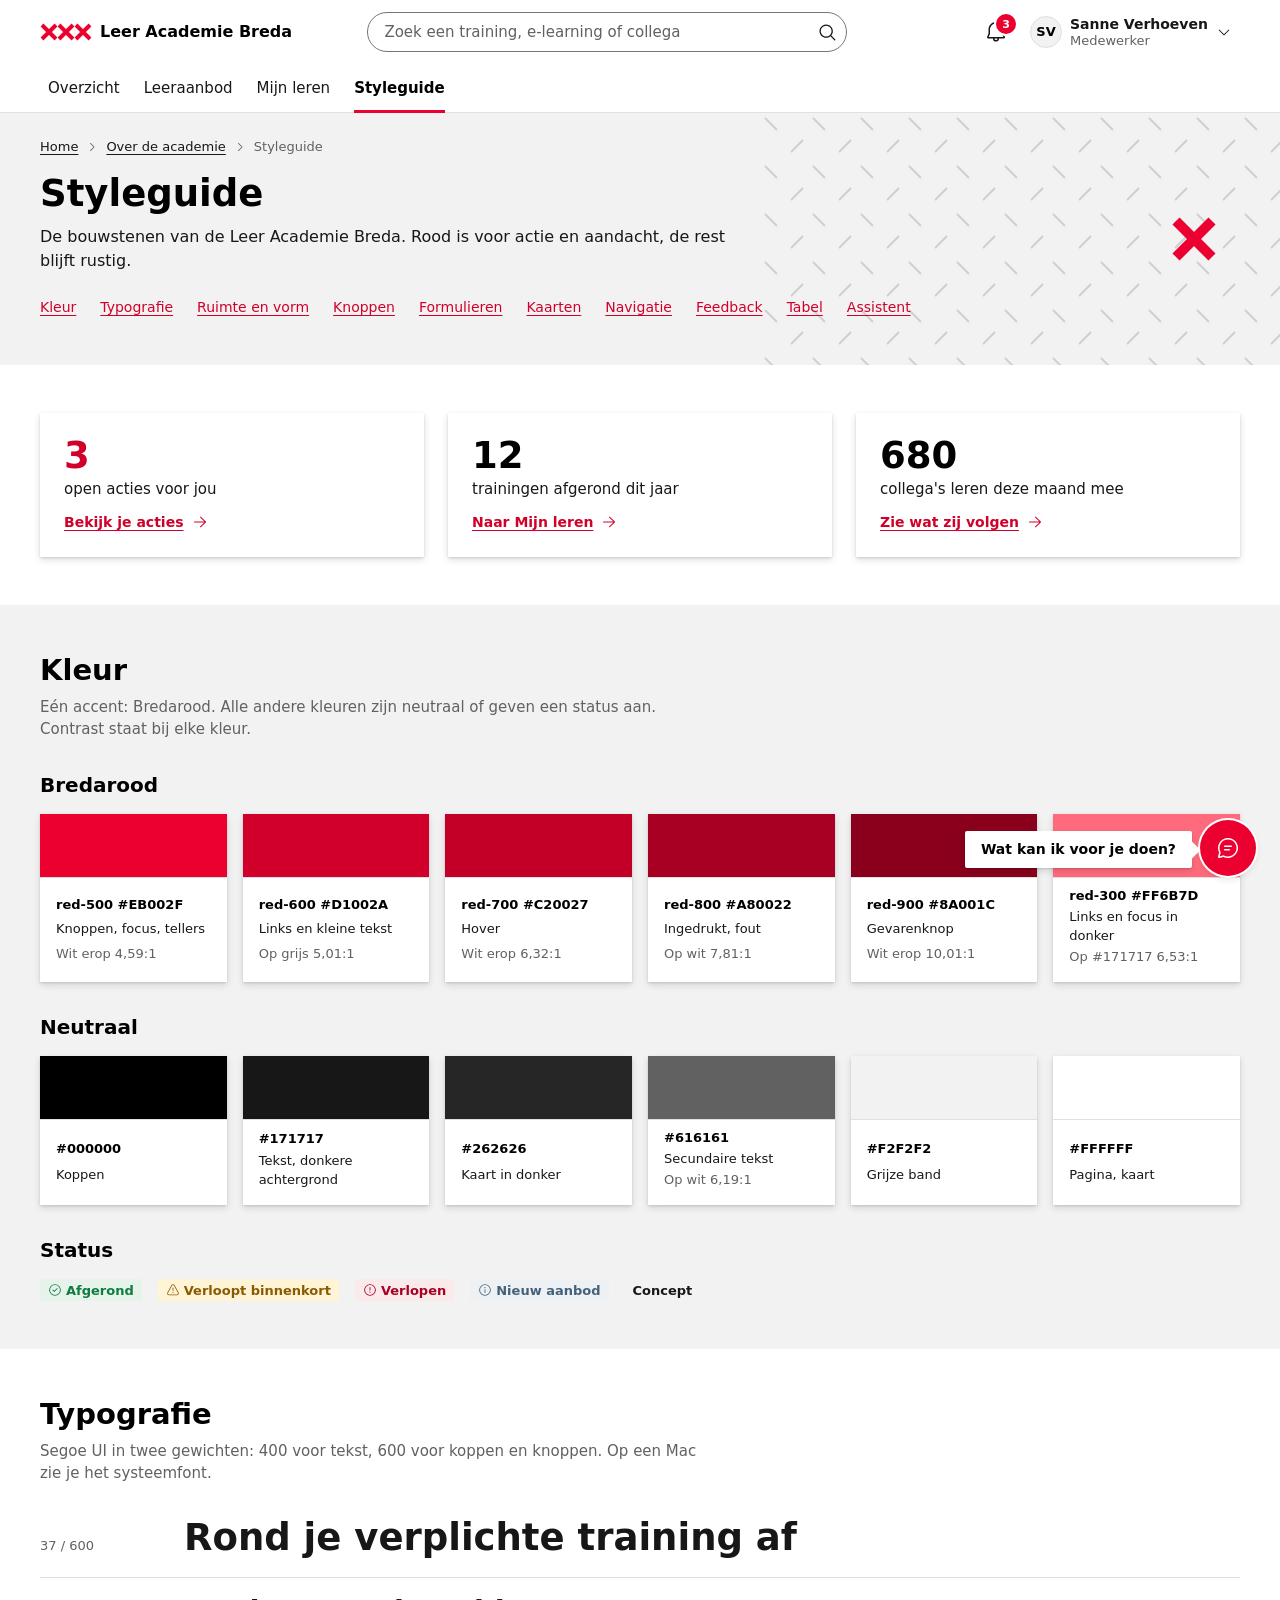
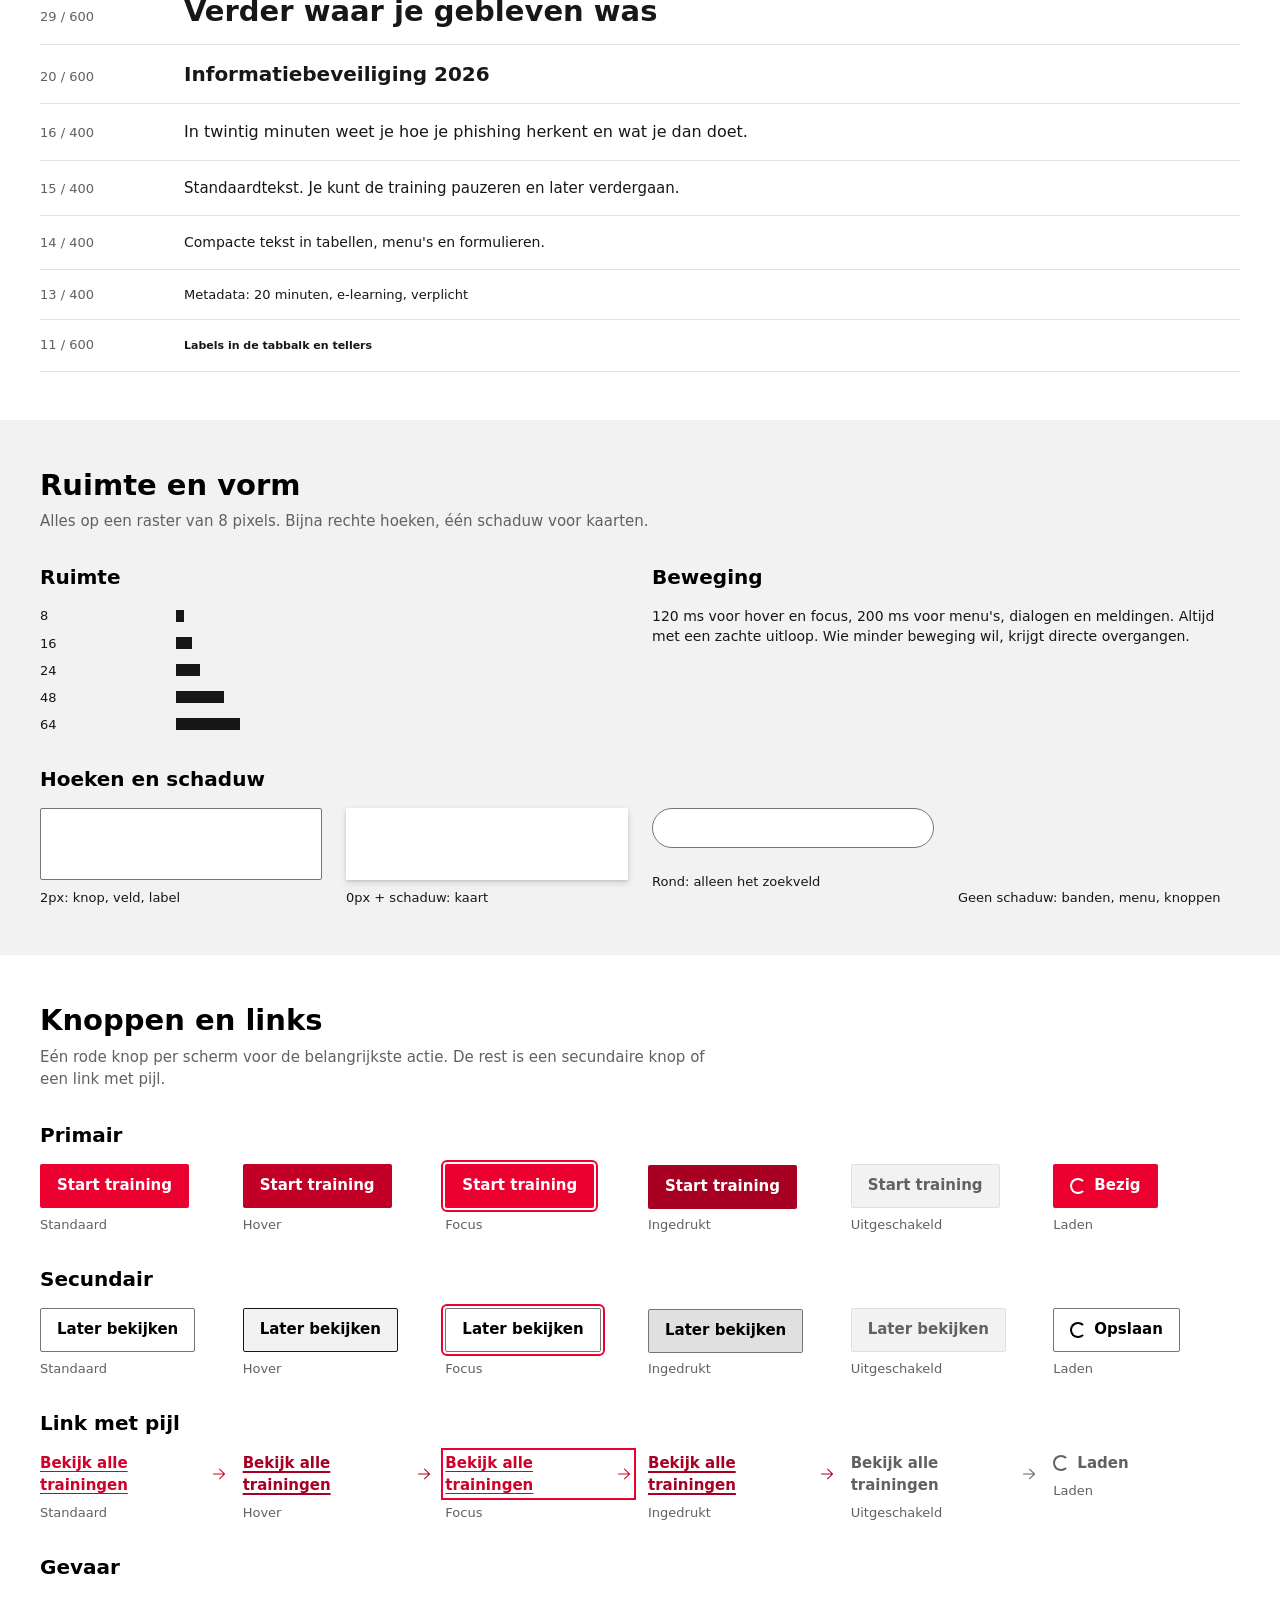
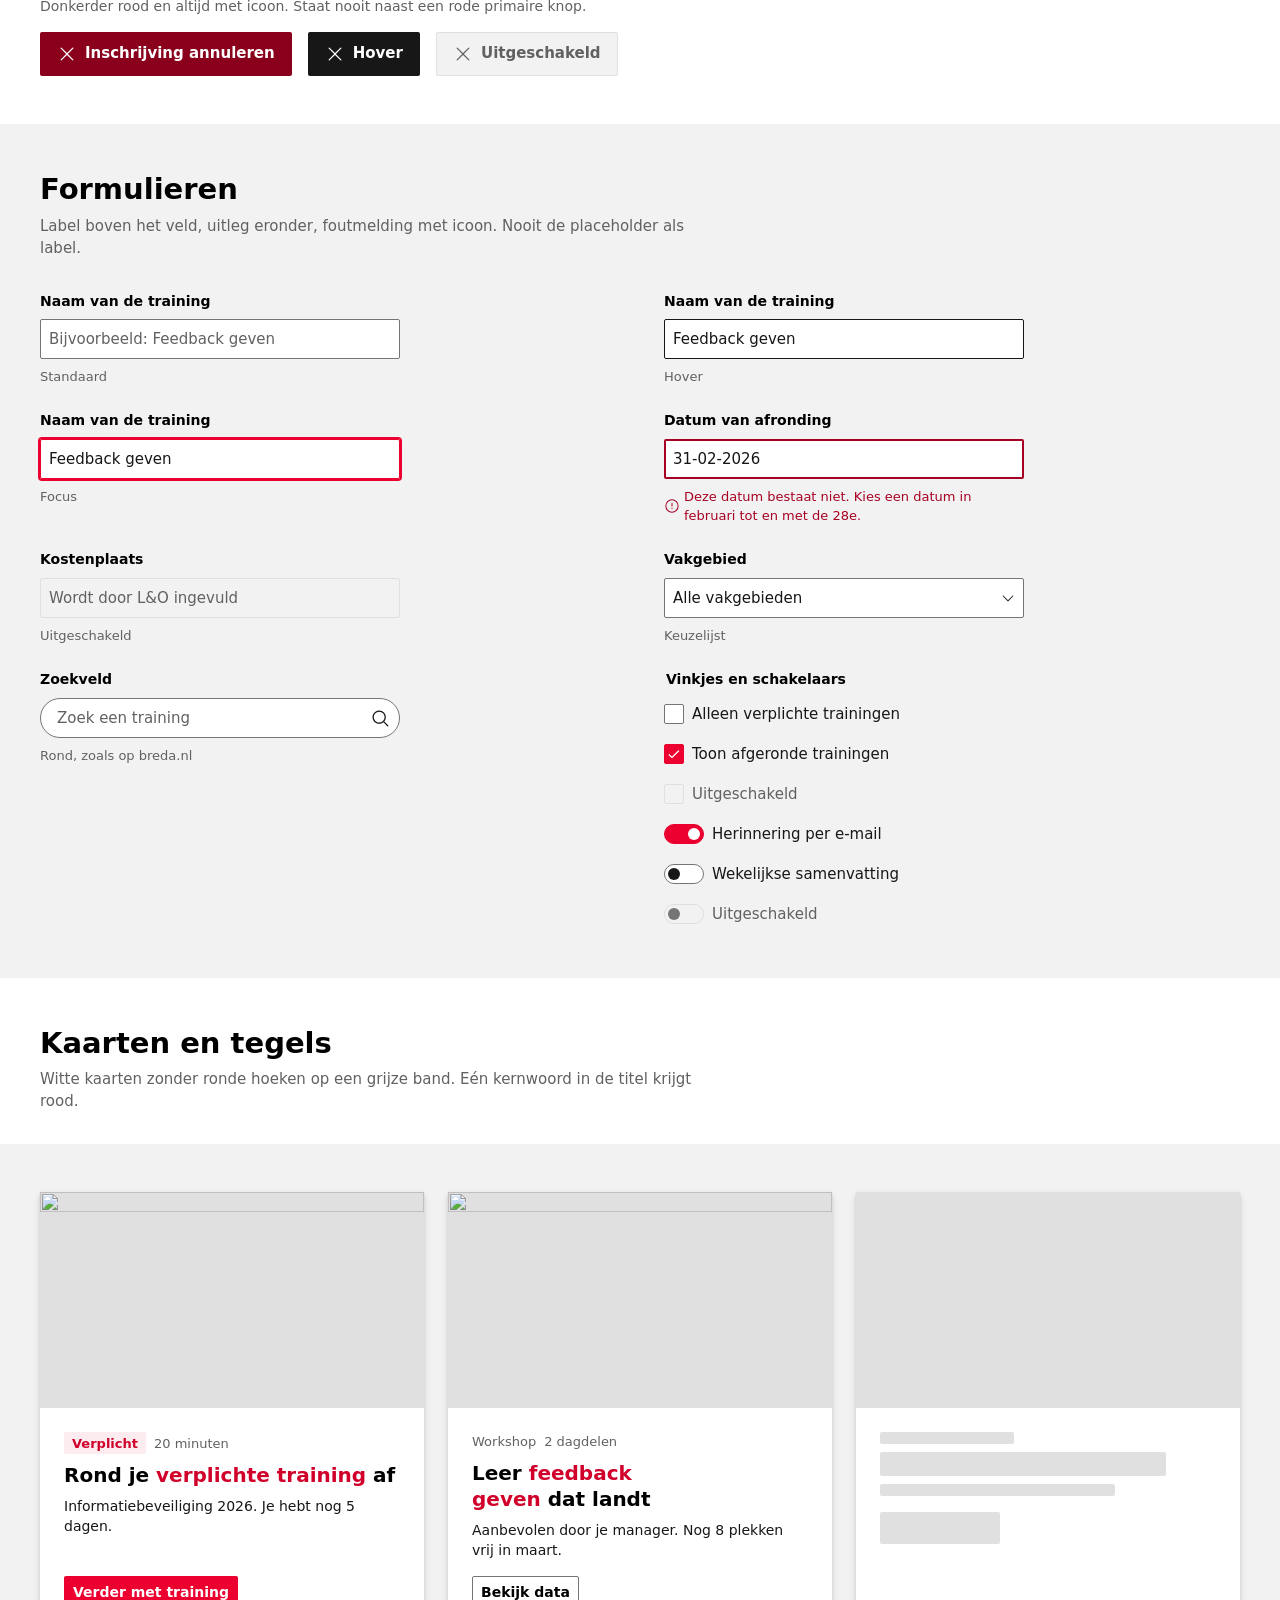
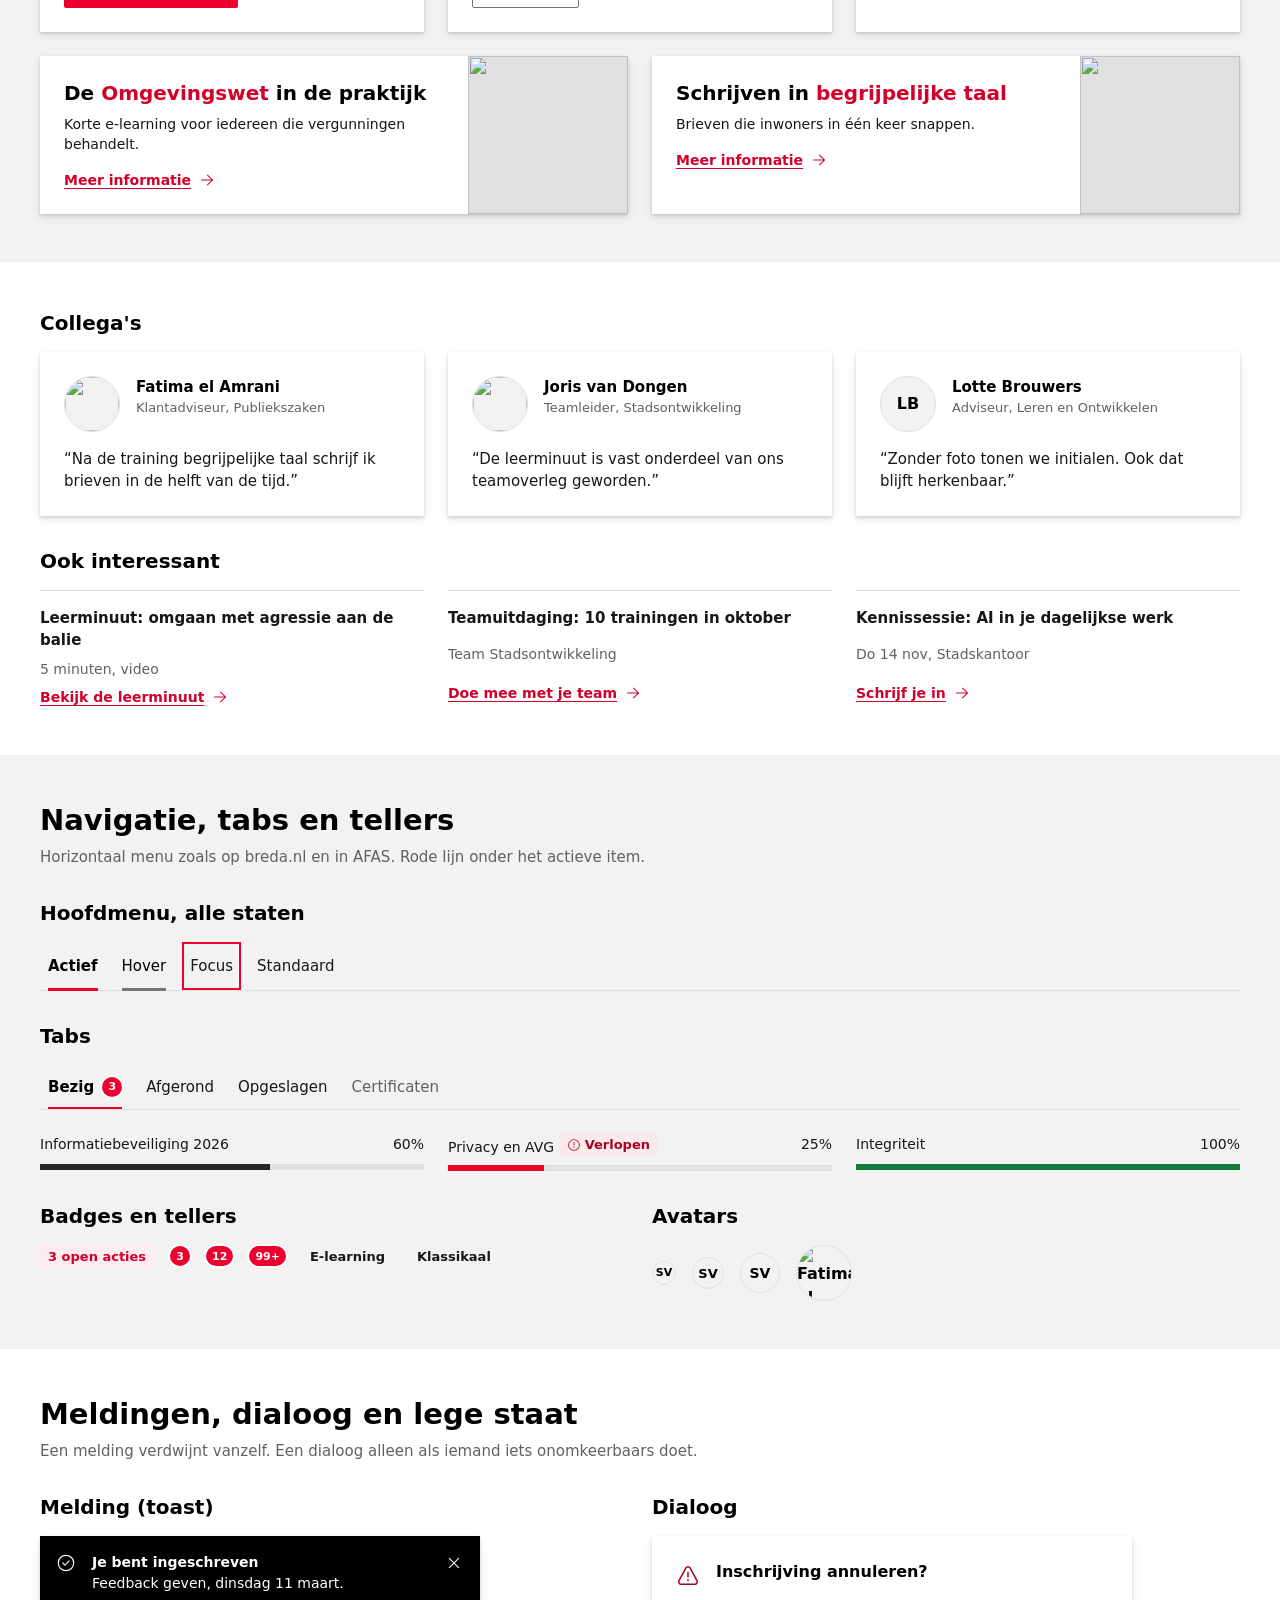
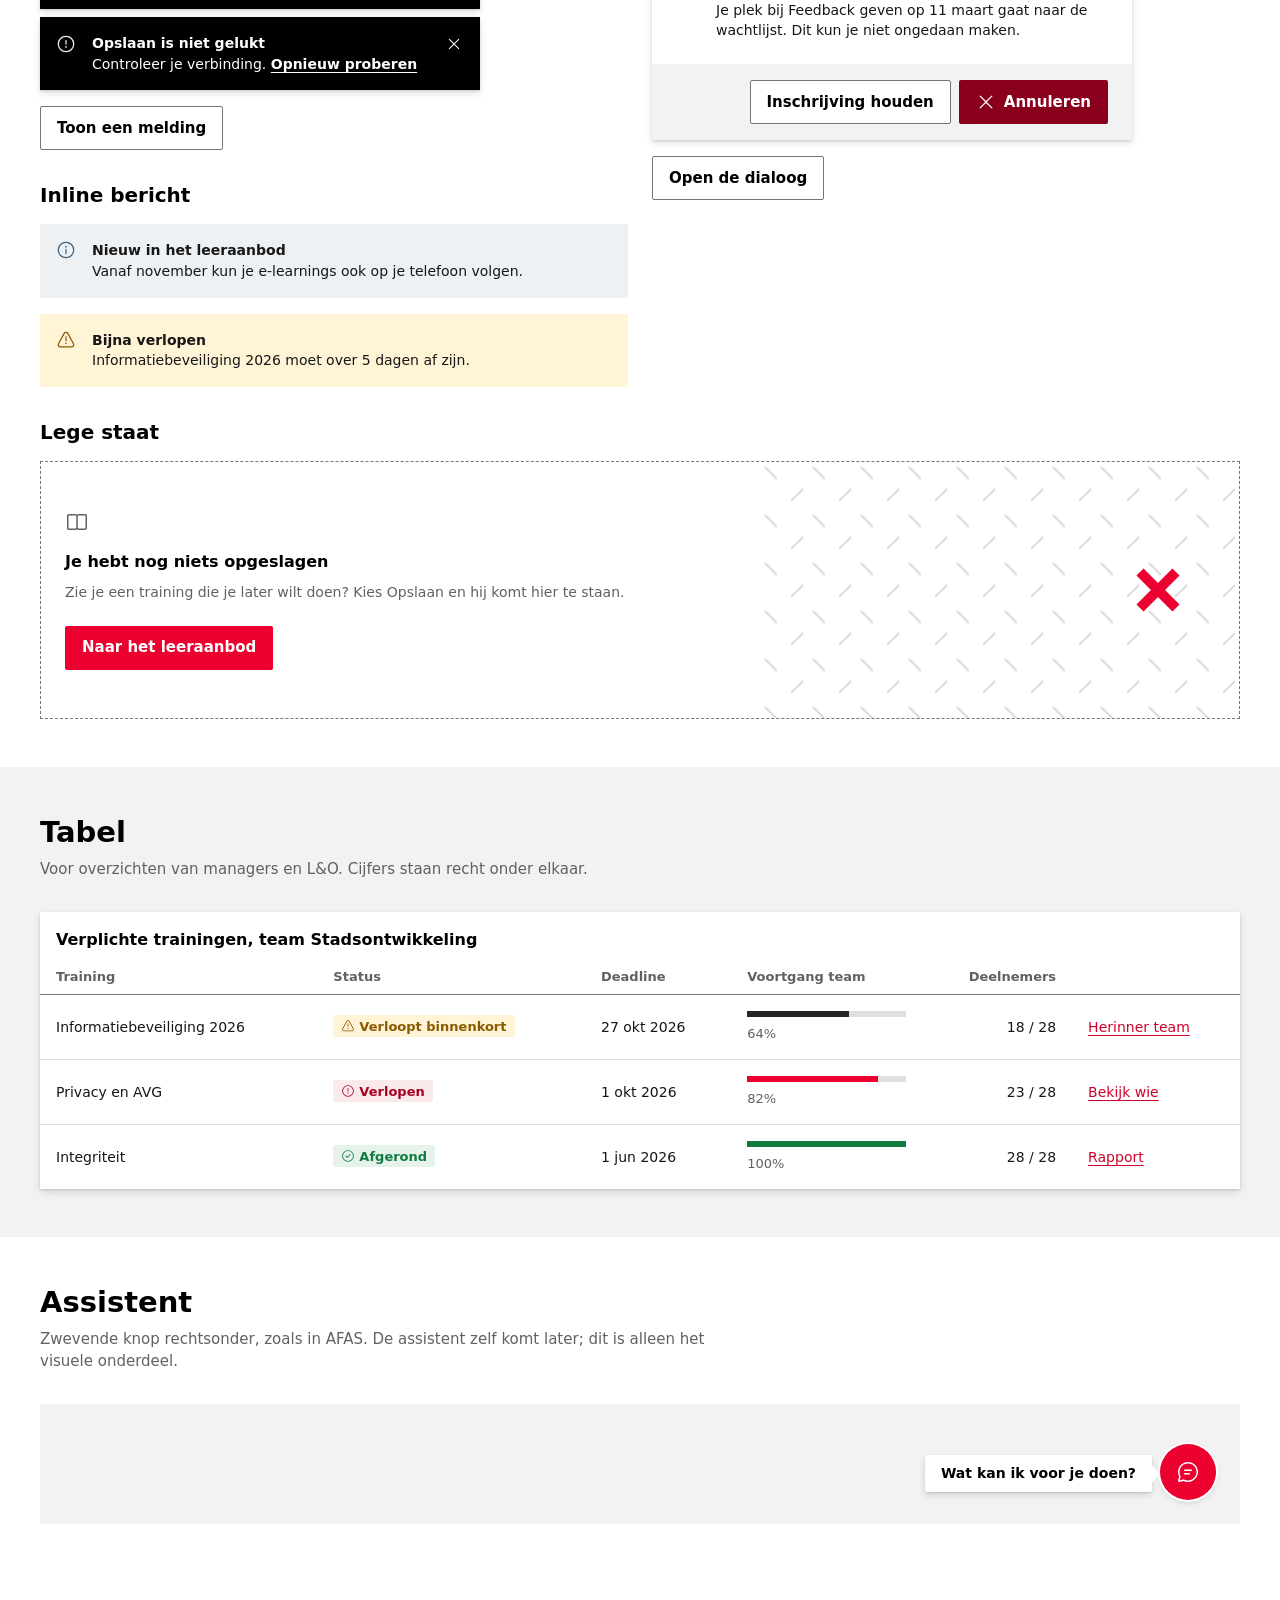
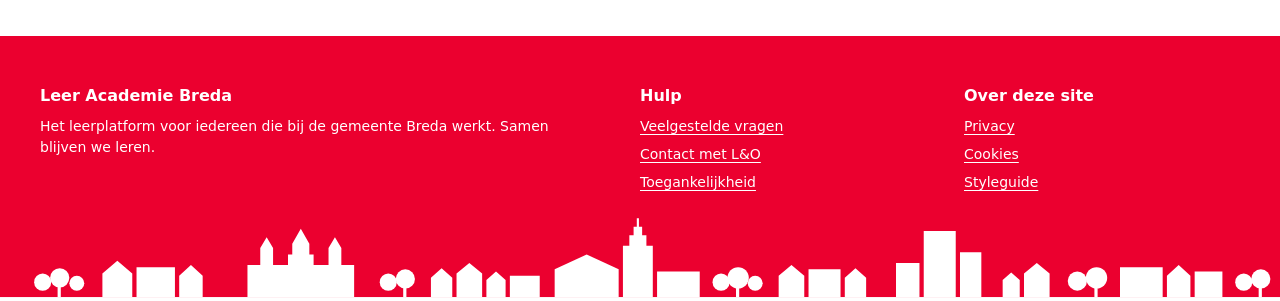
==== styleguide/index.html @ 62157f83 "Add visual foundation: tokens, app shell, components and styleguide - tokens.css: Breda red scale (#" ====
<!doctype html>
<html lang="nl">
<head>
<meta charset="utf-8">
<meta name="viewport" content="width=device-width, initial-scale=1, viewport-fit=cover">
<title>Styleguide | Leer Academie Breda</title>
<meta name="description" content="Tokens, app shell en kerncomponenten van de Leer Academie Breda.">
<meta name="color-scheme" content="light dark">
<link rel="stylesheet" href="../tokens.css">
<link rel="stylesheet" href="../components.css">
<style>
  /* Styleguide-only helpers. Tokens only, no raw colours. */
  .sg-section > .container > h2 { margin-bottom: var(--space-8); }
  .sg-intro { margin-bottom: var(--space-32); color: var(--color-text-muted); }
  .sg-sub { margin: var(--space-32) 0 var(--space-16); }
  .sg-intro + .sg-sub, .sg-pair > div > .sg-sub:first-child { margin-top: 0; }
  .sg-toc { margin-top: var(--space-24) !important; display: flex; flex-wrap: wrap; gap: var(--space-8) var(--space-24); margin: 0; padding: 0; list-style: none; font-size: var(--text-14); }
  .sg-row { display: flex; flex-wrap: wrap; align-items: center; gap: var(--space-16); }
  .sg-states { display: grid; grid-template-columns: repeat(6, minmax(0, 1fr)); gap: var(--space-16); }
  .sg-state { display: grid; gap: var(--space-8); justify-items: start; align-content: start; }
  .sg-state__label { font-size: var(--text-13); line-height: var(--leading-13); color: var(--color-text-muted); }
  .sg-swatches { display: grid; grid-template-columns: repeat(auto-fill, minmax(168px, 1fr)); gap: var(--space-16); }
  .swatch { display: grid; background: var(--color-surface); box-shadow: var(--shadow-card); font-size: var(--text-13); }
  .swatch__chip { height: 64px; border-bottom: 1px solid var(--color-border); }
  .swatch__meta { padding: var(--space-8) var(--space-16) var(--space-16); display: grid; gap: 2px; }
  .swatch__name { font-weight: var(--weight-semibold); color: var(--color-text-strong); }
  .sg-type { display: grid; gap: var(--space-16); }
  .sg-type__row { display: grid; grid-template-columns: 120px 1fr; gap: var(--space-24); align-items: baseline; padding-bottom: var(--space-16); border-bottom: 1px solid var(--color-border); }
  .sg-spacing { display: grid; gap: var(--space-8); }
  .sg-spacing__row { display: grid; grid-template-columns: 120px 1fr; align-items: center; gap: var(--space-16); font-size: var(--text-13); }
  .sg-spacing__bar { height: 12px; background: var(--color-text); }
  .sg-shapes { display: grid; grid-template-columns: repeat(4, minmax(0, 1fr)); gap: var(--space-24); }
  .sg-shape { display: grid; gap: var(--space-8); font-size: var(--text-13); }
  .sg-shape__box { height: 72px; border: 1px solid var(--color-border-strong); background: var(--color-surface); }
  .sg-form { align-items: start; display: grid; grid-template-columns: repeat(2, minmax(0, 1fr)); gap: var(--space-24) var(--space-48); }
  .sg-pair { display: grid; grid-template-columns: repeat(2, minmax(0, 1fr)); gap: var(--space-24); align-items: start; }
  .sg-toasts { display: grid; gap: var(--space-8); max-width: 440px; }
  .sg-bubble-demo { position: relative; display: flex; justify-content: flex-end; align-items: flex-end; gap: var(--space-8); padding: var(--space-24); background: var(--color-band); min-height: 120px; }
  .sg-bubble-demo .assistant__prompt { margin-bottom: var(--space-8); }
  .sg-nav-demo { border-bottom: 1px solid var(--color-border); }
  .sg-hov { color: var(--color-text-strong); }
  .sg-hov::after { background: var(--color-border-strong); }
  .sg-foc { outline: 2px solid var(--color-focus); outline-offset: -2px; }
  @media (max-width: 1023px) { .sg-states { grid-template-columns: repeat(3, minmax(0, 1fr)); } .sg-shapes { grid-template-columns: repeat(2, minmax(0, 1fr)); } }
  @media (max-width: 767px) {
    .sg-states { grid-template-columns: repeat(2, minmax(0, 1fr)); }
    .sg-form, .sg-pair { grid-template-columns: minmax(0, 1fr); }
    .sg-type__row, .sg-spacing__row { grid-template-columns: 72px 1fr; gap: var(--space-8); }
    .sg-type__sample { overflow-wrap: anywhere; }
  }
</style>
</head>
<body>
<svg xmlns="http://www.w3.org/2000/svg" style="display:none">
<symbol id="i-add" viewBox="0 0 24 24"><path d="M12 3.25c.41 0 .75.34.75.75v7.25H20a.75.75 0 0 1 0 1.5h-7.25V20a.75.75 0 0 1-1.5 0v-7.25H4a.75.75 0 0 1 0-1.5h7.25V4c0-.41.34-.75.75-.75"/></symbol>
<symbol id="i-alert" viewBox="0 0 24 24"><path d="M12 2a7.5 7.5 0 0 1 7.5 7.25v4.35l1.38 3.15a1.25 1.25 0 0 1-1.15 1.75H15a3 3 0 0 1-6 .18v-.18H4.27a1.25 1.25 0 0 1-1.14-1.75L4.5 13.6V9.5C4.5 5.35 7.85 2 12 2m1.5 16.5h-3a1.5 1.5 0 0 0 3 .15zM12 3.5c-3.32 0-6 2.67-6 6v4.4L4.66 17h14.7L18 13.9V9.29a6 6 0 0 0-6-5.78"/></symbol>
<symbol id="i-arrow-right" viewBox="0 0 24 24"><path d="M13.27 4.2a.75.75 0 0 0-1.04 1.1l6.25 5.95H3.75a.75.75 0 0 0 0 1.5h14.73l-6.25 5.95a.75.75 0 0 0 1.04 1.1l7.42-7.08a1 1 0 0 0 0-1.44z"/></symbol>
<symbol id="i-book-open" viewBox="0 0 24 24"><path d="M12 19.14c-.5.53-1.21.86-2 .86H3.75C2.78 20 2 19.22 2 18.25V5.75C2 4.78 2.78 4 3.75 4H10c.79 0 1.5.33 2 .86.5-.53 1.21-.86 2-.86h6.25c.97 0 1.75.78 1.75 1.75v12.5c0 .97-.78 1.75-1.75 1.75H14c-.79 0-1.5-.33-2-.86M3.5 5.75v12.5c0 .14.11.25.25.25H10c.69 0 1.25-.56 1.25-1.25V6.75c0-.69-.56-1.25-1.25-1.25H3.75a.25.25 0 0 0-.25.25m9.25 11.5c0 .69.56 1.25 1.25 1.25h6.25q.23-.02.25-.25V5.75a.25.25 0 0 0-.25-.25H14c-.69 0-1.25.56-1.25 1.25z"/></symbol>
<symbol id="i-building" viewBox="0 0 24 24"><path d="M6.25 3.5a.75.75 0 0 0-.75.75V20.5h2v-2.75c0-.69.56-1.25 1.25-1.25h6.5c.69 0 1.25.56 1.25 1.25v2.75h2v-8.75a.75.75 0 0 0-.75-.75h-2a.75.75 0 0 1-.75-.75v-6a.75.75 0 0 0-.75-.75zM9 18v2.5h2.25V18zm3.75 0v2.5H15V18zm6.5 4H4.75a.75.75 0 0 1-.75-.75v-17C4 3.01 5 2 6.25 2h8c1.24 0 2.25 1 2.25 2.25V9.5h1.25c1.24 0 2.25 1 2.25 2.25v9.5c0 .41-.34.75-.75.75M7.5 6.5a1 1 0 1 1 2 0 1 1 0 0 1-2 0m1 6a1 1 0 1 0 0 2 1 1 0 0 0 0-2m0-3.5a1 1 0 1 0 0 2 1 1 0 0 0 0-2M12 5.5a1 1 0 1 0 0 2 1 1 0 0 0 0-2m0 7a1 1 0 1 0 0 2 1 1 0 0 0 0-2m3.5 0a1 1 0 1 0 0 2 1 1 0 0 0 0-2M12 9a1 1 0 1 0 0 2 1 1 0 0 0 0-2"/></symbol>
<symbol id="i-calendar" viewBox="0 0 24 24"><path d="M17.75 3C19.55 3 21 4.46 21 6.25v11.5c0 1.8-1.46 3.25-3.25 3.25H6.25A3.25 3.25 0 0 1 3 17.75V6.25C3 4.45 4.46 3 6.25 3zm1.75 5.5h-15v9.25c0 .97.78 1.75 1.75 1.75h11.5c.97 0 1.75-.78 1.75-1.75zm-11.75 6a1.25 1.25 0 1 1 0 2.5 1.25 1.25 0 0 1 0-2.5m4.25 0a1.25 1.25 0 1 1 0 2.5 1.25 1.25 0 0 1 0-2.5m-4.25-4a1.25 1.25 0 1 1 0 2.5 1.25 1.25 0 0 1 0-2.5m4.25 0a1.25 1.25 0 1 1 0 2.5 1.25 1.25 0 0 1 0-2.5m4.25 0a1.25 1.25 0 1 1 0 2.5 1.25 1.25 0 0 1 0-2.5m1.5-6H6.25c-.97 0-1.75.78-1.75 1.75V7h15v-.75c0-.97-.78-1.75-1.75-1.75"/></symbol>
<symbol id="i-chat" viewBox="0 0 24 24"><path d="M12 2a10 10 0 1 1-4.59 18.89L3.6 21.96a1.25 1.25 0 0 1-1.54-1.54l1.06-3.83A10 10 0 0 1 12 2m0 1.5a8.5 8.5 0 0 0-7.43 12.64l.15.27-1.1 3.98 3.98-1.11.27.15A8.5 8.5 0 1 0 12 3.5M8.75 13h4.5a.75.75 0 0 1 .1 1.5h-4.6a.75.75 0 0 1-.1-1.5zh4.5zm0-3.5h6.5a.75.75 0 0 1 .1 1.5h-6.6a.75.75 0 0 1-.1-1.5zh6.5z"/></symbol>
<symbol id="i-checkmark" viewBox="0 0 24 24"><path d="M4.53 12.97a.75.75 0 0 0-1.06 1.06l4.5 4.5c.3.3.77.3 1.06 0l11-11a.75.75 0 0 0-1.06-1.06L8.5 16.94z"/></symbol>
<symbol id="i-checkmark-circle" viewBox="0 0 24 24"><path d="M12 2a10 10 0 1 1 0 20 10 10 0 0 1 0-20m0 1.5a8.5 8.5 0 1 0 0 17 8.5 8.5 0 0 0 0-17m-1.25 9.94 4.47-4.47a.75.75 0 0 1 1.13.98l-.07.08-5 5a.75.75 0 0 1-.98.07l-.08-.07-2.5-2.5a.75.75 0 0 1 .98-1.13l.08.07zl4.47-4.47z"/></symbol>
<symbol id="i-chevron-down" viewBox="0 0 24 24"><path d="M4.22 8.47c.3-.3.77-.3 1.06 0L12 15.19l6.72-6.72a.75.75 0 1 1 1.06 1.06l-7.25 7.25c-.3.3-.77.3-1.06 0L4.22 9.53a.75.75 0 0 1 0-1.06"/></symbol>
<symbol id="i-chevron-left" viewBox="0 0 24 24"><path d="M15.53 4.22c.3.3.3.77 0 1.06L8.81 12l6.72 6.72a.75.75 0 1 1-1.06 1.06l-7.25-7.25a.75.75 0 0 1 0-1.06l7.25-7.25c.3-.3.77-.3 1.06 0"/></symbol>
<symbol id="i-chevron-right" viewBox="0 0 24 24"><path d="M8.47 4.22c-.3.3-.3.77 0 1.06L15.19 12l-6.72 6.72a.75.75 0 1 0 1.06 1.06l7.25-7.25c.3-.3.3-.77 0-1.06L9.53 4.22a.75.75 0 0 0-1.06 0"/></symbol>
<symbol id="i-clock" viewBox="0 0 24 24"><path d="M3.5 12a8.5 8.5 0 1 1 17 0 8.5 8.5 0 0 1-17 0M12 2a10 10 0 1 0 0 20 10 10 0 0 0 0-20m0 4.65a.75.75 0 0 0-1.5.1v6.1c.06.37.37.65.75.65h4.1a.75.75 0 0 0-.1-1.5H12V6.65"/></symbol>
<symbol id="i-dismiss" viewBox="0 0 24 24"><path d="m4.4 4.55.07-.08a.75.75 0 0 1 .98-.07l.08.07L12 10.94l6.47-6.47a.75.75 0 1 1 1.06 1.06L13.06 12l6.47 6.47c.27.27.3.68.07.98l-.07.08a.75.75 0 0 1-.98.07l-.08-.07L12 13.06l-6.47 6.47a.75.75 0 0 1-1.06-1.06L10.94 12 4.47 5.53a.75.75 0 0 1-.07-.98l.07-.08z"/></symbol>
<symbol id="i-error-circle" viewBox="0 0 24 24"><path d="M12 2a10 10 0 1 1 0 20 10 10 0 0 1 0-20m0 1.5a8.5 8.5 0 1 0 0 17 8.5 8.5 0 0 0 0-17m0 11a1 1 0 1 1 0 2 1 1 0 0 1 0-2M12 7c.37 0 .69.28.74.65v4.6a.75.75 0 0 1-1.48.1l-.01-.1v-4.5c0-.41.33-.75.74-.75"/></symbol>
<symbol id="i-filter" viewBox="0 0 24 24"><path d="M13.5 16a.75.75 0 0 1 0 1.5h-3a.75.75 0 0 1 0-1.5zm3-5a.75.75 0 0 1 0 1.5h-9a.75.75 0 0 1 0-1.5zm3-5a.75.75 0 0 1 0 1.5h-15a.75.75 0 0 1 0-1.5z"/></symbol>
<symbol id="i-hat-graduation" viewBox="0 0 24 24"><path d="M9.9 3.7a3.9 3.9 0 0 1 4.2 0l8.05 5.17a.75.75 0 0 1 .01 1.26L19 12.19v5.56q0 .25-.15.45l-.01.02-.11.13q-.11.14-.32.33c-.28.27-.7.62-1.25.96A9.7 9.7 0 0 1 12 21a9.7 9.7 0 0 1-5.16-1.36 7 7 0 0 1-1.69-1.44 1 1 0 0 1-.15-.45V12.2l-2-1.3v5.36a.75.75 0 1 1-1.5 0V9.5q.02-.42.36-.64zm4.22 11.68a3.9 3.9 0 0 1-4.24 0l-3.38-2.2v4.29l.13.13q.31.32 1 .76A8 8 0 0 0 12 19.5a8 8 0 0 0 4.37-1.14 6 6 0 0 0 1.13-.89v-4.3zm-.84-10.42c-.78-.5-1.78-.5-2.56 0L3.63 9.51l7.07 4.62c.79.51 1.81.51 2.6 0l7.07-4.62z"/></symbol>
<symbol id="i-home" viewBox="0 0 24 24"><path d="M10.55 2.53c.84-.7 2.06-.7 2.9 0l6.75 5.7c.5.42.8 1.05.8 1.71v9.31c0 .97-.78 1.75-1.75 1.75h-3.5c-.97 0-1.75-.78-1.75-1.75v-5a.25.25 0 0 0-.25-.25h-3.5a.25.25 0 0 0-.25.25v5c0 .97-.78 1.75-1.75 1.75h-3.5C3.78 21 3 20.22 3 19.25v-9.3c0-.67.3-1.3.8-1.73zm1.93 1.15a.75.75 0 0 0-.96 0l-6.75 5.7a.8.8 0 0 0-.27.56v9.31c0 .14.11.25.25.25h3.5q.23-.01.25-.25v-5c0-.97.78-1.75 1.75-1.75h3.5c.97 0 1.75.78 1.75 1.75v5q.02.23.25.25h3.5q.23-.01.25-.25v-9.3q0-.36-.27-.58z"/></symbol>
<symbol id="i-info" viewBox="0 0 24 24"><path d="M12 2a10 10 0 1 1 0 20 10 10 0 0 1 0-20m0 1.5a8.5 8.5 0 1 0 0 17 8.5 8.5 0 0 0 0-17m0 7c.41 0 .75.34.75.75v5a.75.75 0 0 1-1.5 0v-5c0-.41.34-.75.75-.75M12 9a1 1 0 1 0 0-2 1 1 0 0 0 0 2"/></symbol>
<symbol id="i-more-horizontal" viewBox="0 0 24 24"><path d="M7.75 12a1.75 1.75 0 1 1-3.5 0 1.75 1.75 0 0 1 3.5 0m6 0a1.75 1.75 0 1 1-3.5 0 1.75 1.75 0 0 1 3.5 0M18 13.75a1.75 1.75 0 1 0 0-3.5 1.75 1.75 0 0 0 0 3.5"/></symbol>
<symbol id="i-navigation" viewBox="0 0 24 24"><path d="M2.75 18h18.5a.75.75 0 0 1 .1 1.5H2.75a.75.75 0 0 1-.1-1.5zh18.5zm0-6.5h18.5a.75.75 0 0 1 .1 1.5H2.75a.75.75 0 0 1-.1-1.5zh18.5zm0-6.5h18.5a.75.75 0 0 1 .1 1.5H2.75a.75.75 0 0 1-.1-1.49zh18.5z"/></symbol>
<symbol id="i-open" viewBox="0 0 24 24"><path d="M6.25 4.5c-.97 0-1.75.78-1.75 1.75v11.5c0 .97.78 1.75 1.75 1.75h11.5c.97 0 1.75-.78 1.75-1.75v-4a.75.75 0 0 1 1.5 0v4c0 1.8-1.46 3.25-3.25 3.25H6.25A3.25 3.25 0 0 1 3 17.75V6.25C3 4.45 4.46 3 6.25 3h4a.75.75 0 0 1 0 1.5zM13 3.75c0-.41.34-.75.75-.75h6.5c.41 0 .75.34.75.75v6.5a.75.75 0 0 1-1.5 0V5.56l-5.22 5.22a.75.75 0 0 1-1.06-1.06l5.22-5.22h-4.69a.75.75 0 0 1-.75-.75"/></symbol>
<symbol id="i-people" viewBox="0 0 24 24"><path d="M5.5 8a2.5 2.5 0 1 1 5 0 2.5 2.5 0 0 1-5 0M8 4a4 4 0 1 0 0 8 4 4 0 0 0 0-8m7.5 5a1.5 1.5 0 1 1 3 0 1.5 1.5 0 0 1-3 0M17 6a3 3 0 1 0 0 6 3 3 0 0 0 0-6m-2.75 13.04q1.04.44 2.75.46c2.28 0 3.59-.7 4.3-1.56a3 3 0 0 0 .7-1.73v-.03c0-1.2-.97-2.18-2.18-2.18H14.1q.6.63.81 1.5h4.91a.7.7 0 0 1 .68.7l-.04.18q-.05.25-.32.6C19.8 17.42 18.97 18 17 18c-.98 0-1.67-.15-2.17-.34q-.14.62-.58 1.38M4.25 14C3.01 14 2 15 2 16.25v.28l.01.2q.02.21.1.53c.09.42.29.98.68 1.55C3.61 19.97 5.17 21 8 21s4.39-1.03 5.2-2.2a4.5 4.5 0 0 0 .8-2.27v-.28c0-1.24-1-2.25-2.25-2.25zm-.75 2.5v-.25c0-.41.34-.75.75-.75h7.5c.41 0 .75.34.75.75v.34l-.06.33c-.07.28-.2.65-.46 1.02-.5.71-1.56 1.56-3.98 1.56s-3.49-.85-3.98-1.56a3 3 0 0 1-.52-1.43"/></symbol>
<symbol id="i-people-team" viewBox="0 0 24 24"><path d="M14.75 10c.97 0 1.75.78 1.75 1.75v4.75a4.5 4.5 0 0 1-9 0v-4.75c0-.97.79-1.75 1.75-1.75zm0 1.5h-5.5a.25.25 0 0 0-.25.25v4.75a3 3 0 0 0 6 0v-4.75a.25.25 0 0 0-.25-.25m-11-1.5h3.38q-.53.63-.62 1.5H3.75a.25.25 0 0 0-.25.25V15a2.5 2.5 0 0 0 3.08 2.43q.13.76.45 1.43Q6.55 19 6 19a4 4 0 0 1-4-4v-3.25c0-.97.78-1.75 1.75-1.75m13.12 0h3.38c.97 0 1.75.78 1.75 1.75V15a4 4 0 0 1-5.03 3.87q.32-.68.46-1.44.27.07.57.07a2.5 2.5 0 0 0 2.5-2.5v-3.25a.25.25 0 0 0-.25-.25h-2.76a2.7 2.7 0 0 0-.62-1.5M12 3a3 3 0 1 1 0 6 3 3 0 0 1 0-6m6.5 1a2.5 2.5 0 1 1 0 5 2.5 2.5 0 0 1 0-5m-13 0a2.5 2.5 0 1 1 0 5 2.5 2.5 0 0 1 0-5m6.5.5a1.5 1.5 0 1 0 0 3 1.5 1.5 0 0 0 0-3m6.5 1a1 1 0 1 0 0 2 1 1 0 0 0 0-2m-13 0a1 1 0 1 0 0 2 1 1 0 0 0 0-2"/></symbol>
<symbol id="i-person" viewBox="0 0 24 24"><path d="M17.75 14C19 14 20 15 20 16.25v.57c0 .9-.32 1.76-.9 2.44Q16.74 22.01 12 22q-4.74.01-7.1-2.74a3.8 3.8 0 0 1-.9-2.43v-.58C4 15 5.01 14 6.25 14zm0 1.5H6.25a.75.75 0 0 0-.75.75v.58c0 .53.2 1.05.54 1.46C7.3 19.76 9.26 20.5 12 20.5q4.09 0 5.96-2.21c.35-.41.54-.93.54-1.47v-.57a.75.75 0 0 0-.75-.75M12 2a5 5 0 1 1 0 10 5 5 0 0 1 0-10m0 1.5a3.5 3.5 0 1 0 0 7 3.5 3.5 0 0 0 0-7"/></symbol>
<symbol id="i-search" viewBox="0 0 24 24"><path d="M16.1 17.16a8 8 0 1 1 1.06-1.06l4.62 4.62a.75.75 0 1 1-1.06 1.06zM17.5 11a6.5 6.5 0 1 0-13 0 6.5 6.5 0 0 0 13 0"/></symbol>
<symbol id="i-sign-out" viewBox="0 0 24 24"><path d="M8.5 11.5a1 1 0 1 1 0 2 1 1 0 0 1 0-2M12 4.35V11h7.44l-1.72-1.72a.75.75 0 0 1-.07-.98l.07-.08a.75.75 0 0 1 .98-.07l.08.07 3 3c.26.26.29.68.07.97l-.07.09-3 3a.75.75 0 0 1-1.13-.97l.07-.09 1.71-1.72H12v6.75c0 .47-.42.82-.88.74l-8.5-1.5a.75.75 0 0 1-.62-.74v-12c0-.37.27-.68.63-.74l8.5-1.4c.46-.07.87.28.87.74m-1.5.89-7 1.15v10.73l7 1.24zM13 18.5h.87a.75.75 0 0 0 .65-.75l-.01-4.25H13zm0-8.5V5h.75c.37 0 .69.28.74.65v.1L14.5 10z"/></symbol>
<symbol id="i-warning" viewBox="0 0 24 24"><path d="M9.14 3.7a3.25 3.25 0 0 1 5.72 0l6.74 12.5a3.25 3.25 0 0 1-2.86 4.8H5.25a3.25 3.25 0 0 1-2.86-4.8zm4.4.72a1.75 1.75 0 0 0-3.08 0L3.7 16.92a1.75 1.75 0 0 0 1.54 2.58h13.5a1.75 1.75 0 0 0 1.53-2.58zM12 15a1 1 0 1 1 0 2 1 1 0 0 1 0-2m0-7.5c.41 0 .75.34.75.75v4.5a.75.75 0 0 1-1.5 0v-4.5c0-.41.34-.75.75-.75"/></symbol>
<symbol id="i-weather-moon" viewBox="0 0 24 24"><path d="M20.03 17a10 10 0 0 1-16.9.68.75.75 0 0 1 .36-1.13c3.77-1.35 5.79-2.91 6.96-5.15 1.23-2.35 1.55-4.93.69-8.46A.75.75 0 0 1 11.9 2 10 10 0 0 1 20.03 17m-8.25-4.9c-1.25 2.39-3.31 4.1-6.82 5.5a8.5 8.5 0 0 0 13.77-1.35 8.5 8.5 0 0 0-5.9-12.63c.64 3.39.22 6.05-1.05 8.48"/></symbol>
<symbol id="i-weather-sunny" viewBox="0 0 24 24"><path d="M12 2c.41 0 .75.34.75.75v1.5a.75.75 0 0 1-1.5 0v-1.5c0-.41.34-.75.75-.75m0 15a5 5 0 1 0 0-10 5 5 0 0 0 0 10m0-1.5a3.5 3.5 0 1 1 0-7 3.5 3.5 0 0 1 0 7m9.25-2.75a.75.75 0 0 0 0-1.5h-1.5a.75.75 0 0 0 0 1.5zM12 19c.41 0 .75.34.75.75v1.5a.75.75 0 0 1-1.5 0v-1.5c0-.41.34-.75.75-.75m-7.75-6.25a.75.75 0 0 0 0-1.5h-1.5a.75.75 0 0 0 0 1.5zm-.03-8.53c.3-.3.77-.3 1.06 0l1.5 1.5a.75.75 0 0 1-1.06 1.06l-1.5-1.5a.75.75 0 0 1 0-1.06m1.06 15.56a.75.75 0 1 1-1.06-1.06l1.5-1.5a.75.75 0 1 1 1.06 1.06zm14.5-15.56a.75.75 0 0 0-1.06 0l-1.5 1.5a.75.75 0 0 0 1.06 1.06l1.5-1.5c.3-.3.3-.77 0-1.06m-1.06 15.56a.75.75 0 1 0 1.06-1.06l-1.5-1.5a.75.75 0 1 0-1.06 1.06z"/></symbol>
</svg>
<a class="skip-link" href="#main">Naar de inhoud</a>

<header class="app-header">
  <div class="container topbar">
    <a class="wordmark" href="./" aria-label="Leer Academie Breda, naar de startpagina">
      <svg class="wordmark__marks" viewBox="0 0 52 18" aria-hidden="true"><g stroke="currentColor" stroke-width="4"><path d="M2 2l14 14M16 2L2 16"/><path d="M19 2l14 14M33 2L19 16"/><path d="M36 2l14 14M50 2L36 16"/></g></svg>
      <span class="wordmark__text">Leer Academie Breda</span>
    </a>

    <form class="topbar__search search" role="search" action="#" onsubmit="return false">
      <label class="visually-hidden" for="q">Zoek in het leeraanbod</label>
      <input class="search__input" id="q" type="search" placeholder="Zoek een training, e-learning of collega" autocomplete="off">
      <button class="search__btn" type="submit" aria-label="Zoeken"><svg class="icon" aria-hidden="true"><use href="#i-search"/></svg></button>
    </form>

    <div class="topbar__actions">
      <button class="icon-btn topbar__search-toggle" type="button" aria-label="Zoeken" aria-expanded="false"><svg class="icon icon--24" aria-hidden="true"><use href="#i-search"/></svg></button>

      <div class="menu-anchor">
        <button class="icon-btn" type="button" data-menu-trigger aria-controls="menu-notifications" aria-expanded="false" aria-label="Meldingen, 3 ongelezen">
          <svg class="icon icon--24" aria-hidden="true"><use href="#i-alert"/></svg>
          <span class="count" aria-hidden="true">3</span>
        </button>
        <div class="menu" id="menu-notifications" hidden>
          <div class="menu__section"><h2 class="text-16">Meldingen</h2></div>
          <div class="notification"><strong class="text-14">Informatiebeveiliging 2026 verloopt over 5 dagen</strong><span class="text-13 muted">Verplichte training</span></div>
          <div class="notification"><strong class="text-14">Je manager heeft "Feedback geven" aanbevolen</strong><span class="text-13 muted">Gisteren</span></div>
          <div class="notification"><strong class="text-14">Nieuwe leerminuut voor team Stadsontwikkeling</strong><span class="text-13 muted">Maandag</span></div>
          <div class="menu__section"><a class="link-arrow text-14" href="#">Alle meldingen<svg class="icon icon--16" aria-hidden="true"><use href="#i-arrow-right"/></svg></a></div>
        </div>
      </div>

      <div class="menu-anchor">
        <button class="profile-btn" type="button" data-menu-trigger aria-controls="menu-profile" aria-expanded="false">
          <span class="avatar avatar--32" aria-hidden="true">SV</span>
          <span class="profile-btn__text"><span class="profile-btn__name">Sanne Verhoeven</span><span class="profile-btn__role" data-role-label>Medewerker</span></span>
          <svg class="icon icon--16" aria-hidden="true"><use href="#i-chevron-down"/></svg>
          <span class="visually-hidden">Profielmenu</span>
        </button>
        <div class="menu" id="menu-profile" hidden>
          <div class="menu__section">
            <fieldset style="border:0;margin:0;padding:0">
              <legend class="menu__label">Bekijk de academie als</legend>
              <div class="segmented">
                <input type="radio" name="role" id="role-m" value="medewerker" checked><label for="role-m">Medewerker</label>
                <input type="radio" name="role" id="role-t" value="manager"><label for="role-t">Manager</label>
                <input type="radio" name="role" id="role-l" value="lo"><label for="role-l">L&amp;O</label>
              </div>
            </fieldset>
          </div>
          <div class="menu__section">
            <label class="switch"><input type="checkbox" role="switch" data-theme-toggle> Donker thema</label>
          </div>
          <div class="menu__section" style="padding-inline:0">
            <a class="menu__item" href="#"><svg class="icon" aria-hidden="true"><use href="#i-person"/></svg>Mijn profiel</a>
            <a class="menu__item" href="#"><svg class="icon" aria-hidden="true"><use href="#i-sign-out"/></svg>Uitloggen</a>
          </div>
        </div>
      </div>
    </div>
  </div>

  <nav class="mainnav container" aria-label="Hoofdmenu">
    <ul class="mainnav__list">
      <li><a class="mainnav__link" href="#">Overzicht</a></li>
      <li><a class="mainnav__link" href="#">Leeraanbod</a></li>
      <li><a class="mainnav__link" href="#">Mijn leren</a></li>
      <li data-roles="manager lo"><a class="mainnav__link" href="#">Team</a></li>
      <li data-roles="lo"><a class="mainnav__link" href="#">Beheer</a></li>
      <li><a class="mainnav__link" href="./" aria-current="page">Styleguide</a></li>
    </ul>
  </nav>
</header>

<main id="main">
  <section class="page-header">
    <div class="verbinding" aria-hidden="true">
      <svg class="verbinding__cross" viewBox="0 0 24 24"><path d="M3 3l18 18M21 3L3 21" stroke="currentColor" stroke-width="5"/></svg>
    </div>
    <div class="container page-header__inner">
      <nav class="breadcrumb" aria-label="Kruimelpad">
        <ol>
          <li><a href="#">Home</a></li>
          <li><a href="#">Over de academie</a></li>
          <li><span aria-current="page">Styleguide</span></li>
        </ol>
      </nav>
      <h1 class="page-header__title">Styleguide</h1>
      <p class="page-header__lead">De bouwstenen van de Leer Academie Breda. Rood is voor actie en aandacht, de rest blijft rustig.</p>
      <ul class="sg-toc page-header__actions" aria-label="Op deze pagina">
        <li><a href="#kleur">Kleur</a></li>
        <li><a href="#typografie">Typografie</a></li>
        <li><a href="#ruimte">Ruimte en vorm</a></li>
        <li><a href="#knoppen">Knoppen</a></li>
        <li><a href="#formulieren">Formulieren</a></li>
        <li><a href="#kaarten">Kaarten</a></li>
        <li><a href="#navigatie">Navigatie</a></li>
        <li><a href="#feedback">Feedback</a></li>
        <li><a href="#tabel">Tabel</a></li>
        <li><a href="#assistent">Assistent</a></li>
      </ul>
    </div>
  </section>

  <!-- Overview strip: stats + key tiles, shows the AFAS density in context -->
  <section class="band" aria-labelledby="h-voorbeeld">
    <div class="container">
      <h2 id="h-voorbeeld" class="visually-hidden">Voorbeeld</h2>
      <div class="stats">
        <div class="stat card">
          <span class="stat__value stat__value--attention">3</span>
          <span class="stat__label">open acties voor jou</span>
          <a class="link-arrow stat__link" href="#">Bekijk je acties<svg class="icon icon--16" aria-hidden="true"><use href="#i-arrow-right"/></svg></a>
        </div>
        <div class="stat card">
          <span class="stat__value">12</span>
          <span class="stat__label">trainingen afgerond dit jaar</span>
          <a class="link-arrow stat__link" href="#">Naar Mijn leren<svg class="icon icon--16" aria-hidden="true"><use href="#i-arrow-right"/></svg></a>
        </div>
        <div class="stat card">
          <span class="stat__value">680</span>
          <span class="stat__label">collega's leren deze maand mee</span>
          <a class="link-arrow stat__link" href="#">Zie wat zij volgen<svg class="icon icon--16" aria-hidden="true"><use href="#i-arrow-right"/></svg></a>
        </div>
      </div>
    </div>
  </section>

  <!-- KLEUR -->
  <section class="band band--grey sg-section" id="kleur" aria-labelledby="h-kleur">
    <div class="container">
      <h2 id="h-kleur">Kleur</h2>
      <p class="sg-intro">Eén accent: Bredarood. Alle andere kleuren zijn neutraal of geven een status aan. Contrast staat bij elke kleur.</p>

      <h3 class="sg-sub">Bredarood</h3>
      <div class="sg-swatches">
        <div class="swatch"><div class="swatch__chip" style="background:var(--red-500)"></div><div class="swatch__meta"><span class="swatch__name">red-500 #EB002F</span><span>Knoppen, focus, tellers</span><span class="muted">Wit erop 4,59:1</span></div></div>
        <div class="swatch"><div class="swatch__chip" style="background:var(--red-600)"></div><div class="swatch__meta"><span class="swatch__name">red-600 #D1002A</span><span>Links en kleine tekst</span><span class="muted">Op grijs 5,01:1</span></div></div>
        <div class="swatch"><div class="swatch__chip" style="background:var(--red-700)"></div><div class="swatch__meta"><span class="swatch__name">red-700 #C20027</span><span>Hover</span><span class="muted">Wit erop 6,32:1</span></div></div>
        <div class="swatch"><div class="swatch__chip" style="background:var(--red-800)"></div><div class="swatch__meta"><span class="swatch__name">red-800 #A80022</span><span>Ingedrukt, fout</span><span class="muted">Op wit 7,81:1</span></div></div>
        <div class="swatch"><div class="swatch__chip" style="background:var(--red-900)"></div><div class="swatch__meta"><span class="swatch__name">red-900 #8A001C</span><span>Gevarenknop</span><span class="muted">Wit erop 10,01:1</span></div></div>
        <div class="swatch"><div class="swatch__chip" style="background:var(--red-300)"></div><div class="swatch__meta"><span class="swatch__name">red-300 #FF6B7D</span><span>Links en focus in donker</span><span class="muted">Op #171717 6,53:1</span></div></div>
      </div>

      <h3 class="sg-sub">Neutraal</h3>
      <div class="sg-swatches">
        <div class="swatch"><div class="swatch__chip" style="background:var(--neutral-1000)"></div><div class="swatch__meta"><span class="swatch__name">#000000</span><span>Koppen</span></div></div>
        <div class="swatch"><div class="swatch__chip" style="background:var(--neutral-900)"></div><div class="swatch__meta"><span class="swatch__name">#171717</span><span>Tekst, donkere achtergrond</span></div></div>
        <div class="swatch"><div class="swatch__chip" style="background:var(--neutral-800)"></div><div class="swatch__meta"><span class="swatch__name">#262626</span><span>Kaart in donker</span></div></div>
        <div class="swatch"><div class="swatch__chip" style="background:var(--neutral-500)"></div><div class="swatch__meta"><span class="swatch__name">#616161</span><span>Secundaire tekst</span><span class="muted">Op wit 6,19:1</span></div></div>
        <div class="swatch"><div class="swatch__chip" style="background:var(--neutral-50)"></div><div class="swatch__meta"><span class="swatch__name">#F2F2F2</span><span>Grijze band</span></div></div>
        <div class="swatch"><div class="swatch__chip" style="background:var(--neutral-0)"></div><div class="swatch__meta"><span class="swatch__name">#FFFFFF</span><span>Pagina, kaart</span></div></div>
      </div>

      <h3 class="sg-sub">Status</h3>
      <div class="sg-row">
        <span class="badge badge--success"><svg class="icon" aria-hidden="true"><use href="#i-checkmark-circle"/></svg>Afgerond</span>
        <span class="badge badge--warning"><svg class="icon" aria-hidden="true"><use href="#i-warning"/></svg>Verloopt binnenkort</span>
        <span class="badge badge--danger"><svg class="icon" aria-hidden="true"><use href="#i-error-circle"/></svg>Verlopen</span>
        <span class="badge badge--info"><svg class="icon" aria-hidden="true"><use href="#i-info"/></svg>Nieuw aanbod</span>
        <span class="badge">Concept</span>
      </div>
    </div>
  </section>

  <!-- TYPOGRAFIE -->
  <section class="band sg-section" id="typografie" aria-labelledby="h-type">
    <div class="container">
      <h2 id="h-type">Typografie</h2>
      <p class="sg-intro">Segoe UI in twee gewichten: 400 voor tekst, 600 voor koppen en knoppen. Op een Mac zie je het systeemfont.</p>
      <div class="sg-type">
        <div class="sg-type__row"><span class="text-13 muted">37 / 600</span><span class="sg-type__sample" style="font-size:var(--text-37);line-height:var(--leading-37);font-weight:600">Rond je verplichte training af</span></div>
        <div class="sg-type__row"><span class="text-13 muted">29 / 600</span><span class="sg-type__sample" style="font-size:var(--text-29);line-height:var(--leading-29);font-weight:600">Verder waar je gebleven was</span></div>
        <div class="sg-type__row"><span class="text-13 muted">20 / 600</span><span class="sg-type__sample" style="font-size:var(--text-20);line-height:var(--leading-20);font-weight:600">Informatiebeveiliging 2026</span></div>
        <div class="sg-type__row"><span class="text-13 muted">16 / 400</span><span class="sg-type__sample text-16">In twintig minuten weet je hoe je phishing herkent en wat je dan doet.</span></div>
        <div class="sg-type__row"><span class="text-13 muted">15 / 400</span><span class="sg-type__sample">Standaardtekst. Je kunt de training pauzeren en later verdergaan.</span></div>
        <div class="sg-type__row"><span class="text-13 muted">14 / 400</span><span class="sg-type__sample text-14">Compacte tekst in tabellen, menu's en formulieren.</span></div>
        <div class="sg-type__row"><span class="text-13 muted">13 / 400</span><span class="sg-type__sample text-13">Metadata: 20 minuten, e-learning, verplicht</span></div>
        <div class="sg-type__row"><span class="text-13 muted">11 / 600</span><span class="sg-type__sample" style="font-size:var(--text-11);font-weight:600">Labels in de tabbalk en tellers</span></div>
      </div>
    </div>
  </section>

  <!-- RUIMTE EN VORM -->
  <section class="band band--grey sg-section" id="ruimte" aria-labelledby="h-ruimte">
    <div class="container">
      <h2 id="h-ruimte">Ruimte en vorm</h2>
      <p class="sg-intro">Alles op een raster van 8 pixels. Bijna rechte hoeken, één schaduw voor kaarten.</p>
      <div class="sg-pair">
        <div>
          <h3 class="sg-sub">Ruimte</h3>
          <div class="sg-spacing">
            <div class="sg-spacing__row"><span>8</span><span class="sg-spacing__bar" style="width:8px"></span></div>
            <div class="sg-spacing__row"><span>16</span><span class="sg-spacing__bar" style="width:16px"></span></div>
            <div class="sg-spacing__row"><span>24</span><span class="sg-spacing__bar" style="width:24px"></span></div>
            <div class="sg-spacing__row"><span>48</span><span class="sg-spacing__bar" style="width:48px"></span></div>
            <div class="sg-spacing__row"><span>64</span><span class="sg-spacing__bar" style="width:64px"></span></div>
          </div>
        </div>
        <div>
          <h3 class="sg-sub">Beweging</h3>
          <p class="text-14">120 ms voor hover en focus, 200 ms voor menu's, dialogen en meldingen. Altijd met een zachte uitloop. Wie minder beweging wil, krijgt directe overgangen.</p>
        </div>
      </div>
      <h3 class="sg-sub">Hoeken en schaduw</h3>
      <div class="sg-shapes">
        <div class="sg-shape"><div class="sg-shape__box" style="border-radius:var(--radius-control)"></div><span>2px: knop, veld, label</span></div>
        <div class="sg-shape"><div class="sg-shape__box" style="border-radius:0;border:0;box-shadow:var(--shadow-card)"></div><span>0px + schaduw: kaart</span></div>
        <div class="sg-shape"><div class="sg-shape__box" style="border-radius:var(--radius-search);height:40px"></div><span>Rond: alleen het zoekveld</span></div>
        <div class="sg-shape"><div class="sg-shape__box" style="border-radius:0;background:var(--color-band);border:0"></div><span>Geen schaduw: banden, menu, knoppen</span></div>
      </div>
    </div>
  </section>

  <!-- KNOPPEN -->
  <section class="band sg-section" id="knoppen" aria-labelledby="h-knoppen">
    <div class="container">
      <h2 id="h-knoppen">Knoppen en links</h2>
      <p class="sg-intro">Eén rode knop per scherm voor de belangrijkste actie. De rest is een secundaire knop of een link met pijl.</p>

      <h3 class="sg-sub">Primair</h3>
      <div class="sg-states">
        <div class="sg-state"><button class="btn btn--primary" type="button">Start training</button><span class="sg-state__label">Standaard</span></div>
        <div class="sg-state"><button class="btn btn--primary is-hover" type="button" tabindex="-1">Start training</button><span class="sg-state__label">Hover</span></div>
        <div class="sg-state"><button class="btn btn--primary is-focus" type="button" tabindex="-1">Start training</button><span class="sg-state__label">Focus</span></div>
        <div class="sg-state"><button class="btn btn--primary is-active" type="button" tabindex="-1">Start training</button><span class="sg-state__label">Ingedrukt</span></div>
        <div class="sg-state"><button class="btn btn--primary" type="button" disabled>Start training</button><span class="sg-state__label">Uitgeschakeld</span></div>
        <div class="sg-state"><button class="btn btn--primary" type="button" aria-busy="true" tabindex="-1"><span class="spinner" aria-hidden="true"></span>Bezig</button><span class="sg-state__label">Laden</span></div>
      </div>

      <h3 class="sg-sub">Secundair</h3>
      <div class="sg-states">
        <div class="sg-state"><button class="btn btn--secondary" type="button">Later bekijken</button><span class="sg-state__label">Standaard</span></div>
        <div class="sg-state"><button class="btn btn--secondary is-hover" type="button" tabindex="-1">Later bekijken</button><span class="sg-state__label">Hover</span></div>
        <div class="sg-state"><button class="btn btn--secondary is-focus" type="button" tabindex="-1">Later bekijken</button><span class="sg-state__label">Focus</span></div>
        <div class="sg-state"><button class="btn btn--secondary is-active" type="button" tabindex="-1">Later bekijken</button><span class="sg-state__label">Ingedrukt</span></div>
        <div class="sg-state"><button class="btn btn--secondary" type="button" disabled>Later bekijken</button><span class="sg-state__label">Uitgeschakeld</span></div>
        <div class="sg-state"><button class="btn btn--secondary" type="button" aria-busy="true" tabindex="-1"><span class="spinner" aria-hidden="true"></span>Opslaan</button><span class="sg-state__label">Laden</span></div>
      </div>

      <h3 class="sg-sub">Link met pijl</h3>
      <div class="sg-states">
        <div class="sg-state"><a class="link-arrow" href="#">Bekijk alle trainingen<svg class="icon icon--16" aria-hidden="true"><use href="#i-arrow-right"/></svg></a><span class="sg-state__label">Standaard</span></div>
        <div class="sg-state"><a class="link-arrow is-hover" href="#" tabindex="-1">Bekijk alle trainingen<svg class="icon icon--16" aria-hidden="true"><use href="#i-arrow-right"/></svg></a><span class="sg-state__label">Hover</span></div>
        <div class="sg-state"><a class="link-arrow is-focus" href="#" tabindex="-1">Bekijk alle trainingen<svg class="icon icon--16" aria-hidden="true"><use href="#i-arrow-right"/></svg></a><span class="sg-state__label">Focus</span></div>
        <div class="sg-state"><a class="link-arrow is-active" href="#" tabindex="-1">Bekijk alle trainingen<svg class="icon icon--16" aria-hidden="true"><use href="#i-arrow-right"/></svg></a><span class="sg-state__label">Ingedrukt</span></div>
        <div class="sg-state"><a class="link-arrow" aria-disabled="true">Bekijk alle trainingen<svg class="icon icon--16" aria-hidden="true"><use href="#i-arrow-right"/></svg></a><span class="sg-state__label">Uitgeschakeld</span></div>
        <div class="sg-state"><span class="link-arrow muted" aria-busy="true"><span class="spinner" aria-hidden="true"></span>Laden</span><span class="sg-state__label">Laden</span></div>
      </div>

      <h3 class="sg-sub">Gevaar</h3>
      <p class="text-14 muted" style="margin-bottom:var(--space-16)">Donkerder rood en altijd met icoon. Staat nooit naast een rode primaire knop.</p>
      <div class="sg-row">
        <button class="btn btn--danger" type="button"><svg class="icon" aria-hidden="true"><use href="#i-dismiss"/></svg>Inschrijving annuleren</button>
        <button class="btn btn--danger is-hover" type="button" tabindex="-1"><svg class="icon" aria-hidden="true"><use href="#i-dismiss"/></svg>Hover</button>
        <button class="btn btn--danger" type="button" disabled><svg class="icon" aria-hidden="true"><use href="#i-dismiss"/></svg>Uitgeschakeld</button>
      </div>
    </div>
  </section>

  <!-- FORMULIEREN -->
  <section class="band band--grey sg-section" id="formulieren" aria-labelledby="h-form">
    <div class="container">
      <h2 id="h-form">Formulieren</h2>
      <p class="sg-intro">Label boven het veld, uitleg eronder, foutmelding met icoon. Nooit de placeholder als label.</p>
      <div class="sg-form">
        <div class="field">
          <label class="field__label" for="f1">Naam van de training</label>
          <input class="input" id="f1" type="text" placeholder="Bijvoorbeeld: Feedback geven">
          <span class="field__hint">Standaard</span>
        </div>
        <div class="field">
          <label class="field__label" for="f2">Naam van de training</label>
          <input class="input is-hover" id="f2" type="text" value="Feedback geven">
          <span class="field__hint">Hover</span>
        </div>
        <div class="field">
          <label class="field__label" for="f3">Naam van de training</label>
          <input class="input is-focus" id="f3" type="text" value="Feedback geven">
          <span class="field__hint">Focus</span>
        </div>
        <div class="field">
          <label class="field__label" for="f4">Datum van afronding</label>
          <input class="input" id="f4" type="text" value="31-02-2026" aria-invalid="true" aria-describedby="f4-err">
          <span class="field__error" id="f4-err"><svg class="icon icon--16" aria-hidden="true"><use href="#i-error-circle"/></svg>Deze datum bestaat niet. Kies een datum in februari tot en met de 28e.</span>
        </div>
        <div class="field">
          <label class="field__label" for="f5">Kostenplaats</label>
          <input class="input" id="f5" type="text" value="Wordt door L&amp;O ingevuld" disabled>
          <span class="field__hint">Uitgeschakeld</span>
        </div>
        <div class="field">
          <label class="field__label" for="f6">Vakgebied</label>
          <div class="select-wrap">
            <select class="select" id="f6">
              <option>Alle vakgebieden</option>
              <option>Dienstverlening</option>
              <option>Informatiebeveiliging</option>
              <option>Leidinggeven</option>
              <option>Stadsontwikkeling</option>
            </select>
          </div>
          <span class="field__hint">Keuzelijst</span>
        </div>
        <div class="field">
          <span class="field__label" id="zoek-label">Zoekveld</span>
          <div class="search">
            <input class="search__input" type="search" aria-labelledby="zoek-label" placeholder="Zoek een training">
            <button class="search__btn" type="button" aria-label="Zoeken"><svg class="icon" aria-hidden="true"><use href="#i-search"/></svg></button>
          </div>
          <span class="field__hint">Rond, zoals op breda.nl</span>
        </div>
        <fieldset class="field" style="border:0;margin:0;padding:0">
          <legend class="field__label" style="margin-bottom:var(--space-8)">Vinkjes en schakelaars</legend>
          <label class="check"><input type="checkbox"> Alleen verplichte trainingen</label>
          <label class="check"><input type="checkbox" checked> Toon afgeronde trainingen</label>
          <label class="check"><input type="checkbox" disabled> Uitgeschakeld</label>
          <label class="switch"><input type="checkbox" role="switch" checked> Herinnering per e-mail</label>
          <label class="switch"><input type="checkbox" role="switch"> Wekelijkse samenvatting</label>
          <label class="switch"><input type="checkbox" role="switch" disabled> Uitgeschakeld</label>
        </fieldset>
      </div>
    </div>
  </section>

  <!-- KAARTEN -->
  <section class="band sg-section" id="kaarten" aria-labelledby="h-kaarten">
    <div class="container">
      <h2 id="h-kaarten">Kaarten en tegels</h2>
      <p class="sg-intro">Witte kaarten zonder ronde hoeken op een grijze band. Eén kernwoord in de titel krijgt rood.</p>
    </div>
    <div class="band band--grey">
      <div class="container">
        <div class="grid grid--3">
          <article class="card tile">
            <img class="tile__img" src="https://picsum.photos/seed/breda-security-laptop/640/360" alt="" width="640" height="360" loading="lazy">
            <div class="tile__body">
              <div class="tile__meta"><span class="badge badge--action">Verplicht</span><span>20 minuten</span></div>
              <h3 class="tile__title">Rond je <em>verplichte training</em> af</h3>
              <p class="text-14">Informatiebeveiliging 2026. Je hebt nog 5 dagen.</p>
              <a class="btn btn--primary btn--small" href="#">Verder met training</a>
            </div>
          </article>
          <article class="card tile">
            <img class="tile__img" src="https://picsum.photos/seed/breda-team-meeting/640/360" alt="" width="640" height="360" loading="lazy">
            <div class="tile__body">
              <div class="tile__meta"><span>Workshop</span><span>2 dagdelen</span></div>
              <h3 class="tile__title">Leer <em>feedback geven</em> dat landt</h3>
              <p class="text-14">Aanbevolen door je manager. Nog 8 plekken vrij in maart.</p>
              <a class="btn btn--secondary btn--small" href="#">Bekijk data</a>
            </div>
          </article>
          <article class="card tile is-loading" aria-busy="true" aria-label="Training wordt geladen">
            <div class="tile__img"></div>
            <div class="tile__body" style="width:100%">
              <span class="skeleton skeleton--line" style="width:40%"></span>
              <span class="skeleton" style="height:24px;width:85%"></span>
              <span class="skeleton skeleton--line" style="width:70%"></span>
              <span class="skeleton" style="height:32px;width:120px;margin-top:var(--space-8)"></span>
            </div>
          </article>
        </div>

        <div class="grid grid--2" style="margin-top:var(--space-24)">
          <article class="card tile tile--row">
            <img class="tile__img" src="https://picsum.photos/seed/breda-city-walk/320/320" alt="" width="320" height="320" loading="lazy">
            <div class="tile__body">
              <h3 class="tile__title">De <em>Omgevingswet</em> in de praktijk</h3>
              <p class="text-14">Korte e-learning voor iedereen die vergunningen behandelt.</p>
              <a class="link-arrow text-14" href="#">Meer informatie<svg class="icon icon--16" aria-hidden="true"><use href="#i-arrow-right"/></svg></a>
            </div>
          </article>
          <article class="card tile tile--row">
            <img class="tile__img" src="https://picsum.photos/seed/breda-library-desk/320/320" alt="" width="320" height="320" loading="lazy">
            <div class="tile__body">
              <h3 class="tile__title">Schrijven in <em>begrijpelijke taal</em></h3>
              <p class="text-14">Brieven die inwoners in één keer snappen.</p>
              <a class="link-arrow text-14" href="#">Meer informatie<svg class="icon icon--16" aria-hidden="true"><use href="#i-arrow-right"/></svg></a>
            </div>
          </article>
        </div>
      </div>
    </div>

    <div class="container" style="margin-top:var(--space-48)">
      <h3 class="sg-sub">Collega's</h3>
      <div class="grid grid--3">
        <figure class="card colleague" style="margin:0">
          <span class="avatar avatar--56"><img src="https://randomuser.me/api/portraits/women/68.jpg" alt="" width="56" height="56" loading="lazy"></span>
          <figcaption><div class="colleague__name">Fatima el Amrani</div><div class="colleague__role">Klantadviseur, Publiekszaken</div></figcaption>
          <blockquote class="colleague__quote">“Na de training begrijpelijke taal schrijf ik brieven in de helft van de tijd.”</blockquote>
        </figure>
        <figure class="card colleague" style="margin:0">
          <span class="avatar avatar--56"><img src="https://randomuser.me/api/portraits/men/41.jpg" alt="" width="56" height="56" loading="lazy"></span>
          <figcaption><div class="colleague__name">Joris van Dongen</div><div class="colleague__role">Teamleider, Stadsontwikkeling</div></figcaption>
          <blockquote class="colleague__quote">“De leerminuut is vast onderdeel van ons teamoverleg geworden.”</blockquote>
        </figure>
        <figure class="card colleague" style="margin:0">
          <span class="avatar avatar--56" aria-hidden="true">LB</span>
          <figcaption><div class="colleague__name">Lotte Brouwers</div><div class="colleague__role">Adviseur, Leren en Ontwikkelen</div></figcaption>
          <blockquote class="colleague__quote">“Zonder foto tonen we initialen. Ook dat blijft herkenbaar.”</blockquote>
        </figure>
      </div>

      <h3 class="sg-sub">Ook interessant</h3>
      <div class="related">
        <ul class="related__list">
          <li class="related__item"><strong>Leerminuut: omgaan met agressie aan de balie</strong><span class="text-14 muted">5 minuten, video</span><a class="link-arrow text-14" href="#">Bekijk de leerminuut<svg class="icon icon--16" aria-hidden="true"><use href="#i-arrow-right"/></svg></a></li>
          <li class="related__item"><strong>Teamuitdaging: 10 trainingen in oktober</strong><span class="text-14 muted">Team Stadsontwikkeling</span><a class="link-arrow text-14" href="#">Doe mee met je team<svg class="icon icon--16" aria-hidden="true"><use href="#i-arrow-right"/></svg></a></li>
          <li class="related__item"><strong>Kennissessie: AI in je dagelijkse werk</strong><span class="text-14 muted">Do 14 nov, Stadskantoor</span><a class="link-arrow text-14" href="#">Schrijf je in<svg class="icon icon--16" aria-hidden="true"><use href="#i-arrow-right"/></svg></a></li>
        </ul>
      </div>
    </div>
  </section>

  <!-- NAVIGATIE -->
  <section class="band band--grey sg-section" id="navigatie" aria-labelledby="h-nav">
    <div class="container">
      <h2 id="h-nav">Navigatie, tabs en tellers</h2>
      <p class="sg-intro">Horizontaal menu zoals op breda.nl en in AFAS. Rode lijn onder het actieve item.</p>

      <h3 class="sg-sub">Hoofdmenu, alle staten</h3>
      <div class="sg-nav-demo" aria-hidden="true">
        <ul class="mainnav__list">
          <li><span class="mainnav__link" aria-current="page">Actief</span></li>
          <li><span class="mainnav__link sg-hov">Hover</span></li>
          <li><span class="mainnav__link sg-foc">Focus</span></li>
          <li><span class="mainnav__link">Standaard</span></li>
        </ul>
      </div>

      <h3 class="sg-sub">Tabs</h3>
      <div class="tabs" data-tabs>
        <div class="tabs__list" role="tablist" aria-label="Mijn leren">
          <button class="tabs__tab" role="tab" id="tab-1" aria-selected="true" aria-controls="panel-1">Bezig <span class="count">3</span></button>
          <button class="tabs__tab" role="tab" id="tab-2" aria-selected="false" aria-controls="panel-2" tabindex="-1">Afgerond</button>
          <button class="tabs__tab" role="tab" id="tab-3" aria-selected="false" aria-controls="panel-3" tabindex="-1">Opgeslagen</button>
          <button class="tabs__tab" role="tab" id="tab-4" aria-selected="false" tabindex="-1" disabled>Certificaten</button>
        </div>
        <div class="tabs__panel" role="tabpanel" id="panel-1" aria-labelledby="tab-1">
          <div class="grid grid--3">
            <div class="progress"><div class="progress__top"><span>Informatiebeveiliging 2026</span><span class="nums">60%</span></div><div class="progress__track" role="progressbar" aria-label="Informatiebeveiliging 2026" aria-valuenow="60" aria-valuemin="0" aria-valuemax="100"><div class="progress__bar" style="--value:60%"></div></div></div>
            <div class="progress progress--overdue"><div class="progress__top"><span>Privacy en AVG <span class="badge badge--danger"><svg class="icon" aria-hidden="true"><use href="#i-error-circle"/></svg>Verlopen</span></span><span class="nums">25%</span></div><div class="progress__track" role="progressbar" aria-label="Privacy en AVG, verlopen" aria-valuenow="25" aria-valuemin="0" aria-valuemax="100"><div class="progress__bar" style="--value:25%"></div></div></div>
            <div class="progress progress--done"><div class="progress__top"><span>Integriteit</span><span class="nums">100%</span></div><div class="progress__track" role="progressbar" aria-label="Integriteit" aria-valuenow="100" aria-valuemin="0" aria-valuemax="100"><div class="progress__bar" style="--value:100%"></div></div></div>
          </div>
        </div>
        <div class="tabs__panel" role="tabpanel" id="panel-2" aria-labelledby="tab-2" hidden><p>Je hebt dit jaar 12 trainingen afgerond.</p></div>
        <div class="tabs__panel" role="tabpanel" id="panel-3" aria-labelledby="tab-3" hidden><p>Je hebt 2 trainingen opgeslagen voor later.</p></div>
      </div>

      <div class="sg-pair" style="margin-top:var(--space-32)">
        <div>
          <h3 class="sg-sub">Badges en tellers</h3>
          <div class="sg-row">
            <span class="badge badge--action">3 open acties</span>
            <span class="count">3</span>
            <span class="count">12</span>
            <span class="count">99+</span>
            <span class="badge">E-learning</span>
            <span class="badge">Klassikaal</span>
          </div>
        </div>
        <div>
          <h3 class="sg-sub">Avatars</h3>
          <div class="sg-row">
            <span class="avatar avatar--24" aria-hidden="true">SV</span>
            <span class="avatar avatar--32" aria-hidden="true">SV</span>
            <span class="avatar" aria-hidden="true">SV</span>
            <span class="avatar avatar--56"><img src="https://randomuser.me/api/portraits/women/68.jpg" alt="Fatima el Amrani" width="56" height="56" loading="lazy"></span>
          </div>
        </div>
      </div>
    </div>
  </section>

  <!-- FEEDBACK -->
  <section class="band sg-section" id="feedback" aria-labelledby="h-feedback">
    <div class="container">
      <h2 id="h-feedback">Meldingen, dialoog en lege staat</h2>
      <p class="sg-intro">Een melding verdwijnt vanzelf. Een dialoog alleen als iemand iets onomkeerbaars doet.</p>

      <div class="sg-pair">
        <div>
          <h3 class="sg-sub">Melding (toast)</h3>
          <div class="sg-toasts">
            <div class="toast toast--success" role="presentation">
              <svg class="icon toast__icon" aria-hidden="true"><use href="#i-checkmark-circle"/></svg>
              <div><div class="toast__title">Je bent ingeschreven</div><div>Feedback geven, dinsdag 11 maart.</div></div>
              <button class="toast__close" type="button" aria-label="Sluiten"><svg class="icon icon--16" aria-hidden="true"><use href="#i-dismiss"/></svg></button>
            </div>
            <div class="toast toast--danger" role="presentation">
              <svg class="icon toast__icon" aria-hidden="true"><use href="#i-error-circle"/></svg>
              <div><div class="toast__title">Opslaan is niet gelukt</div><div>Controleer je verbinding. <a class="toast__action" href="#">Opnieuw proberen</a></div></div>
              <button class="toast__close" type="button" aria-label="Sluiten"><svg class="icon icon--16" aria-hidden="true"><use href="#i-dismiss"/></svg></button>
            </div>
          </div>
          <button class="btn btn--secondary" type="button" data-demo-toast style="margin-top:var(--space-16)">Toon een melding</button>

          <h3 class="sg-sub">Inline bericht</h3>
          <div class="stack">
            <div class="alert alert--info"><svg class="icon" aria-hidden="true"><use href="#i-info"/></svg><div><div class="alert__title">Nieuw in het leeraanbod</div><div>Vanaf november kun je e-learnings ook op je telefoon volgen.</div></div></div>
            <div class="alert alert--warning"><svg class="icon" aria-hidden="true"><use href="#i-warning"/></svg><div><div class="alert__title">Bijna verlopen</div><div>Informatiebeveiliging 2026 moet over 5 dagen af zijn.</div></div></div>
          </div>
        </div>

        <div>
          <h3 class="sg-sub">Dialoog</h3>
          <div class="dialog dialog--static" role="presentation">
            <div class="dialog__body">
              <div class="dialog__head"><svg class="icon icon--24" aria-hidden="true"><use href="#i-warning"/></svg><div class="stack"><h4>Inschrijving annuleren?</h4><p class="text-14">Je plek bij Feedback geven op 11 maart gaat naar de wachtlijst. Dit kun je niet ongedaan maken.</p></div></div>
            </div>
            <div class="dialog__footer">
              <button class="btn btn--secondary" type="button">Inschrijving houden</button>
              <button class="btn btn--danger" type="button"><svg class="icon" aria-hidden="true"><use href="#i-dismiss"/></svg>Annuleren</button>
            </div>
          </div>
          <button class="btn btn--secondary" type="button" data-demo-dialog style="margin-top:var(--space-16)">Open de dialoog</button>
        </div>
      </div>

      <h3 class="sg-sub">Lege staat</h3>
      <div class="empty">
        <div class="verbinding" aria-hidden="true"><svg class="verbinding__cross" viewBox="0 0 24 24"><path d="M3 3l18 18M21 3L3 21" stroke="currentColor" stroke-width="5"/></svg></div>
        <svg class="icon icon--24 empty__icon" aria-hidden="true"><use href="#i-book-open"/></svg>
        <h4>Je hebt nog niets opgeslagen</h4>
        <p class="text-14 muted">Zie je een training die je later wilt doen? Kies Opslaan en hij komt hier te staan.</p>
        <a class="btn btn--primary" href="#">Naar het leeraanbod</a>
      </div>
    </div>
  </section>

  <!-- TABEL -->
  <section class="band band--grey sg-section" id="tabel" aria-labelledby="h-tabel">
    <div class="container">
      <h2 id="h-tabel">Tabel</h2>
      <p class="sg-intro">Voor overzichten van managers en L&amp;O. Cijfers staan recht onder elkaar.</p>
      <div class="table-wrap" tabindex="0" role="region" aria-labelledby="tbl-cap">
        <table class="table">
          <caption id="tbl-cap">Verplichte trainingen, team Stadsontwikkeling</caption>
          <thead>
            <tr><th scope="col">Training</th><th scope="col">Status</th><th scope="col">Deadline</th><th scope="col">Voortgang team</th><th scope="col" class="table__num">Deelnemers</th><th scope="col"><span class="visually-hidden">Actie</span></th></tr>
          </thead>
          <tbody>
            <tr>
              <td>Informatiebeveiliging 2026</td>
              <td><span class="badge badge--warning"><svg class="icon" aria-hidden="true"><use href="#i-warning"/></svg>Verloopt binnenkort</span></td>
              <td>27 okt 2026</td>
              <td><div class="progress"><div class="progress__track" role="progressbar" aria-label="Voortgang informatiebeveiliging" aria-valuenow="64" aria-valuemin="0" aria-valuemax="100"><div class="progress__bar" style="--value:64%"></div></div><span class="text-13 muted">64%</span></div></td>
              <td class="table__num">18 / 28</td>
              <td><a href="#">Herinner team</a></td>
            </tr>
            <tr>
              <td>Privacy en AVG</td>
              <td><span class="badge badge--danger"><svg class="icon" aria-hidden="true"><use href="#i-error-circle"/></svg>Verlopen</span></td>
              <td>1 okt 2026</td>
              <td><div class="progress progress--overdue"><div class="progress__track" role="progressbar" aria-label="Voortgang privacy" aria-valuenow="82" aria-valuemin="0" aria-valuemax="100"><div class="progress__bar" style="--value:82%"></div></div><span class="text-13 muted">82%</span></div></td>
              <td class="table__num">23 / 28</td>
              <td><a href="#">Bekijk wie</a></td>
            </tr>
            <tr>
              <td>Integriteit</td>
              <td><span class="badge badge--success"><svg class="icon" aria-hidden="true"><use href="#i-checkmark-circle"/></svg>Afgerond</span></td>
              <td>1 jun 2026</td>
              <td><div class="progress progress--done"><div class="progress__track" role="progressbar" aria-label="Voortgang integriteit" aria-valuenow="100" aria-valuemin="0" aria-valuemax="100"><div class="progress__bar" style="--value:100%"></div></div><span class="text-13 muted">100%</span></div></td>
              <td class="table__num">28 / 28</td>
              <td><a href="#">Rapport</a></td>
            </tr>
          </tbody>
        </table>
      </div>
    </div>
  </section>

  <!-- ASSISTENT -->
  <section class="band sg-section" id="assistent" aria-labelledby="h-assistent">
    <div class="container">
      <h2 id="h-assistent">Assistent</h2>
      <p class="sg-intro">Zwevende knop rechtsonder, zoals in AFAS. De assistent zelf komt later; dit is alleen het visuele onderdeel.</p>
      <div class="sg-bubble-demo" aria-hidden="true">
        <span class="assistant__prompt">Wat kan ik voor je doen?</span>
        <span class="assistant__btn"><svg class="icon icon--24" aria-hidden="true"><use href="#i-chat"/></svg></span>
      </div>
    </div>
  </section>
</main>

<footer class="app-footer">
  <div class="container app-footer__grid">
    <div>
      <h2>Leer Academie Breda</h2>
      <p>Het leerplatform voor iedereen die bij de gemeente Breda werkt. Samen blijven we leren.</p>
    </div>
    <div>
      <h2>Hulp</h2>
      <ul class="text-14">
        <li><a href="#">Veelgestelde vragen</a></li>
        <li><a href="#">Contact met L&amp;O</a></li>
        <li><a href="#">Toegankelijkheid</a></li>
      </ul>
    </div>
    <div>
      <h2>Over deze site</h2>
      <ul class="text-14">
        <li><a href="#">Privacy</a></li>
        <li><a href="#">Cookies</a></li>
        <li><a href="./">Styleguide</a></li>
      </ul>
    </div>
  </div>
  <!-- Simple Breda skyline: trees, houses, the castle, the Grote Kerk, the station tower -->
  <svg class="skyline" viewBox="0 0 1200 80" preserveAspectRatio="xMidYMax slice" height="72" aria-hidden="true" fill="currentColor">
    <rect x="0" y="76" width="1200" height="4"/>
    <circle cx="40" cy="62" r="8"/><circle cx="56" cy="58" r="9"/><circle cx="72" cy="63" r="7"/><rect x="54" y="64" width="3" height="12"/>
    <path d="M96 76V54l14-12 14 12v22zM128 76V48h36v28zM168 76V56l11-10 11 10v20z"/>
    <path d="M232 76V46h12V30l6-10 6 10v16h14V36h4V26l8-14 8 14v10h4v10h14V30l6-10 6 10v16h12v30z"/>
    <circle cx="364" cy="62" r="8"/><circle cx="380" cy="59" r="9"/><rect x="378" y="64" width="3" height="12"/>
    <path d="M404 76V58l10-9 10 9v18zM428 76V54l12-10 12 10v22zM456 76V60l9-8 9 8v16zM478 76V56h28v20z"/>
    <path d="M520 76V50l30-14 30 14v26z"/>
    <path d="M584 76V28h6V18h4V10h3V2h2v8h3v8h4v10h6v48z"/>
    <path d="M616 76V52h40v24z"/>
    <circle cx="676" cy="62" r="8"/><circle cx="692" cy="58" r="10"/><circle cx="708" cy="63" r="7"/><rect x="690" y="64" width="3" height="12"/>
    <path d="M730 76V56l12-10 12 10v20zM758 76V50h30v26zM792 76V58l10-9 10 9v18z"/>
    <path d="M840 76V44h22v32zM866 76V14h30v62zM900 76V34h20v42z"/>
    <path d="M940 76V60l8-7 8 7v16zM960 76V54l12-10 12 10v22z"/>
    <circle cx="1010" cy="61" r="9"/><circle cx="1028" cy="58" r="10"/><rect x="1026" y="64" width="3" height="12"/>
    <path d="M1050 76V48h40v28zM1094 76V56l11-10 11 10v20zM1120 76V52h26v24z"/>
    <circle cx="1166" cy="62" r="8"/><circle cx="1182" cy="59" r="9"/><rect x="1180" y="64" width="3" height="12"/>
  </svg>
</footer>

<!-- Mobile bottom tab bar -->
<nav class="tabbar" aria-label="Hoofdmenu mobiel">
  <ul class="tabbar__list">
    <li><a class="tabbar__link" href="#"><svg class="icon icon--24" aria-hidden="true"><use href="#i-home"/></svg>Overzicht</a></li>
    <li><a class="tabbar__link" href="#"><svg class="icon icon--24" aria-hidden="true"><use href="#i-book-open"/></svg>Aanbod</a></li>
    <li><a class="tabbar__link" href="#" aria-current="page"><svg class="icon icon--24" aria-hidden="true"><use href="#i-hat-graduation"/></svg>Mijn leren</a></li>
    <li data-roles="manager lo"><a class="tabbar__link" href="#"><svg class="icon icon--24" aria-hidden="true"><use href="#i-people-team"/></svg>Team</a></li>
    <li data-roles="lo"><a class="tabbar__link" href="#"><svg class="icon icon--24" aria-hidden="true"><use href="#i-building"/></svg>Beheer</a></li>
  </ul>
</nav>

<!-- Assistant bubble (visual component only) -->
<div class="assistant">
  <button class="assistant__prompt" type="button" data-assistant-open>Wat kan ik voor je doen?</button>
  <button class="assistant__btn" type="button" data-assistant-toggle aria-expanded="false" aria-controls="assistant-panel" aria-label="Open de assistent">
    <svg class="icon icon--24" aria-hidden="true"><use href="#i-chat"/></svg>
  </button>
  <div class="assistant__panel" id="assistant-panel" role="dialog" aria-labelledby="assistant-title" hidden>
    <div class="assistant__head">
      <h2 class="text-16" id="assistant-title">Assistent</h2>
      <button class="icon-btn" type="button" data-assistant-close aria-label="Sluit de assistent"><svg class="icon" aria-hidden="true"><use href="#i-dismiss"/></svg></button>
    </div>
    <div class="assistant__messages">
      <div class="assistant__msg">Hoi Sanne. Wat kan ik voor je doen? Ik help je straks met het vinden van trainingen.</div>
    </div>
    <div class="assistant__compose">
      <label class="visually-hidden" for="assistant-input">Je vraag</label>
      <input class="input" id="assistant-input" type="text" placeholder="Binnenkort beschikbaar" disabled>
      <button class="btn btn--primary" type="button" disabled>Stuur</button>
    </div>
  </div>
</div>

<div class="toast-region" role="status" aria-live="polite" id="toast-region"></div>

<dialog class="dialog" id="demo-dialog" aria-labelledby="demo-dialog-title">
  <form method="dialog">
    <div class="dialog__body">
      <div class="dialog__head"><svg class="icon icon--24" aria-hidden="true"><use href="#i-warning"/></svg><div class="stack"><h2 class="text-20" id="demo-dialog-title">Inschrijving annuleren?</h2><p class="text-14">Je plek bij Feedback geven op 11 maart gaat naar de wachtlijst. Dit kun je niet ongedaan maken.</p></div></div>
    </div>
    <div class="dialog__footer">
      <button class="btn btn--secondary" value="keep" autofocus>Inschrijving houden</button>
      <button class="btn btn--danger" value="cancel"><svg class="icon" aria-hidden="true"><use href="#i-dismiss"/></svg>Annuleren</button>
    </div>
  </form>
</dialog>

<script src="../shell.js"></script>
<script>
  // Styleguide demos: tabs, toast, dialog
  document.querySelectorAll('[data-tabs]').forEach((tabs) => {
    const list = [...tabs.querySelectorAll('[role="tab"]')].filter((t) => !t.disabled);
    function select(tab) {
      list.forEach((t) => {
        const on = t === tab;
        t.setAttribute('aria-selected', String(on));
        t.tabIndex = on ? 0 : -1;
        const panel = document.getElementById(t.getAttribute('aria-controls'));
        if (panel) panel.hidden = !on;
      });
      tab.focus();
    }
    list.forEach((t, i) => {
      t.addEventListener('click', () => select(t));
      t.addEventListener('keydown', (e) => {
        if (e.key === 'ArrowRight') select(list[(i + 1) % list.length]);
        if (e.key === 'ArrowLeft') select(list[(i - 1 + list.length) % list.length]);
      });
    });
  });

  const region = document.getElementById('toast-region');
  document.querySelector('[data-demo-toast]').addEventListener('click', () => {
    const t = document.createElement('div');
    t.className = 'toast toast--success is-entering';
    t.innerHTML = '<svg class="icon toast__icon" aria-hidden="true"><use href="#i-checkmark-circle"/></svg><div><div class="toast__title">Opgeslagen voor later</div><div>Je vindt de training onder Mijn leren.</div></div><button class="toast__close" type="button" aria-label="Sluiten"><svg class="icon icon--16" aria-hidden="true"><use href="#i-dismiss"/></svg></button>';
    t.querySelector('button').addEventListener('click', () => t.remove());
    region.append(t);
    setTimeout(() => t.remove(), 6000);
  });

  const dlg = document.getElementById('demo-dialog');
  document.querySelector('[data-demo-dialog]').addEventListener('click', () => dlg.showModal());
</script>
</body>
</html>
---- tokens.css ----
/* Leer Academie Breda: design tokens.
   Sources for every value are listed in DESIGN.md.
   Light is the default; dark follows the system setting unless
   <html data-theme="light|dark"> overrides it. */

:root {
  color-scheme: light;

  /* Brand red scale (Breda red #EB002F, sampled from breda.nl) */
  --red-50: #fdecef;
  --red-100: #fbd3db;
  --red-300: #ff6b7d;
  --red-500: #eb002f;
  --red-600: #d1002a;
  --red-700: #c20027;
  --red-800: #a80022;
  --red-900: #8a001c;

  /* Neutrals (Microsoft) plus two documented helper steps */
  --neutral-0: #ffffff;
  --neutral-50: #f2f2f2;
  --neutral-150: #e0e0e0;   /* helper: decorative dividers only */
  --neutral-400: #757575;   /* helper: control borders, 3:1+ */
  --neutral-500: #616161;
  --neutral-800: #262626;
  --neutral-900: #171717;
  --neutral-1000: #000000;

  /* Semantic: surfaces and text */
  --color-bg: var(--neutral-0);
  --color-band: var(--neutral-50);
  --color-surface: var(--neutral-0);
  --color-surface-sunken: var(--neutral-50);
  --color-text: var(--neutral-900);
  --color-text-strong: var(--neutral-1000);
  --color-text-muted: var(--neutral-500);
  --color-border: var(--neutral-150);
  --color-border-strong: var(--neutral-400);
  --color-skeleton: var(--neutral-150);

  /* Semantic: action and attention (the only places red appears) */
  --color-accent: var(--red-500);
  --color-accent-hover: var(--red-700);
  --color-accent-pressed: var(--red-800);
  --color-on-accent: var(--neutral-0);
  --color-accent-soft: var(--red-50);
  --color-link: var(--red-600);
  --color-link-hover: var(--red-800);
  --color-focus: var(--red-500);
  --color-count: var(--red-500);

  /* Semantic: status. Danger is darker than the action red and
     always carries an icon. Info is slate so it never competes. */
  --color-danger: var(--red-800);
  --color-danger-fill: var(--red-900);
  --color-danger-soft: #fbeaec;
  --color-success: #0f7b3f;
  --color-success-soft: #e6f3eb;
  --color-warning: #8a5a00;
  --color-warning-soft: #fff4d6;
  --color-info: #44617a;
  --color-info-soft: #edf1f4;
  --color-progress: var(--neutral-800);

  /* Footer band */
  --color-footer: var(--red-500);
  --color-on-footer: var(--neutral-0);

  /* Pattern (45 degree verbinding lines) */
  --color-pattern: rgba(0, 0, 0, 0.14);
  --color-pattern-accent: var(--red-500);

  /* Typography (Microsoft: Segoe UI, 400 and 600 only) */
  --font-sans: "Segoe UI Variable", "Segoe UI", system-ui, sans-serif;
  --weight-regular: 400;
  --weight-semibold: 600;

  --text-11: 11px;  --leading-11: 1.27;
  --text-13: 13px;  --leading-13: 1.38;
  --text-14: 14px;  --leading-14: 1.43;
  --text-15: 15px;  --leading-15: 1.47;
  --text-16: 16px;  --leading-16: 1.5;
  --text-20: 20px;  --leading-20: 1.3;
  --text-29: 29px;  --leading-29: 1.2;
  --text-37: 37px;  --leading-37: 1.2;

  /* Spacing (8px base) */
  --space-4: 4px;   /* half step, icon gaps only */
  --space-8: 8px;
  --space-16: 16px;
  --space-24: 24px;
  --space-32: 32px;
  --space-48: 48px;
  --space-64: 64px;

  /* Layout */
  --page-max: 1200px;
  --gutter: 24px;
  --topbar-h: 64px;
  --tabbar-h: 64px;

  /* Radius */
  --radius-control: 2px;   /* buttons, inputs, tags */
  --radius-card: 0px;
  --radius-search: 20px;   /* Breda pattern: rounded search field */
  --radius-round: 50%;     /* avatars, switch thumb, assistant button */

  /* Elevation: one shadow, cards only */
  --shadow-card: rgba(0, 0, 0, 0.13) 0 3px 7px, rgba(0, 0, 0, 0.11) 0 1px 2px;
  --shadow-overlay: rgba(0, 0, 0, 0.13) 0 3px 7px, rgba(0, 0, 0, 0.11) 0 1px 2px;

  /* Motion */
  --duration-fast: 120ms;
  --duration-base: 200ms;
  --ease-out: cubic-bezier(0.16, 1, 0.3, 1);

  /* Layers */
  --z-sticky: 100;
  --z-bubble: 200;
  --z-menu: 300;
  --z-toast: 400;
}

/* Dark theme values, shared by the media query and the manual switch */
@media (prefers-color-scheme: dark) {
  :root:not([data-theme="light"]) {
    color-scheme: dark;
    --color-bg: var(--neutral-900);
    --color-band: #1f1f1f;
    --color-surface: var(--neutral-800);
    --color-surface-sunken: #1f1f1f;
    --color-text: var(--neutral-50);
    --color-text-strong: var(--neutral-0);
    --color-text-muted: #a6a6a6;
    --color-border: #3a3a3a;
    --color-border-strong: #8a8a8a;
    --color-skeleton: #3a3a3a;
    --color-accent: var(--red-500);
    --color-accent-hover: var(--red-700);
    --color-accent-pressed: var(--red-800);
    --color-accent-soft: #3d1219;
    --color-link: var(--red-300);
    --color-link-hover: #ff99a5;
    --color-focus: var(--red-300);
    --color-count: var(--red-500);
    --color-danger: #ff8291;
    --color-danger-fill: var(--red-800);
    --color-danger-soft: #3d1219;
    --color-success: #5cc08a;
    --color-success-soft: #173226;
    --color-warning: #e3a94a;
    --color-warning-soft: #382b14;
    --color-info: #9db4c8;
    --color-info-soft: #1e2a35;
    --color-progress: var(--neutral-50);
    --color-footer: var(--red-800);
    --color-pattern: rgba(255, 255, 255, 0.16);
    --color-pattern-accent: var(--red-300);
    --shadow-card: rgba(0, 0, 0, 0.5) 0 3px 7px, rgba(0, 0, 0, 0.4) 0 1px 2px;
    --shadow-overlay: rgba(0, 0, 0, 0.5) 0 3px 7px, rgba(0, 0, 0, 0.4) 0 1px 2px;
  }
}

:root[data-theme="dark"] {
  color-scheme: dark;
  --color-bg: var(--neutral-900);
  --color-band: #1f1f1f;
  --color-surface: var(--neutral-800);
  --color-surface-sunken: #1f1f1f;
  --color-text: var(--neutral-50);
  --color-text-strong: var(--neutral-0);
  --color-text-muted: #a6a6a6;
  --color-border: #3a3a3a;
  --color-border-strong: #8a8a8a;
  --color-skeleton: #3a3a3a;
  --color-accent: var(--red-500);
  --color-accent-hover: var(--red-700);
  --color-accent-pressed: var(--red-800);
  --color-accent-soft: #3d1219;
  --color-link: var(--red-300);
  --color-link-hover: #ff99a5;
  --color-focus: var(--red-300);
  --color-count: var(--red-500);
  --color-danger: #ff8291;
  --color-danger-fill: var(--red-800);
  --color-danger-soft: #3d1219;
  --color-success: #5cc08a;
  --color-success-soft: #173226;
  --color-warning: #e3a94a;
  --color-warning-soft: #382b14;
  --color-info: #9db4c8;
  --color-info-soft: #1e2a35;
  --color-progress: var(--neutral-50);
  --color-footer: var(--red-800);
  --color-pattern: rgba(255, 255, 255, 0.16);
  --color-pattern-accent: var(--red-300);
  --shadow-card: rgba(0, 0, 0, 0.5) 0 3px 7px, rgba(0, 0, 0, 0.4) 0 1px 2px;
  --shadow-overlay: rgba(0, 0, 0, 0.5) 0 3px 7px, rgba(0, 0, 0, 0.4) 0 1px 2px;
}

@media (prefers-reduced-motion: reduce) {
  :root {
    --duration-fast: 0ms;
    --duration-base: 0ms;
  }
}
---- components.css ----
/* Leer Academie Breda: base, app shell and core components.
   Depends on tokens.css. No hard-coded colours below this line. */

/* ---------- Base ---------- */
*, *::before, *::after { box-sizing: border-box; }

html {
  font-family: var(--font-sans);
  font-size: var(--text-15);
  line-height: var(--leading-15);
  color: var(--color-text);
  background: var(--color-bg);
  -webkit-text-size-adjust: 100%;
  scrollbar-color: var(--color-border-strong) var(--color-bg);
  caret-color: var(--color-accent);
  scroll-padding-top: calc(var(--topbar-h) + 48px + var(--space-16));
}

body { margin: 0; background: var(--color-bg); min-height: 100dvh; display: flex; flex-direction: column; }
main { flex: 1; }

::selection { background: var(--red-100); color: var(--neutral-1000); }

h1, h2, h3, h4 { margin: 0; font-weight: var(--weight-semibold); color: var(--color-text-strong); text-wrap: balance; }
h1 { font-size: var(--text-37); line-height: var(--leading-37); }
h2 { font-size: var(--text-29); line-height: var(--leading-29); }
h3 { font-size: var(--text-20); line-height: var(--leading-20); }
h4 { font-size: var(--text-16); line-height: var(--leading-16); }
p { margin: 0; max-width: 70ch; }
img { max-width: 100%; display: block; }
button, input, select, textarea { font: inherit; color: inherit; }

a { color: var(--color-link); text-decoration: underline; text-underline-offset: 3px; text-decoration-thickness: 1px; }
a:hover { color: var(--color-link-hover); text-decoration-thickness: 2px; }

:focus-visible { outline: 2px solid var(--color-focus); outline-offset: 2px; }

.icon { width: 20px; height: 20px; fill: currentColor; flex: none; }
.icon--16 { width: 16px; height: 16px; }
.icon--24 { width: 24px; height: 24px; }

.visually-hidden {
  position: absolute !important; width: 1px; height: 1px; margin: -1px; padding: 0;
  overflow: hidden; clip: rect(0 0 0 0); white-space: nowrap; border: 0;
}

.skip-link {
  position: absolute; left: var(--space-16); top: -100px; z-index: calc(var(--z-toast) + 1);
  background: var(--color-accent); color: var(--color-on-accent); padding: var(--space-8) var(--space-16);
  border-radius: var(--radius-control); font-weight: var(--weight-semibold); text-decoration: none;
}
.skip-link:focus { top: var(--space-8); color: var(--color-on-accent); }
.skip-link:hover { color: var(--color-on-accent); }

.container { width: 100%; max-width: calc(var(--page-max) + 2 * var(--gutter)); margin-inline: auto; padding-inline: var(--gutter); }

.band { padding-block: var(--space-48); }
.band--grey { background: var(--color-band); }
.stack > * + * { margin-top: var(--space-16); }
.muted { color: var(--color-text-muted); }
.text-13 { font-size: var(--text-13); line-height: var(--leading-13); }
.text-14 { font-size: var(--text-14); line-height: var(--leading-14); }
.text-16 { font-size: var(--text-16); line-height: var(--leading-16); }
.nums { font-variant-numeric: tabular-nums; }

/* ---------- Wordmark ---------- */
.wordmark { display: inline-flex; align-items: center; gap: var(--space-8); color: var(--color-text-strong); text-decoration: none; }
.wordmark:hover { color: var(--color-text-strong); }
.wordmark__marks { width: 52px; height: 18px; color: var(--color-accent); flex: none; }
.wordmark__text { font-size: var(--text-16); font-weight: var(--weight-semibold); line-height: 1.1; white-space: nowrap; }

/* ---------- Top bar ---------- */
.app-header { position: sticky; top: 0; z-index: var(--z-sticky); background: var(--color-bg); border-bottom: 1px solid var(--color-border); }
.topbar { display: flex; align-items: center; gap: var(--space-24); height: var(--topbar-h); }
.topbar__search { flex: 1; max-width: 480px; margin-inline: auto; }
.topbar__actions { display: flex; align-items: center; gap: var(--space-8); margin-left: auto; }

.search { position: relative; display: flex; align-items: center; }
.search__input {
  width: 100%; height: 40px; padding: 0 var(--space-48) 0 var(--space-16);
  border: 1px solid var(--color-border-strong); border-radius: var(--radius-search);
  background: var(--color-bg); color: var(--color-text);
  transition: border-color var(--duration-fast) var(--ease-out);
}
.search__input::placeholder { color: var(--color-text-muted); opacity: 1; }
.search__input:hover { border-color: var(--color-text); }
.search__input:focus-visible { outline-offset: 0; border-color: var(--color-focus); }
.search__btn {
  position: absolute; right: 4px; width: 32px; height: 32px; display: grid; place-items: center;
  border: 0; border-radius: var(--radius-round); background: transparent; color: var(--color-text); cursor: pointer;
}
.search__btn:hover { background: var(--color-band); }

.icon-btn {
  position: relative; width: 44px; height: 44px; display: grid; place-items: center;
  border: 0; border-radius: var(--radius-control); background: transparent; color: var(--color-text); cursor: pointer;
  transition: background-color var(--duration-fast) var(--ease-out);
}
.icon-btn:hover { background: var(--color-band); }
.icon-btn:active { background: var(--color-border); }
.icon-btn .count { position: absolute; top: 4px; right: 2px; }

.profile-btn {
  display: flex; align-items: center; gap: var(--space-8); height: 44px; padding: 0 var(--space-8) 0 var(--space-4);
  border: 0; border-radius: var(--radius-control); background: transparent; cursor: pointer; text-align: left;
}
.profile-btn:hover { background: var(--color-band); }
.profile-btn__text { display: grid; line-height: 1.2; }
.profile-btn__name { font-size: var(--text-14); font-weight: var(--weight-semibold); }
.profile-btn__role { font-size: var(--text-13); color: var(--color-text-muted); }

/* Menus and popovers */
.menu-anchor { position: relative; }
.menu {
  position: absolute; right: 0; top: calc(100% + var(--space-8)); z-index: var(--z-menu);
  min-width: 280px; padding: var(--space-8) 0; background: var(--color-surface);
  border: 1px solid var(--color-border); box-shadow: var(--shadow-overlay);
}
.menu[hidden] { display: none; }
.menu__section { padding: var(--space-8) var(--space-16); }
.menu__section + .menu__section { border-top: 1px solid var(--color-border); }
.menu__label { font-size: var(--text-13); color: var(--color-text-muted); margin-bottom: var(--space-8); }
.menu__item {
  display: flex; align-items: center; gap: var(--space-8); width: 100%; min-height: 40px; padding: 0 var(--space-16);
  border: 0; background: transparent; color: var(--color-text); text-decoration: none; text-align: left; cursor: pointer;
}
.menu__item:hover { background: var(--color-band); color: var(--color-text); }
.menu .notification { display: grid; gap: 2px; padding: var(--space-8) var(--space-16); }
.menu .notification + .notification { border-top: 1px solid var(--color-border); }

/* Role switch (segmented radio group) */
.segmented { display: grid; grid-template-columns: repeat(3, 1fr); border: 1px solid var(--color-border-strong); border-radius: var(--radius-control); }
.segmented input { position: absolute; opacity: 0; pointer-events: none; }
.segmented label {
  display: grid; place-items: center; min-height: 36px; padding: 0 var(--space-8);
  font-size: var(--text-14); cursor: pointer; text-align: center;
}
.segmented label:not(:first-of-type) { border-left: 1px solid var(--color-border-strong); }
.segmented input:checked + label { background: var(--color-text); color: var(--color-bg); font-weight: var(--weight-semibold); }
.segmented input:focus-visible + label { outline: 2px solid var(--color-focus); outline-offset: 2px; position: relative; }

/* ---------- Main nav (horizontal) ---------- */
.mainnav__list { display: flex; gap: var(--space-8); margin: 0; padding: 0; list-style: none; }
.mainnav__link {
  position: relative; display: flex; align-items: center; height: 48px; padding: 0 var(--space-8);
  color: var(--color-text); text-decoration: none; white-space: nowrap;
}
.mainnav__link::after {
  content: ""; position: absolute; left: var(--space-8); right: var(--space-8); bottom: -1px; height: 3px;
  background: transparent; transition: background-color var(--duration-fast) var(--ease-out);
}
.mainnav__link:hover { color: var(--color-text-strong); text-decoration: none; }
.mainnav__link:hover::after { background: var(--color-border-strong); }
.mainnav__link[aria-current="page"] { font-weight: var(--weight-semibold); color: var(--color-text-strong); }
.mainnav__link[aria-current="page"]::after { background: var(--color-accent); }
.mainnav__link:focus-visible { outline-offset: -2px; }

/* ---------- Page header ---------- */
.page-header { position: relative; overflow: hidden; background: var(--color-band); padding-block: var(--space-24) var(--space-48); }
.page-header__inner { position: relative; z-index: 1; }
.page-header__title { margin-top: var(--space-16); }
.page-header__lead { margin-top: var(--space-8); font-size: var(--text-16); line-height: var(--leading-16); color: var(--color-text); }
.page-header__actions { display: flex; flex-wrap: wrap; align-items: center; gap: var(--space-16); margin-top: var(--space-24); }

/* Signature: 45 degree verbinding pattern */
.verbinding { position: absolute; inset: 0 0 0 auto; width: min(44%, 520px); pointer-events: none; }
.verbinding::before {
  content: ""; position: absolute; inset: 0; background-color: var(--color-pattern);
  -webkit-mask: url("assets/verbinding.svg") 0 0 / 48px 48px repeat;
  mask: url("assets/verbinding.svg") 0 0 / 48px 48px repeat;
}
.verbinding__cross { position: absolute; right: 12%; top: 50%; width: 48px; height: 48px; translate: 0 -50%; color: var(--color-pattern-accent); }

/* ---------- Breadcrumb ---------- */
.breadcrumb ol { display: flex; flex-wrap: wrap; align-items: center; gap: var(--space-4) var(--space-8); margin: 0; padding: 0; list-style: none; font-size: var(--text-13); }
.breadcrumb li { display: flex; align-items: center; gap: var(--space-8); }
.breadcrumb li + li::before {
  content: ""; width: 12px; height: 12px; background: currentColor; color: var(--color-text-muted);
  -webkit-mask: var(--chevron) center / contain no-repeat; mask: var(--chevron) center / contain no-repeat;
}
.breadcrumb a { color: var(--color-text); }
.breadcrumb a:hover { color: var(--color-link-hover); }
.breadcrumb [aria-current] { color: var(--color-text-muted); }
:root { --chevron: url("data:image/svg+xml,%3Csvg xmlns='http://www.w3.org/2000/svg' viewBox='0 0 24 24'%3E%3Cpath d='M8.47 4.22a.75.75 0 0 0 0 1.06L15.19 12l-6.72 6.72a.75.75 0 1 0 1.06 1.06l7.25-7.25a.75.75 0 0 0 0-1.06L9.53 4.22a.75.75 0 0 0-1.06 0'/%3E%3C/svg%3E"); }

/* ---------- Buttons ---------- */
.btn {
  display: inline-flex; align-items: center; justify-content: center; gap: var(--space-8);
  min-height: 44px; padding: 0 var(--space-16); border: 1px solid transparent; border-radius: var(--radius-control);
  font-size: var(--text-15); font-weight: var(--weight-semibold); line-height: 1; text-decoration: none; white-space: nowrap;
  cursor: pointer; transition: background-color var(--duration-fast) var(--ease-out), border-color var(--duration-fast) var(--ease-out), transform var(--duration-fast) var(--ease-out);
}
.btn:active:not(:disabled), .btn.is-active { transform: translateY(1px); }
.btn--primary { background: var(--color-accent); color: var(--color-on-accent); }
.btn--primary:hover, .btn--primary.is-hover { background: var(--color-accent-hover); color: var(--color-on-accent); text-decoration: none; }
.btn--primary:active, .btn--primary.is-active { background: var(--color-accent-pressed); }
.btn--secondary { background: var(--color-surface); color: var(--color-text-strong); border-color: var(--color-border-strong); }
.btn--secondary:hover, .btn--secondary.is-hover { background: var(--color-band); border-color: var(--color-text); color: var(--color-text-strong); text-decoration: none; }
.btn--secondary:active, .btn--secondary.is-active { background: var(--color-border); }
.btn--danger { background: var(--color-danger-fill); color: var(--color-on-accent); }
.btn--danger:hover, .btn--danger.is-hover { background: var(--neutral-900); color: var(--color-on-accent); }
.btn--small { min-height: 32px; padding: 0 var(--space-8); font-size: var(--text-14); }
.btn.is-focus { outline: 2px solid var(--color-focus); outline-offset: 2px; }
.btn:disabled, .btn[aria-disabled="true"] {
  background: var(--color-band); color: var(--color-text-muted); border-color: var(--color-border); cursor: not-allowed;
}
.btn[aria-busy="true"] { cursor: progress; }
.spinner { width: 16px; height: 16px; border: 2px solid currentColor; border-right-color: transparent; border-radius: var(--radius-round); animation: spin 700ms linear infinite; }
@keyframes spin { to { rotate: 360deg; } }
@media (prefers-reduced-motion: reduce) { .spinner { animation: none; border-right-color: currentColor; opacity: .6; } }

/* Text link with arrow (Breda pattern) */
.link-arrow { display: inline-flex; align-items: center; gap: var(--space-8); font-weight: var(--weight-semibold); }
.link-arrow .icon { transition: translate var(--duration-fast) var(--ease-out); }
.link-arrow:hover .icon, .link-arrow.is-hover .icon { translate: 3px 0; }
.link-arrow.is-hover { color: var(--color-link-hover); text-decoration-thickness: 2px; }
.link-arrow.is-focus { outline: 2px solid var(--color-focus); outline-offset: 2px; }
.link-arrow:active, .link-arrow.is-active { color: var(--color-link-hover); text-decoration-thickness: 2px; }
.link-arrow[aria-disabled="true"] { color: var(--color-text-muted); text-decoration: none; pointer-events: none; }

/* ---------- Form controls ---------- */
.field { display: grid; gap: var(--space-8); align-content: start; max-width: 360px; }
.field__label { font-size: var(--text-14); font-weight: var(--weight-semibold); color: var(--color-text-strong); }
.field__hint { font-size: var(--text-13); color: var(--color-text-muted); }
.field__error { display: flex; align-items: center; gap: var(--space-4); font-size: var(--text-13); color: var(--color-danger); }
.input, .select {
  width: 100%; height: 40px; padding: 0 var(--space-8); background: var(--color-surface); color: var(--color-text);
  border: 1px solid var(--color-border-strong); border-radius: var(--radius-control);
  transition: border-color var(--duration-fast) var(--ease-out);
}
.input::placeholder { color: var(--color-text-muted); opacity: 1; }
.input:hover, .select:hover, .input.is-hover { border-color: var(--color-text); }
.input:focus-visible, .select:focus-visible, .input.is-focus { outline: 2px solid var(--color-focus); outline-offset: 0; border-color: var(--color-focus); }
.input[aria-invalid="true"] { border-color: var(--color-danger); border-width: 2px; padding-inline: 7px; }
.input:disabled, .select:disabled { background: var(--color-band); color: var(--color-text-muted); border-color: var(--color-border); cursor: not-allowed; }
.select {
  appearance: none; padding-right: var(--space-32); cursor: pointer;
  background-image: none;
}
.select-wrap { position: relative; }
.select-wrap::after {
  content: ""; position: absolute; right: var(--space-8); top: 50%; width: 16px; height: 16px; translate: 0 -50%;
  background: var(--color-text); pointer-events: none; rotate: 90deg;
  -webkit-mask: var(--chevron) center / contain no-repeat; mask: var(--chevron) center / contain no-repeat;
}

.check { display: inline-flex; align-items: center; gap: var(--space-8); min-height: 32px; cursor: pointer; }
.check input {
  appearance: none; margin: 0; width: 20px; height: 20px; flex: none; display: grid; place-items: center;
  border: 1px solid var(--color-border-strong); border-radius: var(--radius-control); background: var(--color-surface); cursor: pointer;
  transition: background-color var(--duration-fast) var(--ease-out), border-color var(--duration-fast) var(--ease-out);
}
.check input::after {
  content: ""; width: 14px; height: 14px; background: var(--color-on-accent); scale: 0;
  -webkit-mask: var(--tick) center / contain no-repeat; mask: var(--tick) center / contain no-repeat;
  transition: scale var(--duration-fast) var(--ease-out);
}
.check input:hover { border-color: var(--color-text); }
.check input:checked { background: var(--color-accent); border-color: var(--color-accent); }
.check input:checked::after { scale: 1; }
.check input:disabled { background: var(--color-band); border-color: var(--color-border); cursor: not-allowed; }
.check input:disabled:checked { background: var(--color-border-strong); }
.check:has(input:disabled) { color: var(--color-text-muted); cursor: not-allowed; }
:root { --tick: url("data:image/svg+xml,%3Csvg xmlns='http://www.w3.org/2000/svg' viewBox='0 0 24 24'%3E%3Cpath d='M4.53 12.97a.75.75 0 0 0-1.06 1.06l4.5 4.5c.3.3.77.3 1.06 0l11-11a.75.75 0 0 0-1.06-1.06L8.5 16.94z' stroke='black' stroke-width='1.2'/%3E%3C/svg%3E"); }

.switch { display: inline-flex; align-items: center; gap: var(--space-8); min-height: 32px; cursor: pointer; }
.switch input {
  appearance: none; margin: 0; position: relative; width: 40px; height: 20px; flex: none; cursor: pointer;
  border: 1px solid var(--color-border-strong); border-radius: 10px; background: var(--color-surface);
  transition: background-color var(--duration-fast) var(--ease-out), border-color var(--duration-fast) var(--ease-out);
}
.switch input::after {
  content: ""; position: absolute; top: 3px; left: 3px; width: 12px; height: 12px; border-radius: var(--radius-round);
  background: var(--color-text); transition: translate var(--duration-base) var(--ease-out), background-color var(--duration-fast);
}
.switch input:hover { border-color: var(--color-text); }
.switch input:checked { background: var(--color-accent); border-color: var(--color-accent); }
.switch input:checked::after { translate: 20px 0; background: var(--color-on-accent); }
.switch input:disabled { opacity: 1; background: var(--color-band); border-color: var(--color-border); cursor: not-allowed; }
.switch input:disabled::after { background: var(--color-border-strong); }
.switch:has(input:disabled) { color: var(--color-text-muted); cursor: not-allowed; }

/* ---------- Cards and tiles ---------- */
.card { background: var(--color-surface); border-radius: var(--radius-card); box-shadow: var(--shadow-card); }
.grid { display: grid; gap: var(--space-24); }
.grid--2 { grid-template-columns: repeat(2, minmax(0, 1fr)); }
.grid--3 { grid-template-columns: repeat(3, minmax(0, 1fr)); }

.tile { display: grid; grid-template-rows: auto 1fr; overflow: hidden; }
.tile__img { aspect-ratio: 16 / 9; width: 100%; height: auto; object-fit: cover; background: var(--color-skeleton); }
.tile__body { display: flex; flex-direction: column; align-items: flex-start; gap: var(--space-8); padding: var(--space-24); }
.tile__title { font-size: var(--text-20); line-height: var(--leading-20); }
.tile__title em { font-style: normal; color: var(--color-link); }
.tile__meta { display: flex; flex-wrap: wrap; gap: var(--space-8); align-items: center; font-size: var(--text-13); color: var(--color-text-muted); }
.tile__body .btn { margin-top: auto; }
.tile__body > p { margin-bottom: var(--space-8); }

/* Horizontal tile variant (AFAS image + text) */
.tile--row { grid-template-rows: none; grid-template-columns: 1fr 160px; }
.tile--row .tile__img { aspect-ratio: auto; height: 100%; order: 2; }

/* Skeleton loading */
.skeleton { background: var(--color-skeleton); border-radius: var(--radius-control); }
.skeleton--line { height: 12px; }
.tile.is-loading .tile__img { animation: pulse 1.4s var(--ease-out) infinite; }
.tile.is-loading .skeleton { animation: pulse 1.4s var(--ease-out) infinite; }
@keyframes pulse { 50% { opacity: .55; } }
@media (prefers-reduced-motion: reduce) { .tile.is-loading .tile__img, .tile.is-loading .skeleton { animation: none; } }

/* Stat block */
.stats { display: grid; grid-template-columns: repeat(3, minmax(0, 1fr)); gap: var(--space-24); }
.stat { padding: var(--space-24); display: grid; gap: var(--space-4); align-content: start; }
.stat__value { font-size: var(--text-37); line-height: 1; font-weight: var(--weight-semibold); color: var(--color-text-strong); font-variant-numeric: tabular-nums; }
.stat__value--attention { color: var(--color-link); }
.stat__label { font-size: var(--text-15); }
.stat__link { margin-top: var(--space-8); font-size: var(--text-14); }

/* Colleague card */
.colleague { display: grid; grid-template-columns: 56px 1fr; gap: var(--space-16); padding: var(--space-24); align-items: start; }
.colleague__quote { grid-column: 1 / -1; margin: 0; font-size: var(--text-15); }
.colleague__name { font-weight: var(--weight-semibold); color: var(--color-text-strong); }
.colleague__role { font-size: var(--text-13); color: var(--color-text-muted); }

/* Related content (Ook interessant) */
.related { display: grid; gap: var(--space-16); }
.related__list { display: grid; grid-template-columns: repeat(3, minmax(0, 1fr)); gap: var(--space-24); margin: 0; padding: 0; list-style: none; }
.related__item { display: grid; gap: var(--space-8); padding-top: var(--space-16); border-top: 1px solid var(--color-border); }

/* ---------- Tabs ---------- */
.tabs__list { display: flex; gap: var(--space-8); border-bottom: 1px solid var(--color-border); overflow-x: auto; scrollbar-width: none; }
.tabs__tab {
  position: relative; display: inline-flex; align-items: center; gap: var(--space-8); min-height: 44px; padding: 0 var(--space-8);
  border: 0; background: transparent; color: var(--color-text); cursor: pointer; white-space: nowrap;
}
.tabs__tab::after { content: ""; position: absolute; left: var(--space-8); right: var(--space-8); bottom: -1px; height: 3px; background: transparent; transition: background-color var(--duration-fast) var(--ease-out); }
.tabs__tab:hover::after, .tabs__tab.is-hover::after { background: var(--color-border-strong); }
.tabs__tab[aria-selected="true"] { font-weight: var(--weight-semibold); color: var(--color-text-strong); }
.tabs__tab[aria-selected="true"]::after { background: var(--color-accent); }
.tabs__tab:focus-visible, .tabs__tab.is-focus { outline: 2px solid var(--color-focus); outline-offset: -2px; }
.tabs__tab:disabled { color: var(--color-text-muted); cursor: not-allowed; }
.tabs__tab:disabled::after { background: transparent; }
.tabs__panel { padding-top: var(--space-24); }

/* ---------- Badges and counts ---------- */
.badge {
  display: inline-flex; align-items: center; gap: var(--space-4); min-height: 22px; padding: 0 var(--space-8);
  border-radius: var(--radius-control); font-size: var(--text-13); font-weight: var(--weight-semibold); line-height: 1; white-space: nowrap;
  background: var(--color-band); color: var(--color-text);
}
.badge .icon { width: 14px; height: 14px; }
.badge--info { background: var(--color-info-soft); color: var(--color-info); }
.badge--success { background: var(--color-success-soft); color: var(--color-success); }
.badge--warning { background: var(--color-warning-soft); color: var(--color-warning); }
.badge--danger { background: var(--color-danger-soft); color: var(--color-danger); }
.badge--action { background: var(--color-accent-soft); color: var(--color-link); }
.count {
  display: inline-grid; place-items: center; min-width: 20px; height: 20px; padding: 0 6px;
  border-radius: 10px; background: var(--color-count); color: var(--color-on-accent);
  font-size: var(--text-11); font-weight: var(--weight-semibold); line-height: 1; font-variant-numeric: tabular-nums;
  box-shadow: 0 0 0 2px var(--color-bg);
}

/* ---------- Progress ---------- */
.progress { display: grid; gap: var(--space-8); }
.progress__top { display: flex; justify-content: space-between; gap: var(--space-16); font-size: var(--text-14); }
.progress__track { height: 6px; background: var(--color-border); overflow: hidden; }
.progress__bar { height: 100%; width: var(--value, 0%); background: var(--color-progress); transition: width var(--duration-base) var(--ease-out); }
.progress--done .progress__bar { background: var(--color-success); }
.progress--overdue .progress__bar { background: var(--color-accent); }

/* ---------- Avatar ---------- */
.avatar {
  display: inline-grid; place-items: center; flex: none; width: 40px; height: 40px; overflow: hidden;
  border-radius: var(--radius-round); background: var(--color-band); color: var(--color-text-strong);
  font-size: var(--text-14); font-weight: var(--weight-semibold); border: 1px solid var(--color-border);
}
.avatar img { width: 100%; height: 100%; object-fit: cover; }
.avatar--24 { width: 24px; height: 24px; font-size: var(--text-11); }
.avatar--32 { width: 32px; height: 32px; font-size: var(--text-13); }
.avatar--56 { width: 56px; height: 56px; font-size: var(--text-16); }

/* ---------- Toast ---------- */
.toast-region { position: fixed; left: 50%; bottom: var(--space-24); z-index: var(--z-toast); translate: -50% 0; display: grid; gap: var(--space-8); width: min(440px, calc(100% - 2 * var(--space-16))); }
.toast {
  display: grid; grid-template-columns: auto 1fr auto; gap: var(--space-8) var(--space-16); align-items: start;
  padding: var(--space-16); background: var(--color-text-strong); color: var(--color-bg); box-shadow: var(--shadow-overlay);
  font-size: var(--text-14);
}
.toast__title { font-weight: var(--weight-semibold); }
.toast .icon { margin-top: 1px; }
.toast--success .toast__icon { color: var(--color-success-soft); }
.toast--danger .toast__icon { color: var(--color-danger-soft); }
.toast__close { width: 28px; height: 28px; display: grid; place-items: center; margin: -4px -4px 0 0; border: 0; background: transparent; color: inherit; cursor: pointer; border-radius: var(--radius-control); }
.toast__close:hover { background: color-mix(in srgb, var(--color-bg) 16%, transparent); }
.toast__action { color: inherit; font-weight: var(--weight-semibold); }
.toast__action:hover { color: inherit; }
.toast.is-entering { animation: toast-in var(--duration-base) var(--ease-out); }
@keyframes toast-in { from { opacity: 0; translate: 0 8px; } }

/* ---------- Alert (inline) ---------- */
.alert { display: grid; grid-template-columns: auto 1fr; gap: var(--space-8) var(--space-16); padding: var(--space-16); font-size: var(--text-14); }
.alert__title { font-weight: var(--weight-semibold); }
.alert--info { background: var(--color-info-soft); color: var(--color-text); }
.alert--info .icon { color: var(--color-info); }
.alert--danger { background: var(--color-danger-soft); color: var(--color-text); }
.alert--danger .icon { color: var(--color-danger); }
.alert--warning { background: var(--color-warning-soft); color: var(--color-text); }
.alert--warning .icon { color: var(--color-warning); }
.alert--success { background: var(--color-success-soft); color: var(--color-text); }
.alert--success .icon { color: var(--color-success); }

/* ---------- Dialog ---------- */
.dialog {
  width: min(480px, calc(100% - 2 * var(--space-16))); padding: 0; border: 0; border-radius: var(--radius-card);
  background: var(--color-surface); color: var(--color-text); box-shadow: var(--shadow-overlay);
}
.dialog::backdrop { background: rgba(0, 0, 0, 0.48); }
.dialog[open] { animation: dialog-in var(--duration-base) var(--ease-out); }
@keyframes dialog-in { from { opacity: 0; translate: 0 8px; } }
.dialog__body { display: grid; gap: var(--space-16); padding: var(--space-24); }
.dialog__head { display: flex; gap: var(--space-16); align-items: start; }
.dialog__head .icon { color: var(--color-danger); margin-top: 4px; }
.dialog__footer { display: flex; justify-content: flex-end; gap: var(--space-8); padding: var(--space-16) var(--space-24); background: var(--color-band); }
.dialog--static { position: static; display: block; box-shadow: var(--shadow-card); margin: 0; }

/* ---------- Empty state ---------- */
.empty { position: relative; overflow: hidden; display: grid; justify-items: start; gap: var(--space-8); padding: var(--space-48) var(--space-24); background: var(--color-surface); border: 1px dashed var(--color-border-strong); }
.empty .verbinding { width: 40%; }
.empty__icon { color: var(--color-text-muted); margin-bottom: var(--space-8); }
.empty > *:not(.verbinding) { position: relative; z-index: 1; }
.empty .btn { margin-top: var(--space-16); }

/* ---------- Table ---------- */
.table-wrap { position: relative; overflow-x: auto; background: var(--color-surface); box-shadow: var(--shadow-card); }
.table { width: 100%; border-collapse: collapse; font-size: var(--text-14); font-variant-numeric: tabular-nums; }
.table caption { text-align: left; padding: var(--space-16) var(--space-16) var(--space-8); font-size: var(--text-16); font-weight: var(--weight-semibold); color: var(--color-text-strong); }
.table th { text-align: left; font-weight: var(--weight-semibold); font-size: var(--text-13); color: var(--color-text-muted); padding: var(--space-8) var(--space-16); border-bottom: 1px solid var(--color-border-strong); white-space: nowrap; }
.table td { padding: var(--space-16); border-bottom: 1px solid var(--color-border); vertical-align: middle; }
.table tbody tr:last-child td { border-bottom: 0; }
.table tbody tr:hover { background: var(--color-band); }
.table .progress { min-width: 120px; }
.table .table__num { text-align: right; }

/* ---------- Assistant bubble ---------- */
.assistant { position: fixed; right: var(--space-24); bottom: var(--space-24); z-index: var(--z-bubble); display: flex; align-items: flex-end; gap: var(--space-8); }
.assistant__prompt {
  position: relative; padding: var(--space-8) var(--space-16); background: var(--color-surface); color: var(--color-text-strong);
  border-radius: var(--radius-control); box-shadow: var(--shadow-card); font-size: var(--text-14); font-weight: var(--weight-semibold);
  border: 0; cursor: pointer; margin-bottom: var(--space-8);
}
.assistant__prompt::after { content: ""; position: absolute; right: -6px; bottom: 12px; width: 12px; height: 12px; background: var(--color-surface); rotate: 45deg; }
.assistant__btn {
  width: 56px; height: 56px; display: grid; place-items: center; border: 0; border-radius: var(--radius-round);
  background: var(--color-accent); color: var(--color-on-accent); cursor: pointer;
  box-shadow: 0 0 0 2px var(--color-bg), var(--shadow-card);
  transition: background-color var(--duration-fast) var(--ease-out), transform var(--duration-fast) var(--ease-out);
}
.assistant__btn:hover { background: var(--color-accent-hover); }
.assistant__btn:active { transform: translateY(1px); }
.assistant__panel {
  position: absolute; right: 0; bottom: calc(100% + var(--space-16)); width: min(340px, calc(100vw - 2 * var(--space-16)));
  background: var(--color-surface); box-shadow: var(--shadow-overlay);
}
.assistant__panel[hidden] { display: none; }
.assistant__head { display: flex; align-items: center; justify-content: space-between; gap: var(--space-8); padding: var(--space-16); border-bottom: 1px solid var(--color-border); }
.assistant__messages { display: grid; gap: var(--space-8); padding: var(--space-16); }
.assistant__msg { max-width: 85%; padding: var(--space-8) var(--space-16); background: var(--color-band); font-size: var(--text-14); }
.assistant__compose { display: flex; gap: var(--space-8); padding: var(--space-16); border-top: 1px solid var(--color-border); }

/* ---------- Footer (red skyline band) ---------- */
.app-footer { background: var(--color-footer); color: var(--color-on-footer); margin-top: var(--space-64); }
.app-footer__grid { display: grid; grid-template-columns: 2fr 1fr 1fr; gap: var(--space-48); padding-block: var(--space-48) var(--space-24); }
.app-footer h2 { color: var(--color-on-footer); font-size: var(--text-16); line-height: var(--leading-16); margin-bottom: var(--space-8); }
.app-footer ul { margin: 0; padding: 0; list-style: none; display: grid; gap: var(--space-8); }
.app-footer a { color: var(--color-on-footer); }
.app-footer a:hover { color: var(--color-on-footer); text-decoration-thickness: 2px; }
.app-footer :focus-visible { outline-color: var(--color-on-footer); }
.app-footer p { font-size: var(--text-14); }
.skyline { display: block; width: 100%; height: auto; color: var(--color-on-footer); }

/* ---------- Mobile bottom tab bar ---------- */
.tabbar { display: none; }
.topbar__search-toggle { display: none; }

/* ---------- Responsive ---------- */
@media (max-width: 1023px) {
  .grid--3, .related__list { grid-template-columns: repeat(2, minmax(0, 1fr)); }
  .profile-btn__text { display: none; }
}

@media (max-width: 767px) {
  :root { --gutter: 16px; --topbar-h: 56px; }
  html { scroll-padding-top: calc(var(--topbar-h) + var(--space-16)); }
  h1 { font-size: var(--text-29); line-height: var(--leading-29); }
  h2 { font-size: var(--text-20); line-height: var(--leading-20); }
  .band { padding-block: var(--space-32); }
  .topbar { gap: var(--space-8); }
  .topbar__actions { gap: 0; }
  .profile-btn { padding-right: var(--space-4); }
  .profile-btn > .icon { display: none; }
  .wordmark__text { font-size: var(--text-15); }
  .topbar__search { display: none; }
  .topbar__search-toggle { display: grid; }
  .app-header.is-searching .topbar__search {
    display: block; position: absolute; left: 0; right: 0; top: 100%; max-width: none;
    padding: var(--space-8) var(--gutter); background: var(--color-bg); border-bottom: 1px solid var(--color-border);
  }
  .mainnav { display: none; }
  .grid--2, .grid--3, .stats, .related__list { grid-template-columns: minmax(0, 1fr); }
  .tile--row { grid-template-columns: 1fr 112px; }
  .verbinding { width: 45%; opacity: .7; }
  .verbinding__cross { width: 40px; height: 40px; right: var(--space-16); top: auto; bottom: var(--space-24); translate: none; }
  .app-footer__grid { grid-template-columns: 1fr; gap: var(--space-24); }
  .page-header__actions .btn { flex: 1 1 auto; }

  body { padding-bottom: calc(var(--tabbar-h) + env(safe-area-inset-bottom, 0px)); }
  .tabbar {
    position: fixed; inset: auto 0 0 0; z-index: var(--z-sticky); display: block;
    background: var(--color-bg); border-top: 1px solid var(--color-border);
    padding-bottom: env(safe-area-inset-bottom, 0px);
  }
  .tabbar__list { display: grid; grid-auto-flow: column; grid-auto-columns: 1fr; margin: 0; padding: 0; list-style: none; height: var(--tabbar-h); }
  .tabbar__link {
    position: relative; display: grid; place-items: center; align-content: center; gap: 2px; height: 100%;
    color: var(--color-text-muted); text-decoration: none; font-size: var(--text-11); line-height: var(--leading-11); font-weight: var(--weight-semibold);
  }
  .tabbar__link:hover { color: var(--color-text); text-decoration: none; }
  .tabbar__link[aria-current="page"] { color: var(--color-text-strong); }
  .tabbar__link[aria-current="page"]::before { content: ""; position: absolute; top: 0; left: 25%; right: 25%; height: 3px; background: var(--color-accent); }
  .tabbar__link:focus-visible { outline-offset: -3px; }
  .assistant { right: var(--space-16); bottom: calc(var(--tabbar-h) + var(--space-16) + env(safe-area-inset-bottom, 0px)); }
  .assistant__prompt { display: none; }
  .toast-region { bottom: calc(var(--tabbar-h) + var(--space-16)); }
}
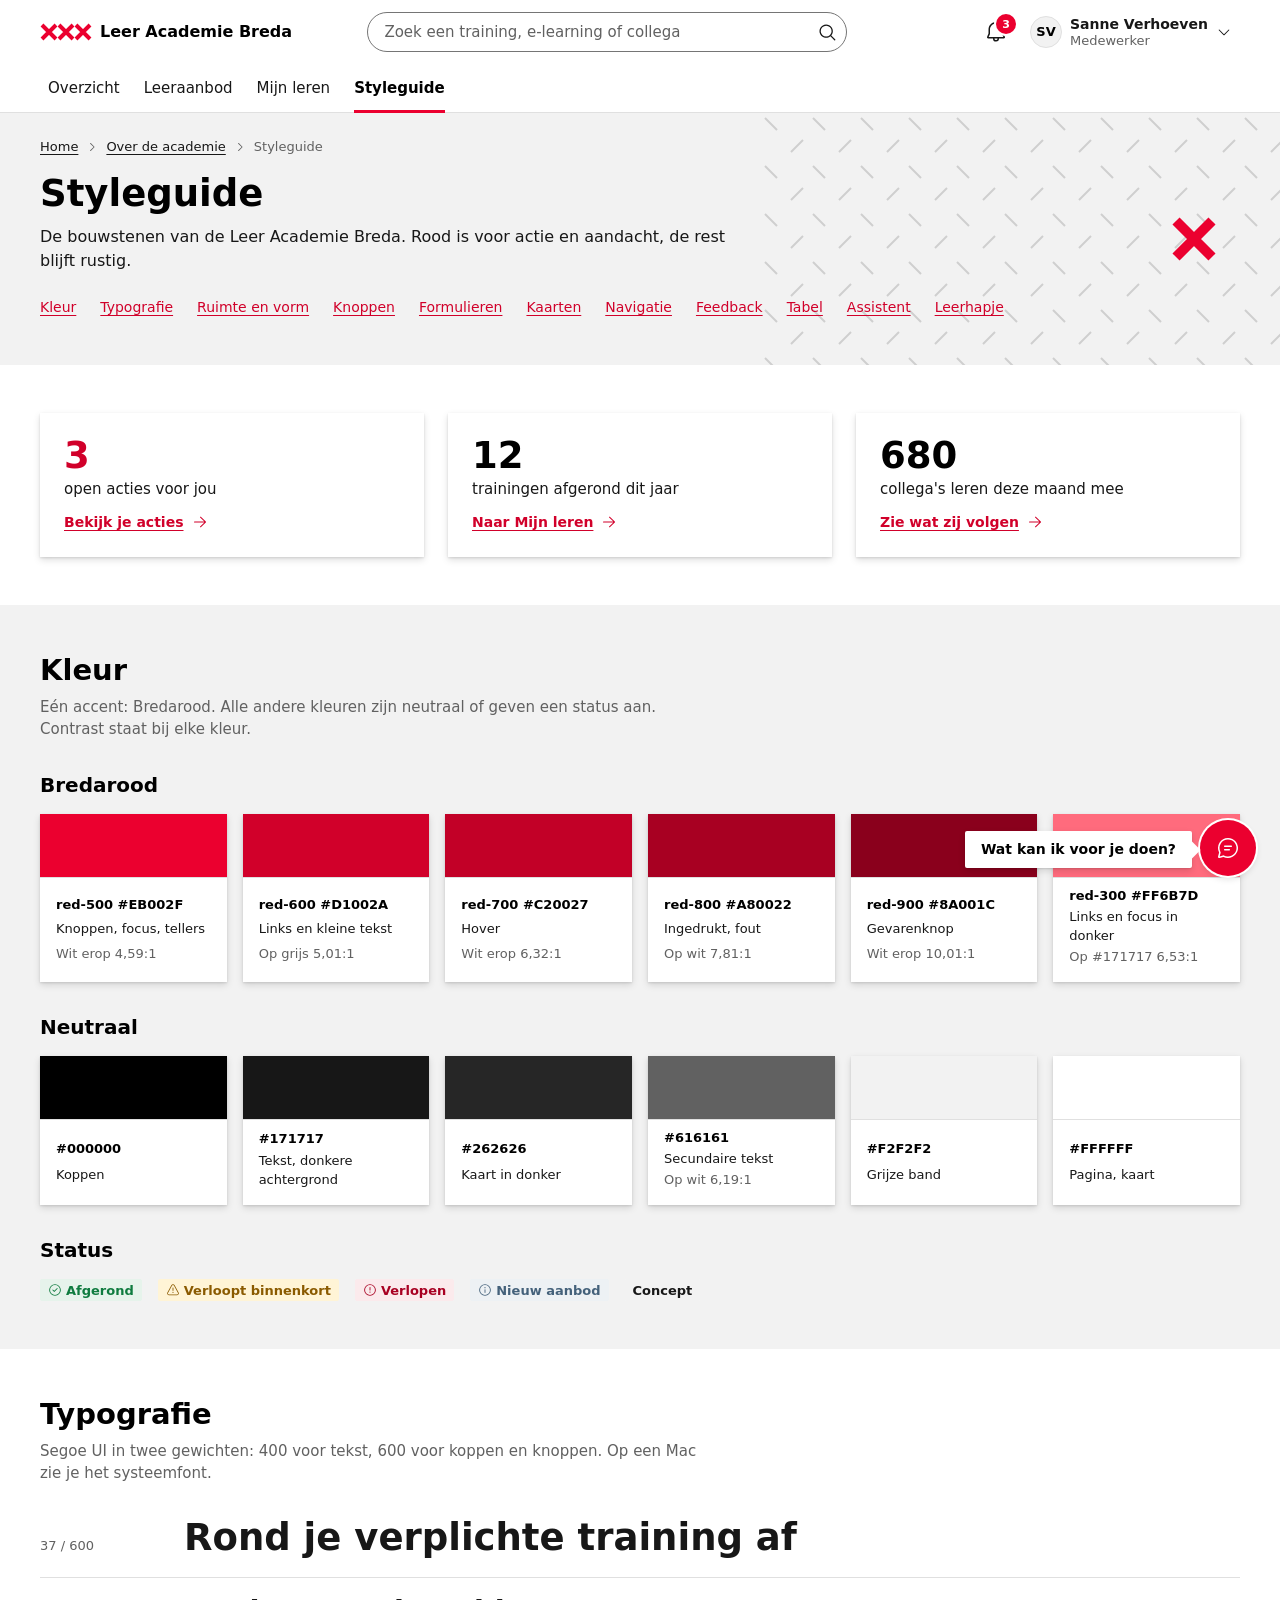
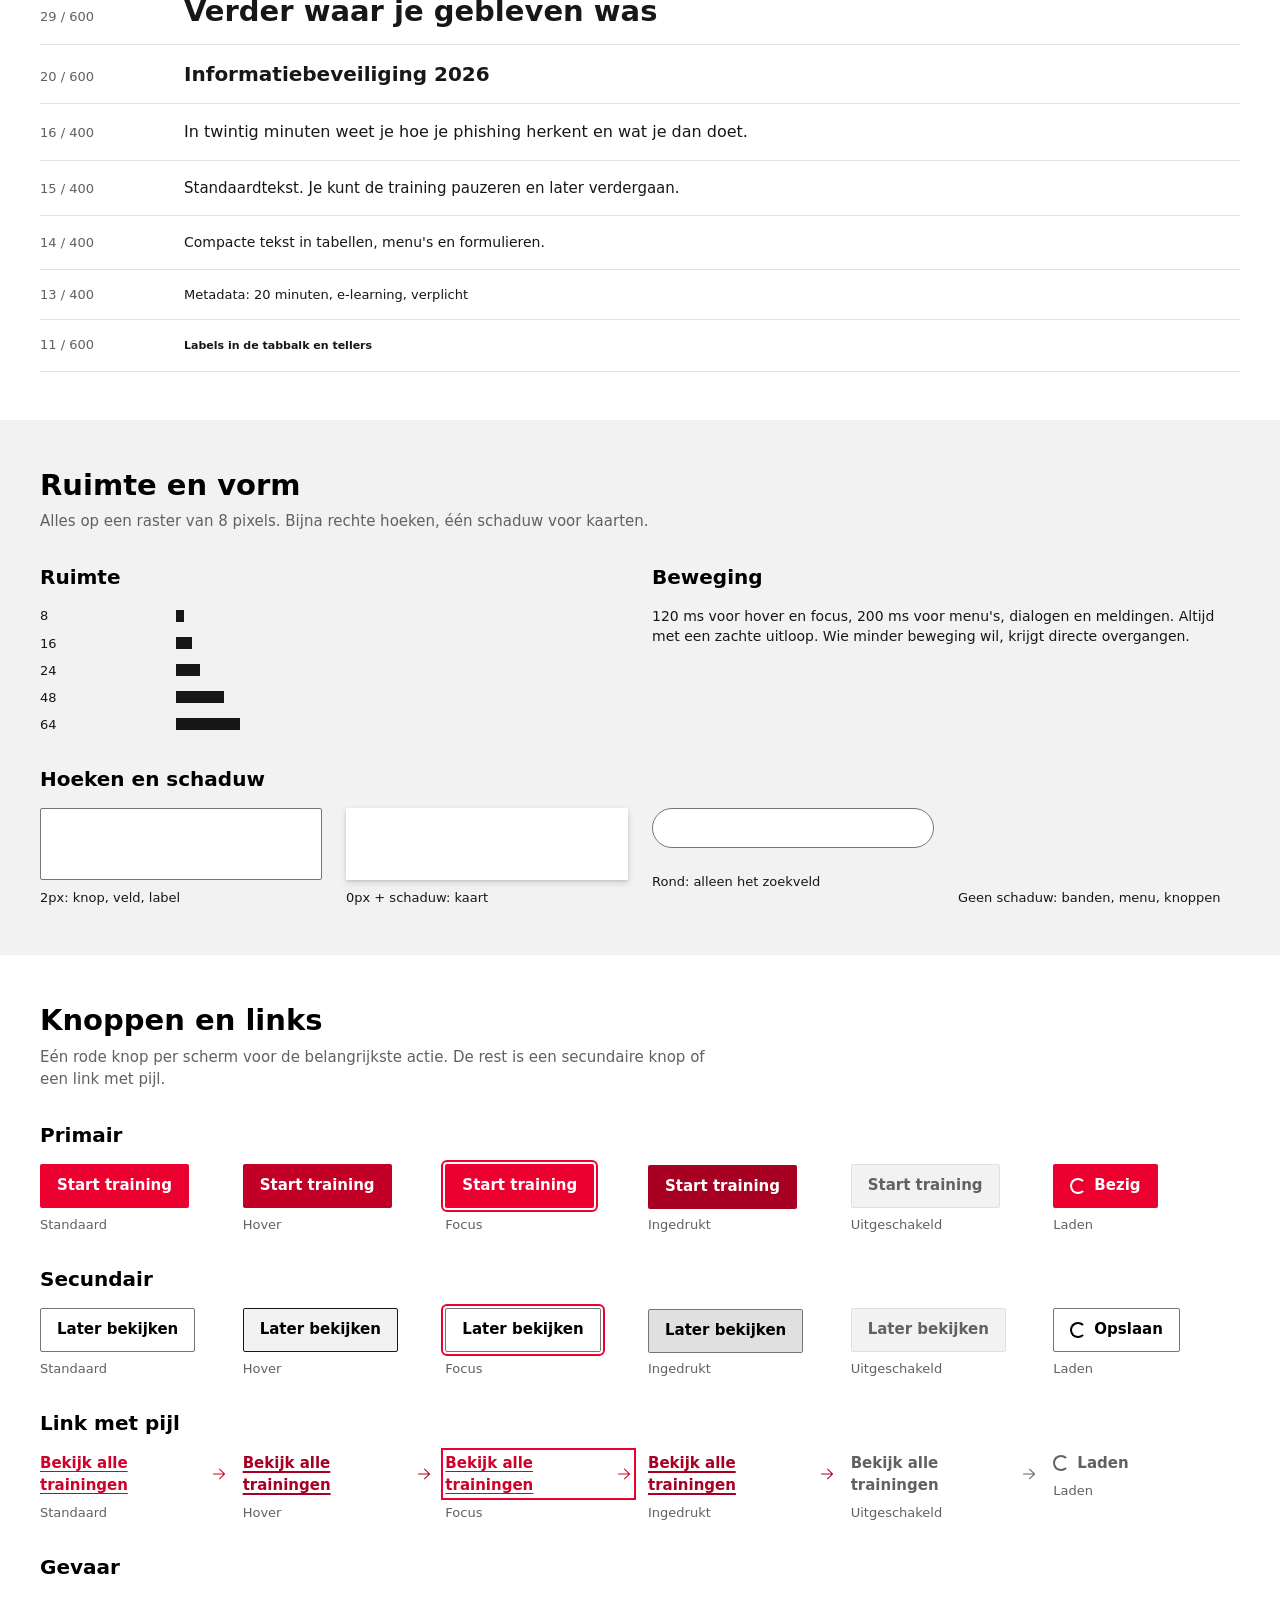
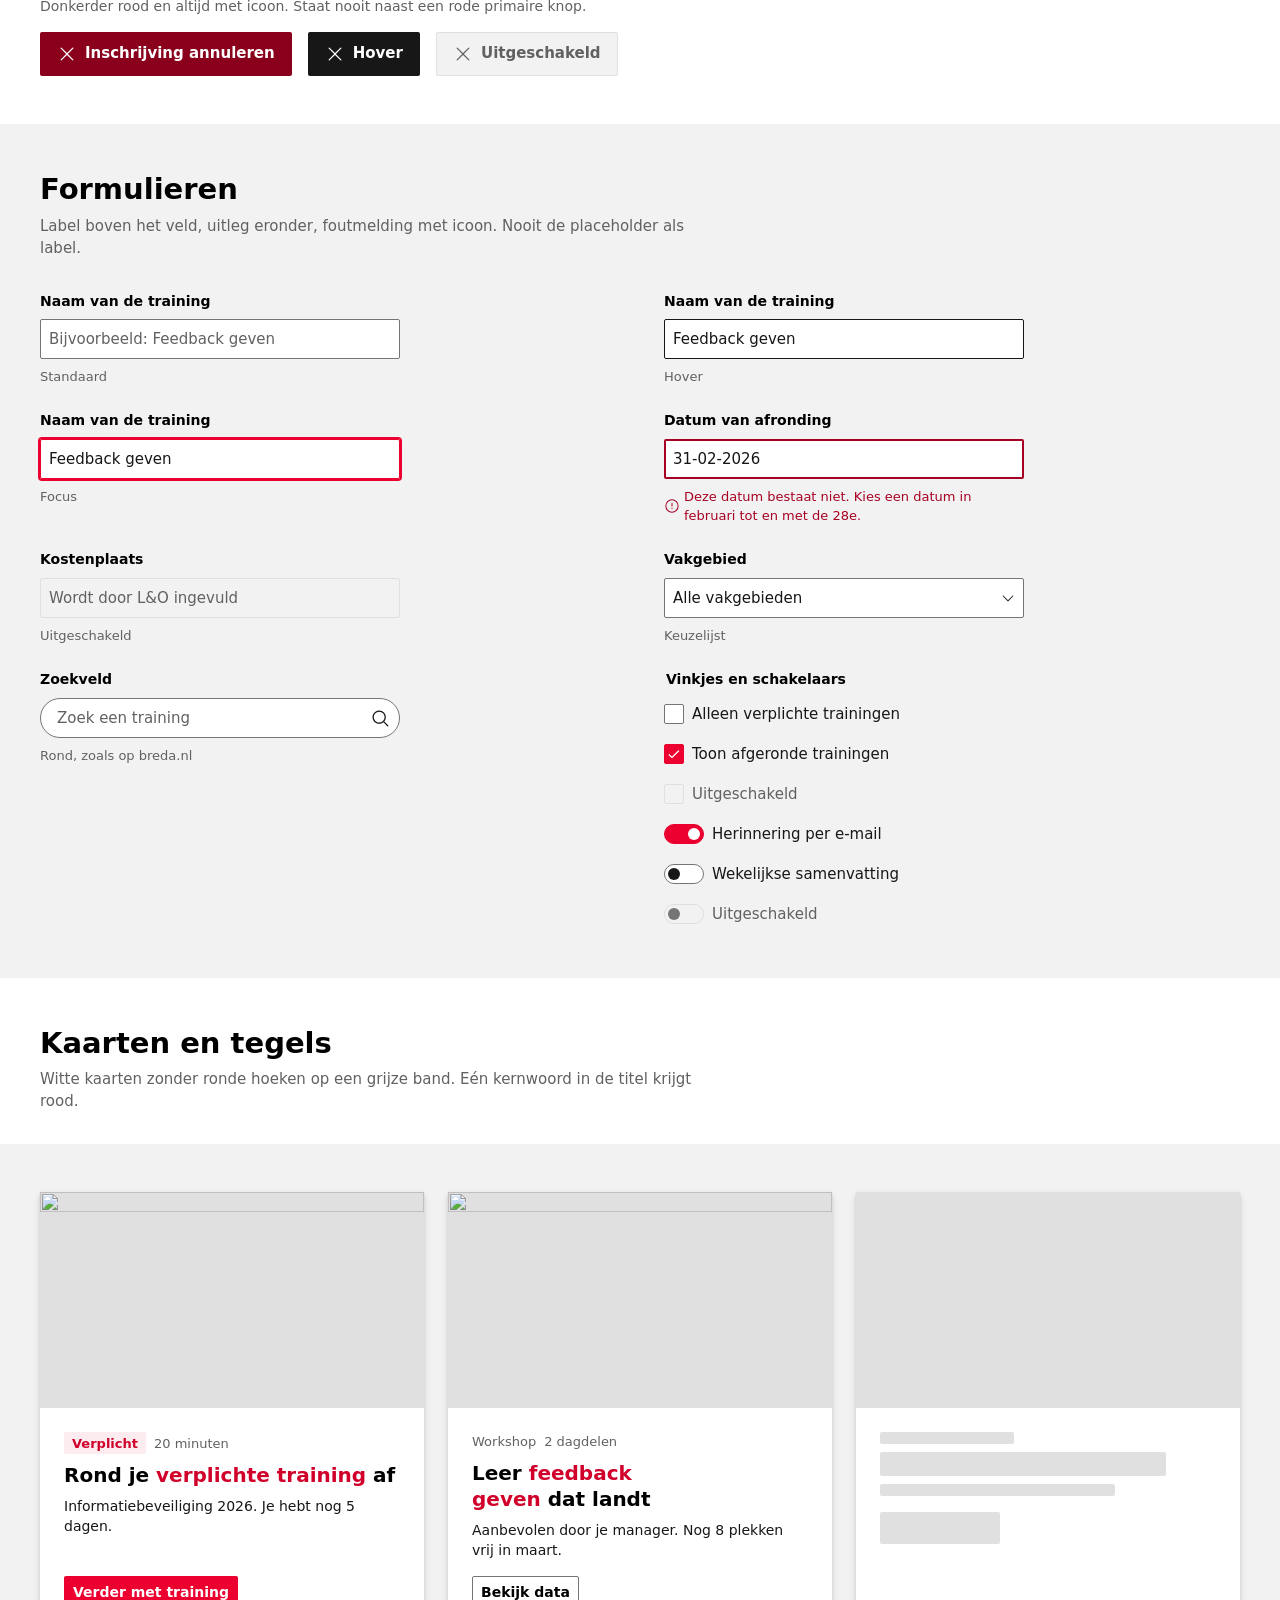
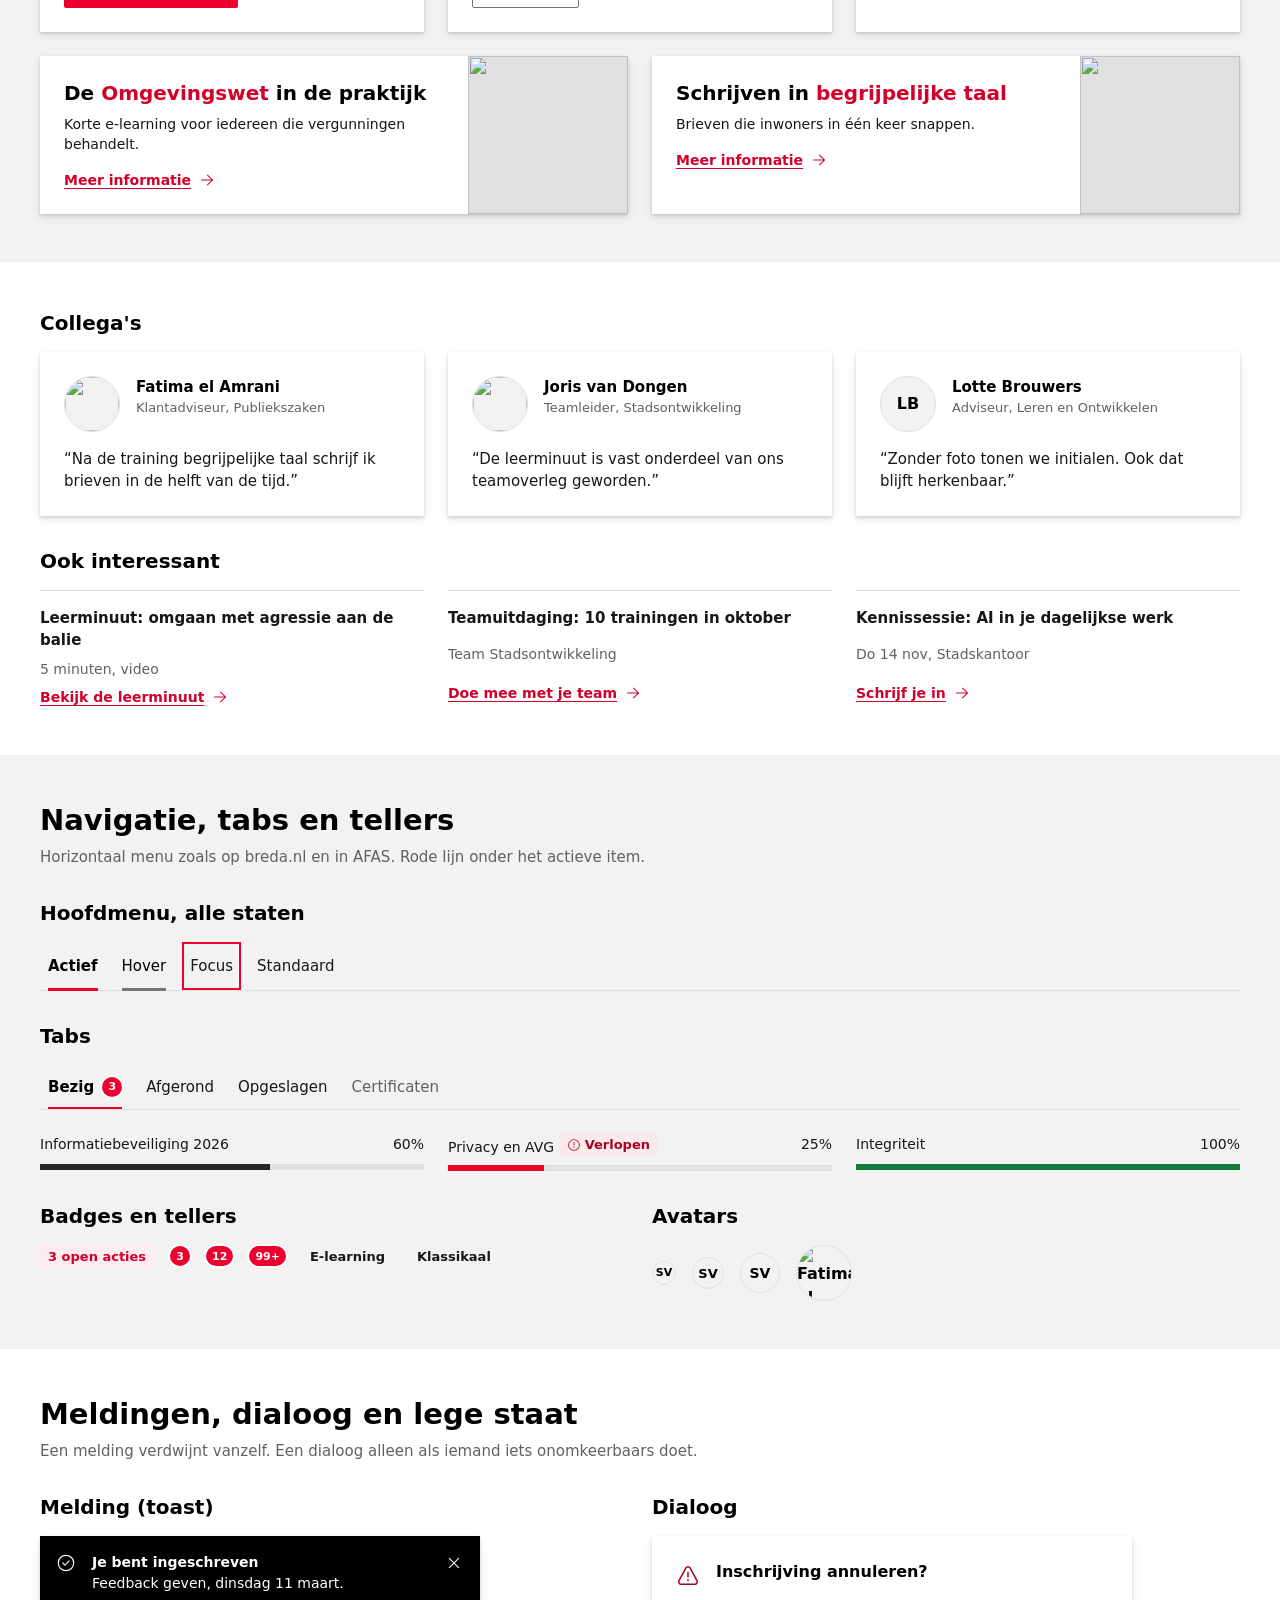
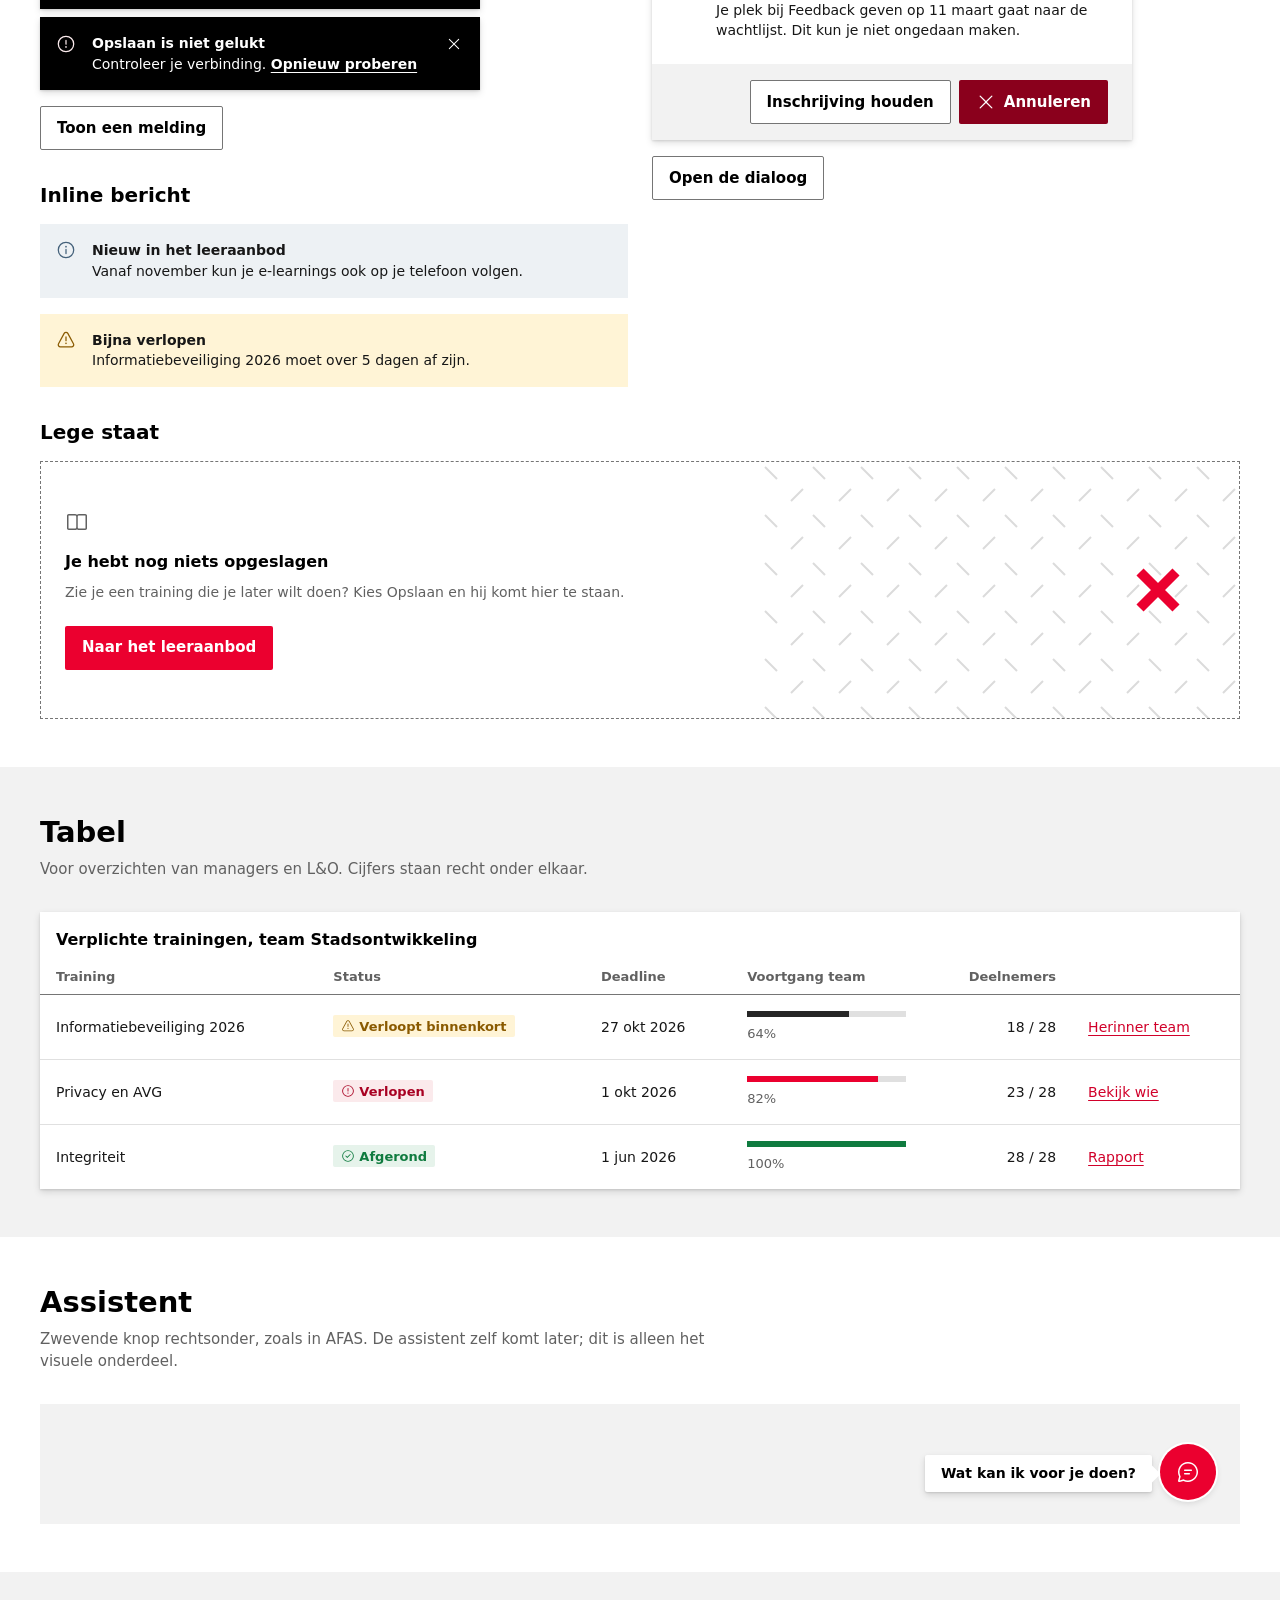
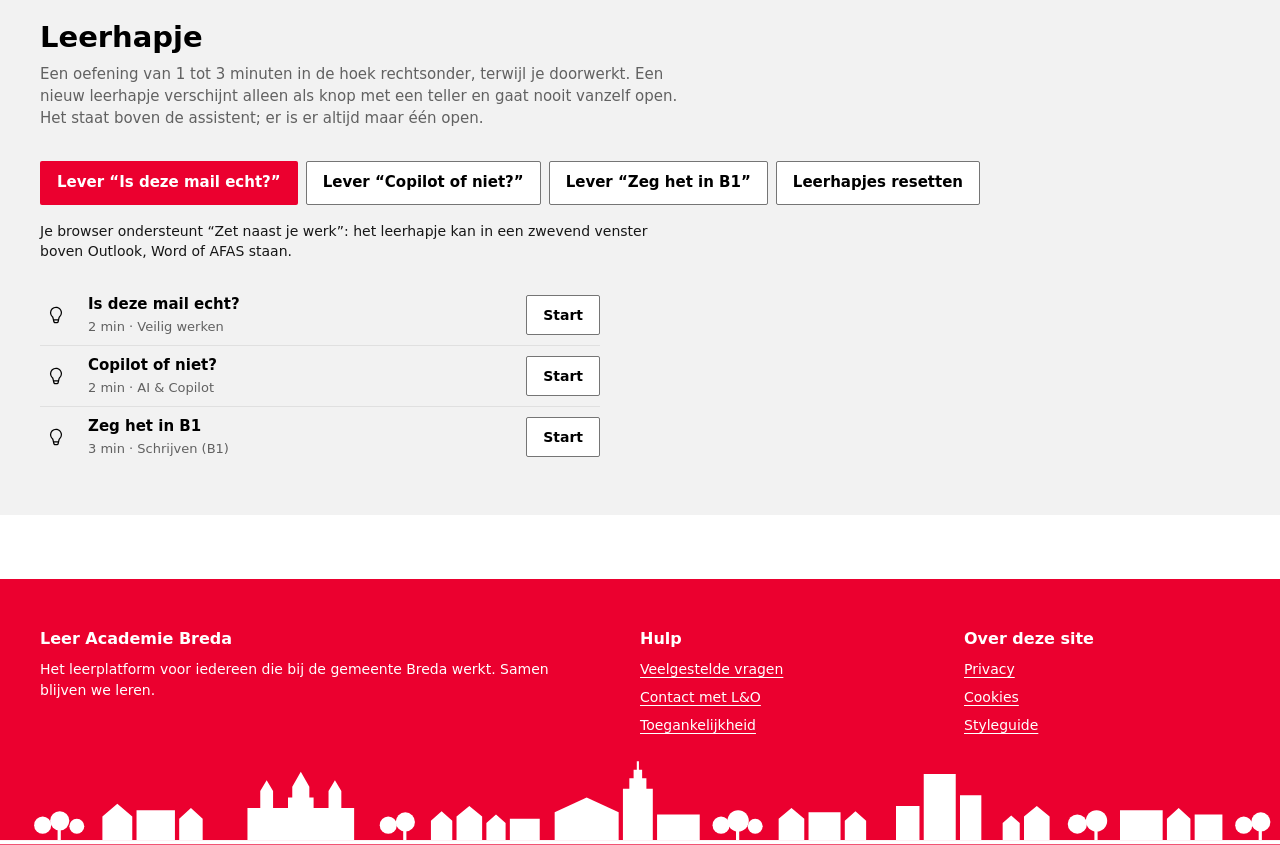
==== commit 232805a3: "Add Leerhapje mini-player Bite-sized simulations (1-3 min) in the bottom-right corner while you keep" ====
--- a/styleguide/index.html
+++ b/styleguide/index.html
@@ -8,6 +8,7 @@
 <meta name="color-scheme" content="light dark">
 <link rel="stylesheet" href="../tokens.css">
 <link rel="stylesheet" href="../components.css">
+<link rel="stylesheet" href="../leerhapje.css">
 <style>
   /* Styleguide-only helpers. Tokens only, no raw colours. */
   .sg-section > .container > h2 { margin-bottom: var(--space-8); }
@@ -183,6 +184,7 @@
         <li><a href="#feedback">Feedback</a></li>
         <li><a href="#tabel">Tabel</a></li>
         <li><a href="#assistent">Assistent</a></li>
+        <li><a href="#leerhapje">Leerhapje</a></li>
       </ul>
     </div>
   </section>
@@ -667,6 +669,22 @@
       </div>
     </div>
   </section>
+
+  <!-- LEERHAPJE -->
+  <section class="band band--grey sg-section" id="leerhapje" aria-labelledby="h-leerhapje">
+    <div class="container">
+      <h2 id="h-leerhapje">Leerhapje</h2>
+      <p class="sg-intro">Een oefening van 1 tot 3 minuten in de hoek rechtsonder, terwijl je doorwerkt. Een nieuw leerhapje verschijnt alleen als knop met een teller en gaat nooit vanzelf open. Het staat boven de assistent; er is er altijd maar één open.</p>
+      <div class="row" style="display:flex;flex-wrap:wrap;gap:var(--space-8);margin-top:var(--space-16)">
+        <button class="btn btn--primary" type="button" data-lh-demo="phishing-mail">Lever “Is deze mail echt?”</button>
+        <button class="btn btn--secondary" type="button" data-lh-demo="copilot-of-niet">Lever “Copilot of niet?”</button>
+        <button class="btn btn--secondary" type="button" data-lh-demo="zeg-het-in-b1">Lever “Zeg het in B1”</button>
+        <button class="btn btn--secondary" type="button" data-lh-reset>Leerhapjes resetten</button>
+      </div>
+      <p class="text-14" id="lh-demo-pip" style="margin-top:var(--space-16)"></p>
+      <div style="margin-top:var(--space-24);max-width:560px" id="lh-demo-list"></div>
+    </div>
+  </section>
 </main>
 
 <footer class="app-footer">
@@ -761,6 +779,22 @@
 </dialog>
 
 <script src="../shell.js"></script>
+<script src="../leerhapjes.js"></script>
+<script src="../leerhapje.js"></script>
+<script>
+  // Leerhapje demo: deliver a bite to the bubble (simulated trigger)
+  (function () {
+    const list = document.getElementById('lh-demo-list');
+    const paintList = () => { list.innerHTML = Leerhapje.listHTML(); };
+    window.LeerhapjeHost = { changed: paintList };
+    document.querySelectorAll('[data-lh-demo]').forEach((b) => b.addEventListener('click', () => Leerhapje.deliver(b.dataset.lhDemo, 'demo')));
+    document.querySelector('[data-lh-reset]').addEventListener('click', () => Leerhapje.reset());
+    document.getElementById('lh-demo-pip').textContent = Leerhapje.supportsPip
+      ? 'Je browser ondersteunt “Zet naast je werk”: het leerhapje kan in een zwevend venster boven Outlook, Word of AFAS staan.'
+      : 'Je browser ondersteunt geen zwevend venster. Het leerhapje blijft dan in de pagina.';
+    paintList();
+  })();
+</script>
 <script>
   // Styleguide demos: tabs, toast, dialog
   document.querySelectorAll('[data-tabs]').forEach((tabs) => {
--- a/tokens.css
+++ b/tokens.css
@@ -98,6 +98,8 @@
   --gutter: 24px;
   --topbar-h: 64px;
   --tabbar-h: 64px;
+  --panel-w: 360px;        /* leerhapje mini-player */
+  --panel-h: 480px;
 
   /* Radius */
   --radius-control: 2px;   /* buttons, inputs, tags */
@@ -117,6 +119,7 @@
   /* Layers */
   --z-sticky: 100;
   --z-bubble: 200;
+  --z-panel: 250;          /* floating mini-player, below menus */
   --z-menu: 300;
   --z-toast: 400;
 }
--- a/leerhapje.css
+++ b/leerhapje.css
@@ -0,0 +1,232 @@
+/* Leerhapje: bite-sized mini-player docked bottom-right.
+   Uses tokens.css only, so the app and the styleguide can both load it.
+   Buttons follow the button spec in DESIGN.md (same sizes as .btn). */
+
+.lh-bubble, .lh-panel, .lh-full { font-family: var(--font-sans); color: var(--color-text); }
+.lh-panel :focus-visible, .lh-bubble:focus-visible, .lh-full :focus-visible { outline: 2px solid var(--color-focus); outline-offset: 2px; }
+.lh-i { width: 20px; height: 20px; fill: currentColor; flex: none; }
+.lh-i--16 { width: 16px; height: 16px; }
+.lh-i--24 { width: 24px; height: 24px; }
+.lh-live { position: absolute; width: 1px; height: 1px; overflow: hidden; clip-path: inset(50%); white-space: nowrap; }
+
+/* Corner stack: the assistant (56px) sits at the bottom, the leerhapje above it. */
+:root { --lh-right: var(--space-24); --lh-base: var(--space-24); --lh-stack: calc(var(--lh-base) + 56px + var(--space-16)); }
+
+/* ---------- Bubble ---------- */
+.lh-bubble {
+  position: fixed; right: calc(var(--lh-right) + 4px); bottom: calc(var(--lh-stack) + env(safe-area-inset-bottom, 0px)); z-index: var(--z-bubble);
+  width: 48px; height: 48px; display: grid; place-items: center; padding: 0;
+  border: 1px solid var(--color-border-strong); border-radius: var(--radius-round);
+  background: var(--color-surface); color: var(--color-text-strong); cursor: pointer;
+  box-shadow: 0 0 0 2px var(--color-bg), var(--shadow-card);
+  transition: background-color var(--duration-fast) var(--ease-out), transform var(--duration-fast) var(--ease-out);
+}
+.lh-bubble:hover { background: var(--color-band); }
+.lh-bubble:active { transform: translateY(1px); }
+.lh-bubble[hidden] { display: none; }
+.lh-bubble .lh-count {
+  position: absolute; top: -4px; right: -4px; min-width: 20px; height: 20px; padding: 0 var(--space-4);
+  display: grid; place-items: center; border-radius: 10px; box-shadow: 0 0 0 2px var(--color-surface);
+  background: var(--color-count); color: var(--color-on-accent); font-size: var(--text-11); font-weight: var(--weight-semibold); line-height: 1;
+}
+.lh-bubble .lh-tip {
+  position: absolute; right: calc(100% + var(--space-8)); top: 50%; translate: 0 -50%; white-space: nowrap; pointer-events: none;
+  padding: var(--space-4) var(--space-8); background: var(--color-text-strong); color: var(--color-bg);
+  border-radius: var(--radius-control); font-size: var(--text-13); font-weight: var(--weight-semibold);
+  opacity: 0; transition: opacity var(--duration-fast) var(--ease-out);
+}
+.lh-bubble:hover .lh-tip, .lh-bubble:focus-visible .lh-tip { opacity: 1; }
+
+/* ---------- Compact panel ---------- */
+.lh-panel {
+  position: fixed; right: var(--lh-right); bottom: calc(var(--lh-stack) + env(safe-area-inset-bottom, 0px)); z-index: var(--z-panel);
+  width: var(--panel-w); max-width: calc(100vw - 2 * var(--space-16));
+  height: min(var(--panel-h), calc(100dvh - var(--topbar-h) - var(--lh-stack) - var(--space-16)));
+  display: flex; flex-direction: column; background: var(--color-surface); box-shadow: var(--shadow-overlay);
+  border-top: 3px solid var(--color-accent);
+  animation: lh-in var(--duration-fast) var(--ease-out);
+}
+.lh-panel[hidden] { display: none; }
+@keyframes lh-in { from { opacity: 0; translate: 0 8px; } }
+
+.lh-head { display: flex; align-items: flex-start; gap: var(--space-8); padding: var(--space-8) var(--space-8) 0 var(--space-16); }
+.lh-head .lh-titles { flex: 1; min-width: 0; padding-top: var(--space-8); }
+.lh-eyebrow { display: flex; align-items: center; gap: var(--space-4); font-size: var(--text-13); line-height: var(--leading-13); color: var(--color-text-muted); }
+.lh-title { margin: 0; font-size: var(--text-16); line-height: var(--leading-16); font-weight: var(--weight-semibold); color: var(--color-text-strong); }
+.lh-title:focus { outline: 0; }
+.lh-title:focus-visible { outline: 2px solid var(--color-focus); outline-offset: 2px; }
+.lh-tools { display: flex; flex: none; }
+.lh-icon-btn {
+  width: 40px; height: 40px; display: grid; place-items: center; padding: 0; border: 0; border-radius: var(--radius-control);
+  background: transparent; color: var(--color-text); cursor: pointer; transition: background-color var(--duration-fast) var(--ease-out);
+}
+.lh-icon-btn:hover { background: var(--color-band); }
+.lh-icon-btn:active { background: var(--color-border); }
+.lh-grab { display: none; }
+
+.lh-prog { display: flex; align-items: center; gap: var(--space-8); padding: var(--space-8) var(--space-16) var(--space-16); font-size: var(--text-13); color: var(--color-text-muted); }
+.lh-prog .lh-bar { flex: 1; height: 4px; background: var(--color-border); }
+.lh-prog .lh-bar i { display: block; height: 100%; background: var(--color-progress); transition: width var(--duration-base) var(--ease-out); }
+
+.lh-body { flex: 1; min-height: 0; overflow-y: auto; padding: 0 var(--space-16) var(--space-16); font-size: var(--text-14); line-height: var(--leading-14); }
+.lh-body > * + * { margin-top: var(--space-16); }
+.lh-prompt { margin: 0; font-size: var(--text-15); line-height: var(--leading-15); font-weight: var(--weight-semibold); color: var(--color-text-strong); }
+.lh-intro { margin: 0; color: var(--color-text-muted); }
+.lh-situation { margin: 0; padding: var(--space-16); background: var(--color-band); }
+
+.lh-foot {
+  display: flex; align-items: center; gap: var(--space-8); padding: var(--space-8) var(--space-16);
+  border-top: 1px solid var(--color-border); position: relative;
+}
+.lh-foot .lh-spacer { flex: 1; }
+
+/* Buttons (same spec as .btn in components.css) */
+.lh-btn {
+  display: inline-flex; align-items: center; justify-content: center; gap: var(--space-8);
+  min-height: 40px; padding: 0 var(--space-16); border: 1px solid var(--color-border-strong); border-radius: var(--radius-control);
+  background: var(--color-surface); color: var(--color-text-strong); font: inherit; font-size: var(--text-14); font-weight: var(--weight-semibold);
+  line-height: 1.2; white-space: nowrap; cursor: pointer; text-decoration: none;
+  transition: background-color var(--duration-fast) var(--ease-out), border-color var(--duration-fast) var(--ease-out), transform var(--duration-fast) var(--ease-out);
+}
+.lh-btn:hover { background: var(--color-band); border-color: var(--color-text); }
+.lh-btn:active:not(:disabled) { transform: translateY(1px); }
+.lh-btn--primary { background: var(--color-accent); border-color: transparent; color: var(--color-on-accent); }
+.lh-btn--primary:hover { background: var(--color-accent-hover); border-color: transparent; }
+.lh-btn--primary:active { background: var(--color-accent-pressed); }
+.lh-btn--ghost { border-color: transparent; background: transparent; padding: 0 var(--space-8); }
+.lh-btn--ghost:hover { border-color: transparent; }
+.lh-btn:disabled { background: var(--color-band); color: var(--color-text-muted); border-color: var(--color-border); cursor: not-allowed; }
+
+/* Later menu */
+.lh-menu {
+  position: absolute; left: var(--space-8); bottom: calc(100% + var(--space-4)); z-index: 1; min-width: 200px;
+  background: var(--color-surface); box-shadow: var(--shadow-overlay); padding: var(--space-4) 0;
+}
+.lh-menu[hidden] { display: none; }
+.lh-menu p { margin: 0; padding: var(--space-8) var(--space-16) var(--space-4); font-size: var(--text-13); color: var(--color-text-muted); }
+.lh-menu button {
+  display: flex; width: 100%; align-items: center; min-height: 40px; padding: 0 var(--space-16); border: 0;
+  background: none; color: var(--color-text); font: inherit; font-size: var(--text-14); text-align: left; cursor: pointer;
+}
+.lh-menu button:hover { background: var(--color-band); }
+
+/* ---------- Mock scenes ---------- */
+.lh-mail { border: 1px solid var(--color-border); background: var(--color-surface); }
+.lh-mail-head { padding: var(--space-8) var(--space-16); border-bottom: 1px solid var(--color-border); background: var(--color-surface-sunken); font-size: var(--text-13); }
+.lh-mail-head div { display: flex; gap: var(--space-8); min-width: 0; }
+.lh-mail-head dt, .lh-mail-head .lh-k { flex: none; width: 72px; color: var(--color-text-muted); }
+.lh-mail-head dd { margin: 0; min-width: 0; overflow-wrap: anywhere; }
+.lh-mail-subject { padding: var(--space-8) var(--space-16) 0; font-weight: var(--weight-semibold); color: var(--color-text-strong); }
+.lh-mail-body { padding: var(--space-8) var(--space-16) var(--space-16); }
+.lh-mail-body p { margin: 0 0 var(--space-8); }
+.lh-fake-link { display: inline-block; margin: var(--space-4) 0 var(--space-8); padding: var(--space-4) var(--space-16); background: var(--color-info); color: var(--color-bg); font-weight: var(--weight-semibold); border-radius: var(--radius-control); }
+
+.lh-teams { display: flex; gap: var(--space-8); align-items: flex-start; }
+.lh-teams .lh-av { flex: none; width: 32px; height: 32px; border-radius: var(--radius-round); display: grid; place-items: center; background: var(--color-band); color: var(--color-text-strong); font-size: var(--text-13); font-weight: var(--weight-semibold); }
+.lh-teams .lh-msg { padding: var(--space-8) var(--space-16); background: var(--color-surface-sunken); border: 1px solid var(--color-border); }
+.lh-teams b { display: block; font-size: var(--text-13); }
+
+.lh-letter { margin: 0; padding: var(--space-16); border: 1px solid var(--color-border); background: var(--color-surface-sunken); font-size: var(--text-15); line-height: var(--leading-15); color: var(--color-text-strong); }
+
+/* ---------- Hotspot ---------- */
+.lh-spots-count { font-size: var(--text-13); color: var(--color-text-muted); }
+.lh-spot {
+  display: block; width: 100%; margin: 0; padding: var(--space-4) var(--space-8); border: 1px dashed var(--color-border-strong); border-radius: var(--radius-control);
+  background: transparent; color: inherit; font: inherit; text-align: left; cursor: pointer; overflow-wrap: anywhere;
+  transition: background-color var(--duration-fast) var(--ease-out), border-color var(--duration-fast) var(--ease-out);
+}
+.lh-spot:hover { background: var(--color-band); border-color: var(--color-text); }
+.lh-spot.is-flag { border-style: solid; border-color: var(--color-success); background: var(--color-success-soft); }
+.lh-spot.is-miss { border-style: solid; border-color: var(--color-border-strong); background: var(--color-band); }
+.lh-spot .lh-mark { float: right; margin: 0 0 0 var(--space-8); color: var(--color-success); }
+.lh-mail .lh-spot + .lh-spot { margin-top: var(--space-4); }
+.lh-mail-head .lh-spot, .lh-mail-subject .lh-spot { padding-block: 2px; }
+.lh-text-spots { font-size: var(--text-15); line-height: 1.9; color: var(--color-text-strong); }
+.lh-text-spots .lh-spot { display: inline; width: auto; padding: 2px var(--space-4); box-decoration-break: clone; -webkit-box-decoration-break: clone; }
+
+/* ---------- Choice ---------- */
+.lh-opts { display: grid; gap: var(--space-8); margin: 0; padding: 0; list-style: none; }
+.lh-opt {
+  display: flex; gap: var(--space-8); align-items: flex-start; width: 100%; min-height: 44px; padding: var(--space-8) var(--space-16);
+  border: 1px solid var(--color-border-strong); border-radius: var(--radius-control); background: var(--color-surface);
+  color: var(--color-text); font: inherit; font-size: var(--text-14); line-height: var(--leading-14); text-align: left; cursor: pointer;
+  transition: background-color var(--duration-fast) var(--ease-out), border-color var(--duration-fast) var(--ease-out);
+}
+.lh-opt:hover:not([aria-disabled="true"]) { background: var(--color-band); border-color: var(--color-text); }
+.lh-opt[aria-disabled="true"] { cursor: default; }
+.lh-opt .lh-key { flex: none; width: 24px; height: 24px; display: grid; place-items: center; border: 1px solid var(--color-border-strong); border-radius: var(--radius-round); font-size: var(--text-13); font-weight: var(--weight-semibold); }
+.lh-opt.is-right { border-color: var(--color-success); background: var(--color-success-soft); }
+.lh-opt.is-wrong { border-color: var(--color-danger); background: var(--color-danger-soft); }
+.lh-opt.is-right .lh-key { border-color: var(--color-success); color: var(--color-success); }
+.lh-opt.is-wrong .lh-key { border-color: var(--color-danger); color: var(--color-danger); }
+.lh-opt.is-dim { color: var(--color-text-muted); }
+
+/* ---------- Feedback ---------- */
+.lh-fb { display: flex; gap: var(--space-8); padding: var(--space-8) var(--space-16); background: var(--color-band); color: var(--color-text); }
+.lh-fb.is-good { background: var(--color-success-soft); }
+.lh-fb.is-good .lh-i { color: var(--color-success); }
+.lh-fb.is-try { background: var(--color-danger-soft); }
+.lh-fb.is-try .lh-i { color: var(--color-danger); }
+.lh-fb p { margin: 0; }
+/* In the small panel the feedback stays in view at the bottom of the scroll area. */
+.lh-panel .lh-fb { position: sticky; bottom: calc(-1 * var(--space-16)); margin-bottom: calc(-1 * var(--space-16)); padding-bottom: var(--space-16); box-shadow: 0 -1px 0 var(--color-border); }
+
+/* ---------- Result ---------- */
+.lh-points { display: inline-flex; align-items: center; gap: var(--space-8); padding: var(--space-4) var(--space-8); background: var(--color-accent-soft); color: var(--color-text-strong); font-weight: var(--weight-semibold); border-radius: var(--radius-control); }
+.lh-points .lh-i { color: var(--color-accent); }
+.lh-result-h { margin: 0; font-size: var(--text-20); line-height: var(--leading-20); font-weight: var(--weight-semibold); color: var(--color-text-strong); }
+.lh-tipbox { display: flex; gap: var(--space-8); padding: var(--space-16); background: var(--color-band); }
+.lh-tipbox b { display: block; color: var(--color-text-strong); }
+.lh-tipbox p { margin: 0; }
+.lh-link { color: var(--color-link); font-weight: var(--weight-semibold); background: none; border: 0; padding: 0; font: inherit; font-weight: var(--weight-semibold); cursor: pointer; text-decoration: underline; text-underline-offset: 3px; display: inline-flex; gap: var(--space-4); align-items: center; }
+.lh-link:hover { color: var(--color-link-hover); }
+
+/* ---------- Floating window (Document Picture-in-Picture) ---------- */
+.lh-pip-body { margin: 0; overflow: hidden; background: var(--color-surface); }
+.lh-pip-body .lh-panel { position: static; width: 100%; max-width: none; height: 100vh; box-shadow: none; animation: none; }
+
+/* ---------- Expanded (inside the full player page) ---------- */
+.lh-full { display: grid; grid-template-columns: minmax(0, 1fr) 280px; gap: var(--space-24); align-items: start; }
+.lh-stage { background: var(--color-surface); box-shadow: var(--shadow-card); display: flex; flex-direction: column; }
+.lh-stage .lh-prog { padding-top: var(--space-16); }
+.lh-stage .lh-body { padding: 0 var(--space-24) var(--space-24); font-size: var(--text-15); line-height: var(--leading-15); max-width: 70ch; }
+.lh-stage .lh-foot { padding: var(--space-16) var(--space-24); }
+.lh-aside { background: var(--color-surface); box-shadow: var(--shadow-card); padding: var(--space-16); font-size: var(--text-14); }
+.lh-aside h2 { margin: 0 0 var(--space-8); font-size: var(--text-16); }
+.lh-aside dl { margin: 0; display: grid; grid-template-columns: auto 1fr; gap: var(--space-4) var(--space-16); }
+.lh-aside dt { color: var(--color-text-muted); }
+.lh-aside dd { margin: 0; }
+.lh-aside p { margin: var(--space-16) 0 0; color: var(--color-text-muted); }
+
+/* ---------- Home list ---------- */
+.lh-list { margin: 0; padding: 0; list-style: none; }
+.lh-list li { display: flex; align-items: center; gap: var(--space-16); padding: var(--space-8) 0; }
+.lh-list li + li { border-top: 1px solid var(--color-border); }
+.lh-list .lh-li-ico { flex: none; width: 32px; height: 32px; display: grid; place-items: center; background: var(--color-band); color: var(--color-text-strong); }
+.lh-list .lh-li-main { flex: 1; min-width: 0; }
+.lh-list b { display: block; color: var(--color-text-strong); }
+.lh-list .lh-meta { font-size: var(--text-13); color: var(--color-text-muted); }
+
+/* Toasts move left of the open panel so they never cover it. */
+.lh-panel-open .toasts, .lh-panel-open .toast-region { right: calc(var(--lh-right) + var(--panel-w) + var(--space-16)); }
+
+/* ---------- Mobile: bottom sheet ---------- */
+@media (max-width: 767px) {
+  :root { --lh-right: var(--space-16); --lh-base: calc(var(--tabbar-h) + var(--space-16)); }
+  .lh-panel {
+    left: 0; right: 0; bottom: calc(var(--tabbar-h) + env(safe-area-inset-bottom, 0px)); width: auto; max-width: none;
+    height: 60dvh; border-top: 1px solid var(--color-border); touch-action: pan-y;
+  }
+  .lh-grab { display: block; width: 100%; height: 20px; padding: 0; border: 0; background: transparent; cursor: grab; touch-action: none; }
+  .lh-grab::before { content: ""; display: block; width: 40px; height: 4px; margin: var(--space-8) auto 0; background: var(--color-border-strong); border-radius: 2px; }
+  .lh-head { padding-top: 0; touch-action: none; }
+  .lh-panel-open .toasts, .lh-panel-open .toast-region { right: var(--space-8); bottom: calc(var(--tabbar-h) + 60dvh + var(--space-8)); }
+  .lh-sheet-open .help-fab, .lh-sheet-open .help-hint, .lh-sheet-open .assistant { visibility: hidden; }
+  .lh-full { grid-template-columns: 1fr; }
+  .lh-stage .lh-body { padding: 0 var(--space-16) var(--space-16); }
+  .lh-stage .lh-foot { padding: var(--space-8) var(--space-16); flex-wrap: wrap; }
+}
+@media (prefers-reduced-motion: reduce) {
+  .lh-panel { animation: none; }
+  .lh-bubble, .lh-bubble .lh-tip, .lh-prog .lh-bar i { transition: none; }
+}
